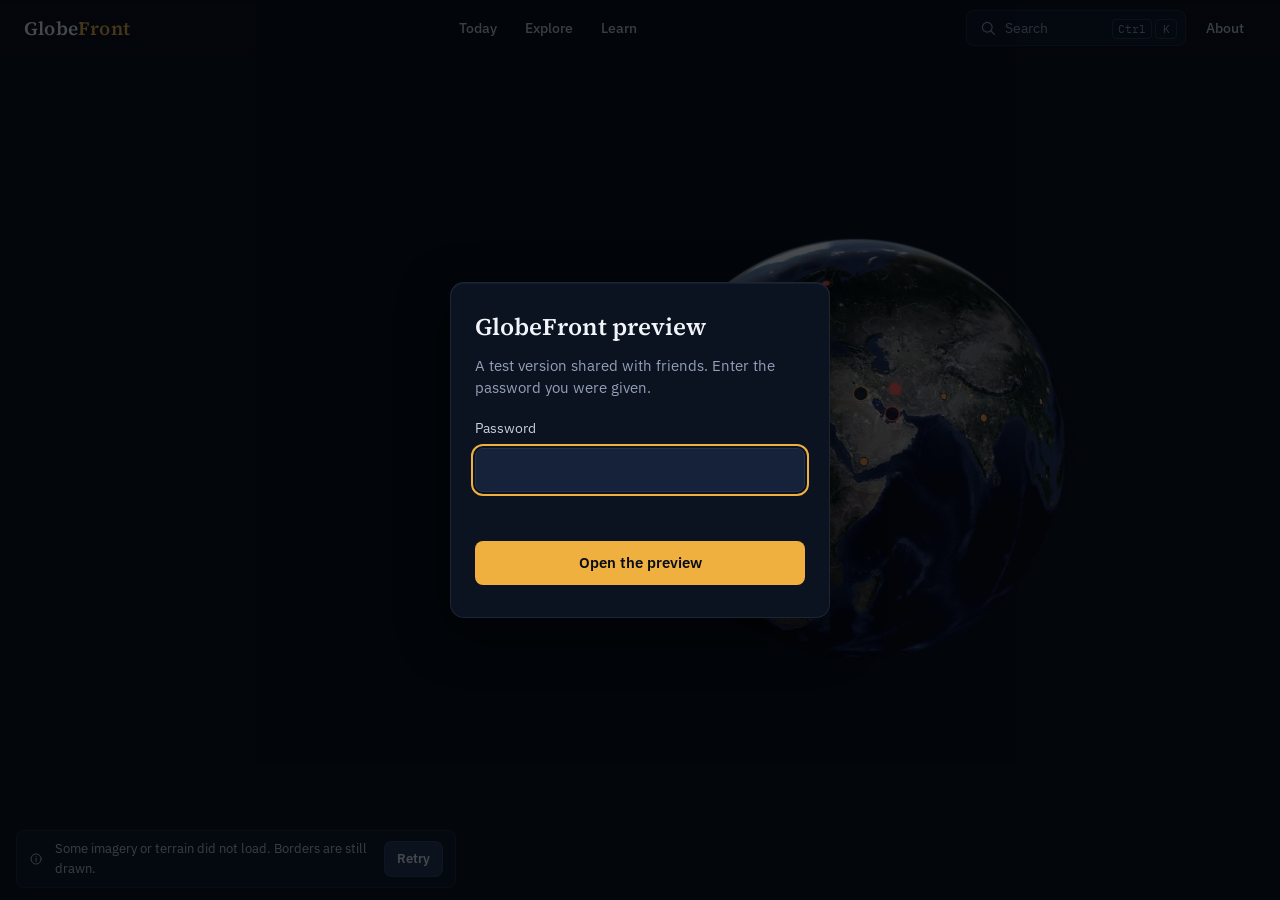
==== 404/index.html @ 2becabed "Preview: news last checked 2026-11-22T01:47:25Z Co-Authored-By: Claude Opus 5.5 <noreply@anthropic.c" ====
<!DOCTYPE html><html lang="en-GB" class="_3WBcSq_variable FQaqCq_variable nngANq_variable k3BbwW_variable"><head><meta charSet="utf-8"/><meta name="viewport" content="width=device-width, initial-scale=1, viewport-fit=cover"/><link rel="stylesheet" href="/_next/static/chunks/24v7jlpwjnarr.css" data-precedence="next"/><link rel="stylesheet" href="/_next/static/chunks/1fx_1ubcz0rv2.css" data-precedence="next"/><link rel="preload" as="script" fetchPriority="low" href="/_next/static/chunks/310vm2bl3xxpt.js"/><script src="/_next/static/chunks/1wnov70f88xjy.js" async=""></script><script src="/_next/static/chunks/39_j1bdzreq0m.js" async=""></script><script src="/_next/static/chunks/0c98xzjfks9hq.js" async=""></script><script src="/_next/static/chunks/turbopack-2u1d16houkiyo.js" async=""></script><script src="/_next/static/chunks/1z-rbwcpc-sqt.js" async=""></script><script src="/_next/static/chunks/3h3_yyv-plcud.js" async=""></script><script src="/_next/static/chunks/17l-xb2wygntu.js" async=""></script><meta name="robots" content="noindex"/><meta name="theme-color" content="#03060B"/><title>GlobeFront Atlas</title><meta name="description" content="The world, explained by its geography: an interactive globe and short sourced GeoBriefs."/><meta name="robots" content="noindex, nofollow"/><meta name="next-size-adjust" content=""/><title>404: This page could not be found.</title><script src="/_next/static/chunks/0cz1d0mv5g_q7.js" noModule=""></script></head><body><div hidden=""><!--$--><!--/$--></div><div class="aZfMhW_stage" data-status="poster" aria-label="Map" role="region"><div class="aZfMhW_poster" aria-hidden="true"></div><div class="aZfMhW_map" data-testid="map"></div></div><header class="f_wheG_topbar"><a class="f_wheG_wordmark" aria-label="GlobeFront, Atlas home" href="/">Globe<span>Front</span></a><nav aria-label="Modes" class="f_wheG_modes"><a class="f_wheG_mode" href="/">Today</a><a class="f_wheG_mode" href="/explore/">Explore</a><a class="f_wheG_mode" href="/learn/">Learn</a></nav><div class="f_wheG_right"><button type="button" class="f_wheG_searchTrigger" aria-keyshortcuts="Control+K" aria-label="Search countries and places"><svg width="18" height="18" viewBox="0 0 24 24" fill="none" stroke="currentColor" stroke-width="1.6" stroke-linecap="round" stroke-linejoin="round" aria-hidden="true"><circle cx="11" cy="11" r="6.5"></circle><path d="m16 16 4.5 4.5"></path></svg><span>Search</span><span><kbd class="SP2qqW_kbd">Ctrl</kbd> <kbd class="SP2qqW_kbd">K</kbd></span></button><a class="f_wheG_mode" href="/about/">About</a></div></header><div style="font-family:system-ui,&quot;Segoe UI&quot;,Roboto,Helvetica,Arial,sans-serif,&quot;Apple Color Emoji&quot;,&quot;Segoe UI Emoji&quot;;height:100vh;text-align:center;display:flex;flex-direction:column;align-items:center;justify-content:center"><div><style>body{color:#000;background:#fff;margin:0}.next-error-h1{border-right:1px solid rgba(0,0,0,.3)}@media (prefers-color-scheme:dark){body{color:#fff;background:#000}.next-error-h1{border-right:1px solid rgba(255,255,255,.3)}}</style><h1 class="next-error-h1" style="display:inline-block;margin:0 20px 0 0;padding:0 23px 0 0;font-size:24px;font-weight:500;vertical-align:top;line-height:49px">404</h1><div style="display:inline-block"><h2 style="font-size:14px;font-weight:400;line-height:49px;margin:0">This page could not be found.</h2></div></div></div><!--$--><!--/$--><div class="f_wheG_notices"></div><nav aria-label="Sections" class="f_wheG_tabbar"><a class="f_wheG_tab" href="/">Today</a><a class="f_wheG_tab" href="/explore/">Explore</a><a class="f_wheG_tab" href="/learn/">Learn</a></nav><dialog class="f_wheG_dialog" aria-label="Search the atlas"></dialog><div class="LiAcaa_gate" role="dialog" aria-modal="true" aria-labelledby="gf-gate-title"><form class="LiAcaa_card"><h1 id="gf-gate-title" class="LiAcaa_title">GlobeFront preview</h1><p class="LiAcaa_text">A test version shared with friends. Enter the password you were given.</p><label class="LiAcaa_label">Password<input class="LiAcaa_input" type="password" autoComplete="current-password" autofocus="" required="" name="password"/></label><p class="LiAcaa_error" aria-live="polite"></p><button type="submit" class="SP2qqW_button SP2qqW_primary">Open the preview</button></form></div><script id="_R_">(globalThis["TURBOPACK"] || (globalThis["TURBOPACK"] = [])).push({"otherChunks":["static/chunks/310vm2bl3xxpt.js","static/chunks/1wnov70f88xjy.js","static/chunks/39_j1bdzreq0m.js","static/chunks/0c98xzjfks9hq.js"],"runtimeModuleIds":[94553]});</script><script src="/_next/static/chunks/310vm2bl3xxpt.js" async=""></script><script>(self.__next_f=self.__next_f||[]).push([0])</script><script>self.__next_f.push([1,"1:\"$Sreact.fragment\"\n2:\"/_next/static/chunks/1z-rbwcpc-sqt.js\"\n3:\"/_next/static/chunks/3h3_yyv-plcud.js\"\n4:\"/_next/static/chunks/17l-xb2wygntu.js\"\n5:I[91823,[\"$2\",\"$3\",\"$4\"],\"MapStage\"]\n6:I[36172,[\"$2\",\"$3\",\"$4\"],\"TopBar\"]\n7:I[39756,[\"$2\",\"$3\",\"$4\"],\"default\"]\n8:I[37457,[\"$2\",\"$3\",\"$4\"],\"default\"]\n9:I[58935,[\"$2\",\"$3\",\"$4\"],\"StoryPanel\"]\na:I[61466,[\"$2\",\"$3\",\"$4\"],\"CountryCard\"]\nb:I[61466,[\"$2\",\"$3\",\"$4\"],\"PlaceCard\"]\nc:I[36172,[\"$2\",\"$3\",\"$4\"],\"MapControls\"]\nd:I[36172,[\"$2\",\"$3\",\"$4\"],\"StageNotices\"]\ne:I[36172,[\"$2\",\"$3\",\"$4\"],\"Attribution\"]\nf:I[36172,[\"$2\",\"$3\",\"$4\"],\"TabBar\"]\n10:I[36172,[\"$2\",\"$3\",\"$4\"],\"SearchDialog\"]\n11:I[67272,[\"$2\",\"$3\",\"$4\"],\"PreviewGate\"]\n15:I[97367,[\"$2\",\"$3\",\"$4\"],\"OutletBoundary\"]\n16:\"$Sreact.suspense\"\n18:\"ViewportBoundary\"\n19:I[97367,[\"$2\",\"$3\",\"$4\"],\"$18\"]\n1b:\"MetadataBoundary\"\n1c:I[97367,[\"$2\",\"$3\",\"$4\"],\"$1b\"]\n1e:I[68027,[\"$2\",\"$3\",\"$4\"],\"default\",1]\n:HL[\"/_next/static/chunks/24v7jlpwjnarr.css\",\"style\"]\n:HL[\"/_next/static/chunks/1fx_1ubcz0rv2.css\",\"style\"]\n13:X\n14:[[\"children\",{\"s\":\"__PAGE__\",\"h\":512,\"d\":{\"r\":[\"$\",\"$1\",\"c\",{\"children\":[[[\"$\",\"title\",null,{\"children\":\"404: This page could not be found.\"}],[\"$\",\"div\",null,{\"style\":\"$0:t:t:d:r:props:children:1:props:children:props:children:2:props:notFound:0:1:props:style\",\"children\":[\"$\",\"div\",null,{\"children\":[[\"$\",\"style\",null,{\"dangerouslySetInnerHTML\":{\"__html\":\"body{color:#000;background:#fff;margin:0}.next-error-h1{border-right:1px solid rgba(0,0,0,.3)}@media (prefers-color-scheme:dark){body{color:#fff;background:#000}.next-error-h1{border-right:1px solid rgba(255,255,255,.3)}}\"}}],[\"$\",\"h1\",null,{\"className\":\"next-error-h1\",\"style\":\"$0:t:t:d:r:props:children:1:props:children:props:children:2:props:notFound:0:1:props:children:props:children:1:props:style\",\"children\":404}],[\"$\",\"div\",null,{\"style\":\"$0:t:t:d:r:props:children:1:props:children:props:children:2:props:notFound:0:1:props:children:props:children:2:props:style\",\"children\":[\"$\",\"h2\",null,{\"style\":\"$0:t:t:d:r:props:children:1:props:children:props:children:2:props:notFound:0:1:props:children:props:children:2:props:children:props:style\",\"children\":\"This page could not be found.\"}]}]]}]}]],null,[\"$\",\"$L15\",null,{\"children\":[\"$\",\"$16\",null,{\"name\":\"Next.MetadataOutlet\",\"children\":\"$@17\"}]}]]}],\"p\":false,\"v\":null}}]]\n12:[[\"children\",{\"s\":\"/_not-found\",\"h\":512,\"d\":{\"r\":[\"$\",\"$1\",\"c\",{\"children\":[null,[\"$\",\"$L7\",null,{\"parallelRouterKey\":\"children\",\"error\":\"$undefined\",\"errorStyles\":\"$undefined\",\"errorScripts\":\"$undefined\",\"template\":[\"$\",\"$L8\",null,{}],\"templateStyles\":\"$undefined\",\"templateScripts\":\"$undefined\",\"notFound\":\"$undefined\",\"forbidden\":\"$undefined\",\"unauthorized\":\"$undefined\"}]]}],\"p\":false,\"v\":\"$13\"},\"c\":\"$Q14\"}]]\n0:{\"P\":null,\"c\":[\"\",\"_not-found\",\"\"],\"q\":\"\",\"i\":false,\"t\":{\"t\":{\"s\":\"\",\"h\":528,\"d\":{\"r\":[\"$\",\"$1\",\"c\",{\"children\":[[[\"$\",\"link\",\"0\",{\"rel\":\"stylesheet\",\"href\":\"/_next/static/chunks/24v7jlpwjnarr.css\",\"precedence\":\"next\",\"crossOrigin\":\"$undefined\",\"nonce\":\"$undefined\"}],[\"$\",\"link\",\"1\",{\"rel\":\"stylesheet\",\"href\":\"/_next/static/chunks/1fx_1ubcz0rv2.css\",\"precedence\":\"next\",\"crossOrigin\":\"$undefined\",\"nonce\":\"$undefined\"}],[\"$\",\"script\",\"script-0\",{\"src\":\"/_next/static/chunks/1z-rbwcpc-sqt.js\",\"async\":true,\"nonce\":\"$undefined\"}],[\"$\",\"script\",\"script-1\",{\"src\":\"/_next/static/chunks/3h3_yyv-plcud.js\",\"async\":true,\"nonce\":\"$undefined\"}],[\"$\",\"script\",\"script-2\",{\"src\":\"/_next/static/chunks/17l-xb2wygntu.js\",\"async\":true,\"nonce\":\"$undefined\"}]],[\"$\",\"html\",null,{\"lang\":\"en-GB\",\"className\":\"_3WBcSq_variable FQaqCq_variable nngANq_variable k3BbwW_variable\",\"children\":[\"$\",\"body\",null,{\"children\":[[\"$\",\"$L5\",null,{}],[\"$\",\"$L6\",null,{}],[\"$\",\"$L7\",null,{\"parallelRouterKey\":\"children\",\"error\":\"$undefined\",\"errorStyles\":\"$undefined\",\"errorScripts\":\"$undefined\",\"template\":[\"$\",\"$L8\",null,{}],\"templateStyles\":\"$undefined\",\"templateScripts\":\"$undefined\",\"notFound\":[[[\"$\",\"title\",null,{\"children\":\"404: This page could not be found.\"}],[\"$\",\"div\",null,{\"style\":{\"fontFamily\":\"system-ui,\\\"Segoe UI\\\",Roboto,Helvetica,Arial,sans-serif,\\\"Apple Color Emoji\\\",\\\"Segoe UI Emoji\\\"\",\"height\":\"100vh\",\"textAlign\":\"center\",\"display\":\"flex\",\"flexDirection\":\"column\",\"alignItems\":\"center\",\"justifyContent\":\"center\"},\"children\":[\"$\",\"div\",null,{\"children\":[[\"$\",\"style\",null,{\"dangerouslySetInnerHTML\":{\"__html\":\"body{color:#000;background:#fff;margin:0}.next-error-h1{border-right:1px solid rgba(0,0,0,.3)}@media (prefers-color-scheme:dark){body{color:#fff;background:#000}.next-error-h1{border-right:1px solid rgba(255,255,255,.3)}}\"}}],[\"$\",\"h1\",null,{\"className\":\"next-error-h1\",\"style\":{\"display\":\"inline-block\",\"margin\":\"0 20px 0 0\",\"padding\":\"0 23px 0 0\",\"fontSize\":24,\"fontWeight\":500,\"verticalAlign\":\"top\",\"lineHeight\":\"49px\"},\"children\":404}],[\"$\",\"div\",null,{\"style\":{\"display\":\"inline-block\"},\"children\":[\"$\",\"h2\",null,{\"style\":{\"fontSize\":14,\"fontWeight\":400,\"lineHeight\":\"49px\",\"margin\":0},\"children\":\"This page could not be found.\"}]}]]}]}]],[]],\"forbidden\":\"$undefined\",\"unauthorized\":\"$undefined\"}],[\"$\",\"$L9\",null,{}],[\"$\",\"$La\",null,{}],[\"$\",\"$Lb\",null,{}],[\"$\",\"$Lc\",null,{}],[\"$\",\"$Ld\",null,{}],[\"$\",\"$Le\",null,{}],[\"$\",\"$Lf\",null,{}],[\"$\",\"$L10\",null,{}],[\"$\",\"$L11\",null,{}]]}]}]]}],\"p\":false,\"v\":null},\"c\":\"$Q12\"},\"h\":{\"r\":[\"$\",\"$1\",\"h\",{\"children\":[[\"$\",\"meta\",null,{\"name\":\"robots\",\"content\":\"noindex\"}],[\"$\",\"$L19\",null,{\"children\":\"$L1a\"}],[\"$\",\"$L1c\",null,{\"children\":[[\"$\",\"div\",null,{\"hidden\":true,\"children\":[\"$\",\"$16\",null,{\"name\":\"Next.Metadata\",\"children\":\"$L1d\"}]}],null]}],[\"$\",\"meta\",null,{\"name\":\"next-size-adjust\",\"content\":\"\"}]]}],\"p\":false,\"v\":null}},\"m\":\"$undefined\",\"G\":[\"$1e\",[[\"$\",\"link\",\"0\",{\"rel\":\"stylesheet\",\"href\":\"/_next/static/chunks/24v7jlpwjnarr.css\",\"precedence\":\"next\",\"crossOrigin\":\"$undefined\",\"nonce\":\"$undefined\"}],[\"$\",\"link\",\"1\",{\"rel\":\"stylesheet\",\"href\":\"/_next/static/chunks/1fx_1ubcz0rv2.css\",\"precedence\":\"next\",\"crossOrigin\":\"$undefined\",\"nonce\":\"$undefined\"}]]],\"S\":true,\"r\":\"$undefined\",\"s\":\"$undefined\",\"a\":\"$undefined\",\"l\":\"$undefined\",\"p\":\"$undefined\",\"d\":\"$undefined\",\"b\":\"Ogt8IG1M9luVS8AxTxv_J\"}\n13:C\n1a:[[\"$\",\"meta\",\"0\",{\"charSet\":\"utf-8\"}],[\"$\",\"meta\",\"1\",{\"name\":\"viewport\",\"content\":\"width=device-width, initial-scale=1, viewport-fit=cover\"}],[\"$\",\"meta\",\"2\",{\"name\":\"theme-color\",\"content\":\"#03060B\"}]]\n17:null\n1d:[[\"$\",\"title\",\"0\",{\"children\":\"GlobeFront Atlas\"}],[\"$\",\"meta\",\"1\",{\"name\":\"description\",\"content\":\"The world, explained by its geography: an interactive globe and short sourced GeoBriefs.\"}],[\"$\",\"meta\",\"2\",{\"name\":\"robots\",\"content\":\"noindex, nofollow\"}]]\n"])</script></body></html>
---- _next/static/chunks/24v7jlpwjnarr.css ----
@font-face{font-family:sans;src:url(../media/ibm_plex_sans_latin_400_normal-s.p.1xf5nwxyfigak.woff2)format("woff2");font-display:swap;font-weight:400;font-style:normal}@font-face{font-family:sans;src:url(../media/ibm_plex_sans_latin_500_normal-s.p.2i4a1iuj6lbvw.woff2)format("woff2");font-display:swap;font-weight:500;font-style:normal}@font-face{font-family:sans;src:url(../media/ibm_plex_sans_latin_600_normal-s.p.2ovda_azncp9b.woff2)format("woff2");font-display:swap;font-weight:600;font-style:normal}@font-face{font-family:sans Fallback;src:local(Arial);ascent-override:101.35%;descent-override:27.19%;line-gap-override:0.0%;size-adjust:101.13%}._3WBcSq_className{font-family:sans,sans Fallback,system-ui,Segoe UI,Arial,sans-serif}._3WBcSq_variable{--font-sans:"sans", "sans Fallback", system-ui, Segoe UI, Arial, sans-serif}
@font-face{font-family:"serif";src:url(../media/source_serif_4_latin_600_normal-s.p.1hueffaspwr_u.woff2)format("woff2");font-display:swap;font-weight:600;font-style:normal}@font-face{font-family:serif Fallback;src:local(Arial);ascent-override:94.22%;descent-override:30.47%;line-gap-override:0.0%;size-adjust:109.96%}.FQaqCq_className{font-family:"serif",serif Fallback,Georgia,Times New Roman,serif}.FQaqCq_variable{--font-serif:"serif", "serif Fallback", Georgia, Times New Roman, serif}
@font-face{font-family:mono;src:url(../media/ibm_plex_mono_latin_400_normal-s.3xdfs0-p_zi4c.woff2)format("woff2");font-display:swap;font-weight:400;font-style:normal}@font-face{font-family:mono Fallback;src:local(Arial);ascent-override:77.95%;descent-override:20.91%;line-gap-override:0.0%;size-adjust:131.49%}.nngANq_className{font-family:mono,mono Fallback,ui-monospace,Consolas,monospace}.nngANq_variable{--font-mono:"mono", "mono Fallback", ui-monospace, Consolas, monospace}
@font-face{font-family:condensed;src:url(../media/ibm_plex_sans_condensed_latin_600_normal-s.0q6wu5s28wu94.woff2)format("woff2");font-display:swap;font-weight:600;font-style:normal}@font-face{font-family:condensed Fallback;src:local(Arial);ascent-override:107.71%;descent-override:28.9%;line-gap-override:0.0%;size-adjust:95.16%}.k3BbwW_className{font-family:condensed,condensed Fallback,Arial Narrow,sans-serif}.k3BbwW_variable{--font-condensed:"condensed", "condensed Fallback", Arial Narrow, sans-serif}
.aZfMhW_stage{background:var(--gf-space);--globe-d:calc(min(100vw - 432px, 100dvh) * .74);--globe-dx:216px;--globe-dy:0px;position:fixed;inset:0;overflow:hidden}@media (max-width:1023px){.aZfMhW_stage{--globe-d:calc(min(100vw, 100dvh) * .66);--globe-dx:0px;--globe-dy:-16dvh}}@media (max-width:599px){.aZfMhW_stage{--globe-d:calc(min(100vw, 100dvh - 120px) * .86);--globe-dx:0px;--globe-dy:-15dvh}}.aZfMhW_poster{background-image:url(/poster/globe.jpg);background-position:50%;background-repeat:no-repeat;background-size:calc(var(--globe-d) * 1.25);transform:translate(var(--globe-dx), var(--globe-dy));transition:opacity var(--gf-dur-4) var(--gf-ease-out);pointer-events:none;z-index:1;position:absolute;inset:0}.aZfMhW_stage .aZfMhW_map{opacity:0;transition:opacity var(--gf-dur-4) var(--gf-ease-out);position:absolute;inset:0}.aZfMhW_stage[data-status=ready] .aZfMhW_map,.aZfMhW_stage[data-status=error] .aZfMhW_map{opacity:1}.aZfMhW_stage[data-status=ready] .aZfMhW_poster{opacity:0}.aZfMhW_map[data-fade=out]{transition-duration:.1s;opacity:0!important}.aZfMhW_map[data-fade=in]{transition-duration:.1s}.aZfMhW_map .maplibregl-canvas:focus-visible{outline:2px solid var(--gf-amber-300);outline-offset:-4px}.aZfMhW_placeMarker{cursor:pointer;width:44px;height:44px;color:var(--gf-amber-300);background:0 0;border:0;padding:0}.aZfMhW_placeMarker[data-has-news=true]{pointer-events:none}.aZfMhW_placeMarker[data-has-news=true] .aZfMhW_ring{display:none}.aZfMhW_placeMarker[data-has-news=true] .aZfMhW_placeBox{pointer-events:auto;cursor:pointer}.aZfMhW_placeMarker:focus-visible{outline:2px solid var(--gf-amber-300);outline-offset:2px;border-radius:var(--gf-radius-pill)}.aZfMhW_ring{border:1.5px solid var(--gf-amber-300);width:12px;height:12px;transition:opacity var(--gf-dur-2) var(--gf-ease-out);border-radius:50%;margin:-6px 0 0 -6px;position:absolute;top:50%;left:50%;box-shadow:0 0 0 3px #070c158c}.aZfMhW_placeBox{color:var(--gf-amber-300);font:600 11px/16px var(--font-sans);letter-spacing:.14em;text-transform:uppercase;white-space:nowrap;opacity:0;transition:opacity var(--gf-dur-2) var(--gf-ease-out);background:#070c15c7;border:1px solid #f7d08a8c;padding:5px 9px 4px;position:absolute;bottom:calc(50% + 34px);left:50%;transform:translate(-50%)}.aZfMhW_leader{opacity:0;width:1px;height:34px;transition:opacity var(--gf-dur-2) var(--gf-ease-out);background:#f7d08a99;position:absolute;bottom:50%;left:50%}.aZfMhW_placeMarker[data-scale=near] .aZfMhW_placeBox,.aZfMhW_placeMarker[data-scale=near] .aZfMhW_leader{opacity:1}.aZfMhW_placeMarker[data-scale=near] .aZfMhW_ring{background:var(--gf-amber-300);width:6px;height:6px;margin:-3px 0 0 -3px}@media (prefers-reduced-motion:reduce){.aZfMhW_poster,.aZfMhW_map,.aZfMhW_ring,.aZfMhW_placeBox,.aZfMhW_leader{transition-duration:1ms}}
.SP2qqW_button{justify-content:center;align-items:center;gap:var(--gf-2);min-height:var(--gf-target);padding:0 var(--gf-4);border-radius:var(--gf-radius-m);font:600 15px/20px var(--font-sans);cursor:pointer;transition:background-color var(--gf-dur-1) var(--gf-ease-out), border-color var(--gf-dur-1) var(--gf-ease-out);border:1px solid #0000;text-decoration:none;display:inline-flex}.SP2qqW_button:disabled{cursor:not-allowed;opacity:.45}.SP2qqW_primary{background:var(--gf-amber-500);color:var(--gf-ink-950)}.SP2qqW_primary:hover{background:var(--gf-amber-300)}.SP2qqW_secondary{background:var(--gf-ink-700);color:var(--gf-text-hi);border-color:var(--gf-hairline)}.SP2qqW_secondary:hover{background:var(--gf-ink-800);border-color:var(--gf-text-lo)}.SP2qqW_ghost{color:var(--gf-text-hi);background:0 0}.SP2qqW_ghost:hover{background:var(--gf-ink-800)}.SP2qqW_small{min-height:36px;padding:0 var(--gf-3);font-size:13px}@media (pointer:coarse){.SP2qqW_small{min-height:var(--gf-target)}}.SP2qqW_iconButton{width:var(--gf-target);height:var(--gf-target);border-radius:var(--gf-radius-m);border:1px solid var(--gf-hairline);background:var(--gf-panel);color:var(--gf-text);cursor:pointer;-webkit-backdrop-filter:blur(var(--gf-blur));backdrop-filter:blur(var(--gf-blur));place-items:center;padding:0;display:inline-grid}.SP2qqW_iconButton:hover{color:var(--gf-text-hi);background:var(--gf-ink-800)}.SP2qqW_iconButton[aria-pressed=true]{color:var(--gf-amber-300);border-color:#f7d08a73}.SP2qqW_chip{height:24px;padding:0 var(--gf-2);border-radius:var(--gf-radius-pill);font:600 11px/16px var(--font-sans);letter-spacing:.08em;text-transform:uppercase;color:var(--gf-text-lo);white-space:nowrap;border:1px solid;align-items:center;gap:6px;display:inline-flex}.SP2qqW_chip svg{flex:none}.SP2qqW_chip[data-tone=reported]{color:var(--gf-st-reported)}.SP2qqW_chip[data-tone=corroborated]{color:var(--gf-st-corroborated)}.SP2qqW_chip[data-tone=reviewed]{color:var(--gf-st-reviewed)}.SP2qqW_chip[data-tone=developing]{color:var(--gf-st-developing)}.SP2qqW_chip[data-tone=disputed]{color:var(--gf-st-disputed)}.SP2qqW_chip[data-tone=featured]{color:var(--gf-amber-300)}.SP2qqW_chip[data-tone=water]{color:var(--gf-cyan-300)}.SP2qqW_panel{background:var(--gf-panel);border:var(--gf-border);border-radius:var(--gf-radius-l);box-shadow:var(--gf-elev-2);-webkit-backdrop-filter:blur(var(--gf-blur));backdrop-filter:blur(var(--gf-blur));color:var(--gf-text)}@supports not ((-webkit-backdrop-filter:blur(1px)) or (backdrop-filter:blur(1px))){.SP2qqW_panel,.SP2qqW_iconButton{background:var(--gf-ink-900)}}.SP2qqW_panelHeader{justify-content:space-between;align-items:flex-start;gap:var(--gf-3);padding:var(--gf-5) var(--gf-5) var(--gf-3);display:flex}.SP2qqW_panelBody{padding:0 var(--gf-5) var(--gf-5)}@media (max-width:599px){.SP2qqW_panelHeader{padding:var(--gf-4) var(--gf-4) var(--gf-2)}.SP2qqW_panelBody{padding:0 var(--gf-4) var(--gf-4)}}.SP2qqW_factList{border-top:var(--gf-border);margin:0;padding:0;list-style:none}.SP2qqW_factRow{gap:var(--gf-1) var(--gf-3);padding:var(--gf-3) 0;border-bottom:var(--gf-border);grid-template-columns:minmax(96px,34%) 1fr;display:grid}.SP2qqW_factLabel{color:var(--gf-text-lo);font:600 11px/20px var(--font-sans);letter-spacing:.08em;text-transform:uppercase}.SP2qqW_factValue{color:var(--gf-text-hi);font:400 15px/20px var(--font-sans);font-variant-numeric:tabular-nums}.SP2qqW_factSource{color:var(--gf-text-lo);font:400 13px/20px var(--font-sans);grid-column:2}.SP2qqW_sourceList{gap:var(--gf-2);font:400 13px/20px var(--font-sans);color:var(--gf-text-lo);margin:0;padding:0;list-style:none;display:grid}.SP2qqW_skeleton{border-radius:var(--gf-radius-s);background:linear-gradient(90deg, var(--gf-ink-800), var(--gf-ink-850), var(--gf-ink-800));background-size:200% 100%;animation:1.6s linear infinite SP2qqW_shimmer;display:block}@keyframes SP2qqW_shimmer{0%{background-position:200% 0}to{background-position:-200% 0}}.SP2qqW_state{gap:var(--gf-2);padding:var(--gf-4);border-radius:var(--gf-radius-m);border:var(--gf-border);background:var(--gf-ink-900);display:grid}.SP2qqW_stateTitle{color:var(--gf-text-hi);font:600 15px/24px var(--font-sans)}.SP2qqW_notice{align-items:center;gap:var(--gf-3);padding:var(--gf-2) var(--gf-3);border-radius:var(--gf-radius-m);background:var(--gf-panel);border:var(--gf-border);font:400 13px/20px var(--font-sans);color:var(--gf-text);display:flex}.SP2qqW_searchField{align-items:center;gap:var(--gf-2);padding:0 var(--gf-3);border-bottom:var(--gf-border);min-height:52px;color:var(--gf-text-lo);display:flex}.SP2qqW_searchInput{min-width:0;height:52px;color:var(--gf-text-hi);font:400 18px/28px var(--font-sans);background:0 0;border:0;flex:1}.SP2qqW_searchInput::placeholder{color:var(--gf-text-lo)}.SP2qqW_searchInput:focus-visible{outline:none}.SP2qqW_searchField:focus-within{box-shadow:inset 0 -2px 0 var(--gf-amber-300)}.SP2qqW_listbox{padding:var(--gf-2);max-height:min(56dvh,420px);margin:0;list-style:none;overflow-y:auto}.SP2qqW_group{padding:var(--gf-2) var(--gf-2) var(--gf-1);color:var(--gf-text-lo);font:600 11px/16px var(--font-sans);letter-spacing:.08em;text-transform:uppercase}.SP2qqW_option{justify-content:space-between;align-items:center;gap:var(--gf-3);min-height:var(--gf-target);padding:0 var(--gf-3);border-radius:var(--gf-radius-m);color:var(--gf-text);cursor:pointer;display:flex}.SP2qqW_option[aria-selected=true]{background:var(--gf-ink-800);color:var(--gf-text-hi);box-shadow:inset 2px 0 0 var(--gf-amber-500)}.SP2qqW_optionMeta{color:var(--gf-text-lo);font:400 13px/20px var(--font-mono), monospace}.SP2qqW_kbd{border-radius:var(--gf-radius-s);border:1px solid var(--gf-ink-700);min-width:22px;height:20px;color:var(--gf-text-lo);font:400 11px/16px var(--font-mono), monospace;place-items:center;padding:0 5px;display:inline-grid}@media (prefers-reduced-motion:reduce){.SP2qqW_skeleton{animation:none}}
.f_wheG_topbar{z-index:20;height:var(--gf-topbar);justify-content:space-between;align-items:center;gap:var(--gf-4);padding:0 var(--gf-5);pointer-events:none;background:linear-gradient(#03060b8c,#03060b00);display:flex;position:fixed;inset:0 0 auto}.f_wheG_topbar>*{pointer-events:auto}.f_wheG_wordmark{color:var(--gf-text-hi);font:600 19px/24px var(--font-serif), Georgia, serif;letter-spacing:.01em;min-height:var(--gf-target);align-items:center;text-decoration:none;display:inline-flex}.f_wheG_wordmark span{color:var(--gf-amber-500)}.f_wheG_modes{gap:var(--gf-1);display:flex}.f_wheG_mode{min-height:36px;padding:0 var(--gf-3);border-radius:var(--gf-radius-m);color:var(--gf-text);font:500 14px/20px var(--font-sans);align-items:center;text-decoration:none;display:inline-flex}.f_wheG_mode:hover{color:var(--gf-text-hi);background:#16223a99}.f_wheG_mode[aria-current=page]{color:var(--gf-amber-300)}.f_wheG_right{align-items:center;gap:var(--gf-2);display:flex}.f_wheG_searchTrigger{align-items:center;gap:var(--gf-2);min-width:220px;min-height:36px;padding:0 var(--gf-2) 0 var(--gf-3);border-radius:var(--gf-radius-m);border:1px solid var(--gf-hairline);background:var(--gf-panel);color:var(--gf-text-lo);font:400 14px/20px var(--font-sans);cursor:pointer;-webkit-backdrop-filter:blur(var(--gf-blur));backdrop-filter:blur(var(--gf-blur));display:inline-flex}.f_wheG_searchTrigger:hover{color:var(--gf-text);border-color:var(--gf-ink-700)}.f_wheG_searchTrigger>:nth-child(2){text-align:left;flex:1}.f_wheG_hero{left:var(--gf-7);z-index:10;gap:var(--gf-4);max-width:520px;transition:opacity var(--gf-dur-3) var(--gf-ease-out), transform var(--gf-dur-3) var(--gf-ease-out);display:grid;position:fixed;bottom:18vh}.f_wheG_hero[data-collapsed=true]{opacity:0;pointer-events:none;visibility:hidden;transition:opacity var(--gf-dur-2) var(--gf-ease-out), transform var(--gf-dur-2) var(--gf-ease-out), visibility 0s linear var(--gf-dur-2);transform:translateY(8px)}.f_wheG_heroTitle{text-wrap:balance;text-shadow:0 1px 12px #03060be6}.f_wheG_heroLine{color:var(--gf-text);text-shadow:0 1px 10px #03060bf2;text-wrap:pretty;max-width:440px;margin:0}.f_wheG_heroActions{gap:var(--gf-3);margin-top:var(--gf-2);flex-wrap:wrap;display:flex}.f_wheG_card{z-index:15;top:calc(var(--gf-topbar) + var(--gf-3));right:var(--gf-4);width:min(var(--gf-panel-w), 34vw);max-height:calc(100dvh - var(--gf-topbar) - 96px);animation:f_wheG_enter var(--gf-dur-3) var(--gf-ease-out);position:fixed;overflow-y:auto}@keyframes f_wheG_enter{0%{opacity:0;transform:translateY(8px)}}.f_wheG_cardTitleRow{gap:var(--gf-1);display:grid}.f_wheG_cardKicker{color:var(--gf-text-lo)}.f_wheG_cardNote{margin:var(--gf-4) 0 0;color:var(--gf-text-lo)}.f_wheG_legend{gap:var(--gf-2);margin:var(--gf-4) 0 0;padding:var(--gf-3);border-radius:var(--gf-radius-m);border:var(--gf-border);display:grid}.f_wheG_legendRow{gap:var(--gf-2);grid-template-columns:28px 1fr;align-items:start;display:grid}.f_wheG_legendLine{border-top:1.5px solid var(--gf-cyan-500);height:0;margin-top:9px}.f_wheG_legendZone{border-top:1px dashed var(--gf-cyan-300);height:0;margin-top:9px}@media (max-width:1023px){.f_wheG_card{width:360px}.f_wheG_hero{bottom:96px}}@media (max-width:599px){.f_wheG_card{top:auto;left:0;right:0;bottom:calc(var(--gf-tabbar) + env(safe-area-inset-bottom));border-radius:var(--gf-radius-l) var(--gf-radius-l) 0 0;width:auto;max-height:52dvh}.f_wheG_card[data-snap=peek]{max-height:88px;overflow:hidden}.f_wheG_card[data-snap=full]{max-height:calc(92dvh - var(--gf-tabbar))}}.f_wheG_sheetControls{display:none}@media (max-width:599px){.f_wheG_sheetControls{gap:var(--gf-1);display:flex}}.f_wheG_controls{z-index:12;right:var(--gf-4);gap:var(--gf-2);display:grid;position:fixed;bottom:72px}.f_wheG_controls[data-shifted=true]{right:calc(min(var(--gf-panel-w), 34vw) + var(--gf-6))}@media (max-width:1023px){.f_wheG_controls[data-shifted=true]{right:calc(360px + var(--gf-6))}}.f_wheG_controlGroup{gap:2px;display:grid}@media (max-width:599px){.f_wheG_controls,.f_wheG_controls[data-shifted=true]{right:var(--gf-3);bottom:auto;top:calc(var(--gf-topbar) + var(--gf-2))}}.f_wheG_attribution{z-index:12;right:var(--gf-4);bottom:var(--gf-3);justify-content:flex-end;max-width:min(560px,100vw - 32px);display:flex;position:fixed}.f_wheG_attributionButton{min-height:28px;padding:2px var(--gf-2);border:1px solid var(--gf-hairline);border-radius:var(--gf-radius-s);background:var(--gf-panel);color:var(--gf-text-lo);font:400 12px/18px var(--font-sans);text-align:right;cursor:pointer}.f_wheG_attributionButton:hover,.f_wheG_attributionButton[aria-expanded=true]{color:var(--gf-text)}.f_wheG_attributionList{width:min(440px,100vw - 32px);padding:var(--gf-3);gap:var(--gf-2);font:400 13px/20px var(--font-sans);margin:0;list-style:none;display:grid;position:absolute;bottom:calc(100% + 6px);right:0}@media (max-width:599px){.f_wheG_attribution{right:var(--gf-3);bottom:calc(var(--gf-tabbar) + env(safe-area-inset-bottom) + var(--gf-2))}.f_wheG_attributionButton{min-height:24px;font-size:11px}.f_wheG_hasSheet .f_wheG_attribution{display:none}}.f_wheG_notices{z-index:12;left:var(--gf-4);bottom:var(--gf-3);gap:var(--gf-2);max-width:min(440px,100vw - 32px);display:grid;position:fixed}@media (max-width:599px){.f_wheG_notices{left:var(--gf-3);bottom:calc(var(--gf-tabbar) + env(safe-area-inset-bottom) + 40px)}}.f_wheG_dialog{border:var(--gf-border);border-radius:var(--gf-radius-l);background:var(--gf-ink-900);width:min(560px,100vw - 32px);color:var(--gf-text);box-shadow:var(--gf-elev-2);margin:12vh auto auto;padding:0}.f_wheG_dialog::backdrop{background:var(--gf-scrim)}.f_wheG_dialogFoot{gap:var(--gf-4);padding:var(--gf-2) var(--gf-4);border-top:var(--gf-border);color:var(--gf-text-lo);font:400 12px/18px var(--font-sans);justify-content:space-between;display:flex}@media (max-width:599px){.f_wheG_dialog{border-radius:0;width:100vw;max-width:100vw;height:100dvh;max-height:100dvh;margin:0}.f_wheG_dialogFoot{display:none}}.f_wheG_tabbar{display:none}@media (max-width:599px){.f_wheG_topbar .f_wheG_modes,.f_wheG_searchTrigger>:nth-child(3){display:none}.f_wheG_searchTrigger{min-width:0;min-height:var(--gf-target);width:var(--gf-target);justify-content:center;padding:0}.f_wheG_searchTrigger>:nth-child(2){display:none}.f_wheG_topbar{padding:0 var(--gf-3)}.f_wheG_tabbar{z-index:20;height:calc(var(--gf-tabbar) + env(safe-area-inset-bottom));padding-bottom:env(safe-area-inset-bottom);background:var(--gf-ink-950);border-top:var(--gf-border);grid-template-columns:repeat(4,1fr);display:grid;position:fixed;bottom:0;left:0;right:0}.f_wheG_tab{color:var(--gf-text-lo);font:500 12px/16px var(--font-sans);place-items:center;text-decoration:none;display:grid}.f_wheG_tab[aria-current=page]{color:var(--gf-amber-300)}.f_wheG_hero{left:var(--gf-4);right:var(--gf-4);bottom:calc(var(--gf-tabbar) + env(safe-area-inset-bottom) + 44px)}.f_wheG_phoneHidden{display:none}}.f_wheG_fallback{z-index:11;left:50%;top:calc(var(--gf-topbar) + var(--gf-4));width:min(520px,100vw - 32px);position:fixed;transform:translate(-50%)}.f_wheG_creditsShort{display:none}@media (max-width:599px){.f_wheG_creditsLong{display:none}.f_wheG_creditsShort{display:inline}}.f_wheG_linkButton{color:var(--gf-amber-300);font:inherit;text-underline-offset:3px;cursor:pointer;background:0 0;border:0;min-height:24px;padding:0;text-decoration:underline}
._0q4rzG_wrap{gap:var(--gf-4);display:grid}._0q4rzG_modes,._0q4rzG_layers{gap:var(--gf-1);border:0;margin:0;padding:0;display:grid}._0q4rzG_legend{margin-bottom:var(--gf-2);color:var(--gf-text-lo);font:600 11px/16px var(--font-sans);letter-spacing:.08em;text-transform:uppercase;padding:0}._0q4rzG_mode,._0q4rzG_layer{gap:var(--gf-2);min-height:var(--gf-target);padding:var(--gf-2);border-radius:var(--gf-radius-m);cursor:pointer;grid-template-columns:20px 1fr;align-items:start;display:grid}._0q4rzG_mode:hover,._0q4rzG_layer:hover{background:var(--gf-ink-800)}._0q4rzG_mode[data-on=true]{box-shadow:inset 2px 0 0 var(--gf-amber-500);background:var(--gf-ink-850)}._0q4rzG_mode input,._0q4rzG_layer input{width:18px;height:18px;accent-color:var(--gf-amber-500);margin:2px 0 0}._0q4rzG_mode span,._0q4rzG_layer span{gap:2px;display:grid}._0q4rzG_mode strong,._0q4rzG_layer strong{color:var(--gf-text-hi);font:500 14px/20px var(--font-sans);align-items:center;gap:6px;display:inline-flex}._0q4rzG_mode small,._0q4rzG_layer small{color:var(--gf-text-lo);font:400 12px/18px var(--font-sans)}._0q4rzG_reset{min-height:36px;padding:0 var(--gf-3);border-radius:var(--gf-radius-m);border:1px solid var(--gf-hairline);color:var(--gf-text);font:500 13px/18px var(--font-sans);cursor:pointer;background:0 0;justify-self:start}._0q4rzG_reset:hover{background:var(--gf-ink-800)}._0q4rzG_popover{right:calc(100% + var(--gf-2));gap:var(--gf-3);width:300px;padding:var(--gf-4);border-radius:var(--gf-radius-l);border:var(--gf-border);background:var(--gf-ink-900);box-shadow:var(--gf-elev-2);animation:_0q4rzG_pop var(--gf-dur-2) var(--gf-ease-out);display:grid;position:absolute;bottom:0}@keyframes _0q4rzG_pop{0%{opacity:0;transform:translate(8px)}}@media (max-width:599px){._0q4rzG_popover{left:var(--gf-3);right:var(--gf-3);top:calc(var(--gf-topbar) + var(--gf-2));width:auto;max-height:70dvh;position:fixed;bottom:auto;overflow-y:auto}}@media (prefers-reduced-motion:reduce){._0q4rzG_popover{animation:none}}
.X-Iz7W_column{z-index:14;top:calc(var(--gf-topbar) + var(--gf-2));left:var(--gf-4);bottom:var(--gf-4);gap:var(--gf-4);pointer-events:none;flex-direction:column;width:400px;display:flex;position:fixed}.X-Iz7W_column>*{pointer-events:auto}.X-Iz7W_drawer{min-height:0;animation:X-Iz7W_enter var(--gf-dur-3) var(--gf-ease-out);flex-direction:column;flex:0 auto;display:flex;overflow:hidden}@keyframes X-Iz7W_enter{0%{opacity:0;transform:translateY(8px)}}.X-Iz7W_head{justify-content:space-between;align-items:flex-start;gap:var(--gf-3);padding:var(--gf-4) var(--gf-4) var(--gf-2) var(--gf-5);display:flex}.X-Iz7W_title{font:600 17px/24px var(--font-sans);color:var(--gf-text-hi);margin:0}.X-Iz7W_sub{color:var(--gf-text-lo);font:400 13px/20px var(--font-sans);margin:2px 0 0}.X-Iz7W_banner{margin:0 var(--gf-4) var(--gf-2)}.X-Iz7W_legend{gap:var(--gf-1) var(--gf-3);padding:0 var(--gf-5) var(--gf-2);color:var(--gf-text-lo);font:400 12px/18px var(--font-sans);flex-wrap:wrap;display:flex}.X-Iz7W_legend span{align-items:center;gap:6px;display:inline-flex}.X-Iz7W_how{padding:0 var(--gf-5) var(--gf-2);color:var(--gf-text-lo);font:400 13px/20px var(--font-sans)}.X-Iz7W_how summary{cursor:pointer;color:var(--gf-text);align-items:center;min-height:28px;display:flex}.X-Iz7W_how p{margin:var(--gf-1) 0 var(--gf-2)}.X-Iz7W_tools{gap:var(--gf-2);padding:0 var(--gf-4) var(--gf-2);flex-wrap:wrap;display:flex}.X-Iz7W_toggle{min-height:32px;padding:0 var(--gf-3);border-radius:var(--gf-radius-pill);border:1px solid var(--gf-hairline);color:var(--gf-text);font:500 13px/18px var(--font-sans);cursor:pointer;background:0 0;align-items:center;gap:6px;display:inline-flex}.X-Iz7W_toggle[aria-pressed=true]{color:var(--gf-amber-300);border-color:#f7d08a80}.X-Iz7W_toggle:hover{background:var(--gf-ink-800)}.X-Iz7W_list{padding:0 var(--gf-2) var(--gf-2);flex:auto;min-height:0;margin:0;list-style:none;overflow-y:auto}.X-Iz7W_group{padding:var(--gf-3) var(--gf-3) var(--gf-1);color:var(--gf-text-lo);font:600 11px/16px var(--font-sans);letter-spacing:.08em;text-transform:uppercase}.X-Iz7W_row{width:100%;padding:var(--gf-2) var(--gf-3);border-radius:var(--gf-radius-m);color:var(--gf-text);text-align:left;cursor:pointer;transition:background-color var(--gf-dur-1) var(--gf-ease-out);background:0 0;border:0;gap:3px;display:grid}.X-Iz7W_row:hover,.X-Iz7W_row[data-hover=true]{background:var(--gf-ink-800)}.X-Iz7W_row[aria-current=true]{background:var(--gf-ink-800);box-shadow:inset 2px 0 0 var(--gf-amber-500)}.X-Iz7W_rowTop{align-items:center;gap:var(--gf-2);font:400 12px/18px var(--font-sans);color:var(--gf-text-lo);min-width:0;display:flex}.X-Iz7W_place{font:600 11px/16px var(--font-sans);letter-spacing:.08em;text-transform:uppercase;color:var(--gf-text);white-space:nowrap;text-overflow:ellipsis;overflow:hidden}.X-Iz7W_rowTop .X-Iz7W_time{white-space:nowrap;font-variant-numeric:tabular-nums;margin-left:auto}.X-Iz7W_headline{color:var(--gf-text-hi);font:500 14px/20px var(--font-sans);-webkit-line-clamp:2;line-clamp:2;-webkit-box-orient:vertical;display:-webkit-box;overflow:hidden}.X-Iz7W_meta{color:var(--gf-text-lo);font:400 12px/18px var(--font-sans)}.X-Iz7W_meta .X-Iz7W_red{color:var(--gf-alert-red-300)}.X-Iz7W_meta .X-Iz7W_amber{color:var(--gf-alert-amber-300)}.X-Iz7W_foot{justify-content:space-between;gap:var(--gf-2);padding:var(--gf-2) var(--gf-5) var(--gf-3);border-top:var(--gf-border);color:var(--gf-text-lo);font:400 12px/18px var(--font-sans);flex-wrap:wrap;display:flex}.X-Iz7W_collapsed{align-self:flex-start;align-items:center;gap:var(--gf-2);min-height:var(--gf-target);padding:0 var(--gf-4);border-radius:var(--gf-radius-pill);border:var(--gf-border);background:var(--gf-panel);color:var(--gf-text-hi);font:600 14px/20px var(--font-sans);cursor:pointer;-webkit-backdrop-filter:blur(var(--gf-blur));backdrop-filter:blur(var(--gf-blur));display:inline-flex}.X-Iz7W_empty{padding:0 var(--gf-4) var(--gf-4)}.X-Iz7W_skeletonRow{padding:var(--gf-2) var(--gf-3);gap:6px;display:grid}.X-Iz7W_hero{gap:var(--gf-3);padding:var(--gf-2) var(--gf-1) 0;transition:opacity var(--gf-dur-2) var(--gf-ease-out), transform var(--gf-dur-2) var(--gf-ease-out);flex:none;display:grid}.X-Iz7W_hero[data-collapsed=true]{display:none}.X-Iz7W_heroTitle{text-wrap:balance;text-shadow:0 1px 12px #03060be6}@media (min-width:1024px) and (max-height:820px){.X-Iz7W_heroLine{display:none}}.X-Iz7W_heroLine{color:var(--gf-text);text-shadow:0 1px 10px #03060bf2;text-wrap:pretty;margin:0}.X-Iz7W_heroActions{gap:var(--gf-2);flex-wrap:wrap;display:flex}@media (max-width:1023px){.X-Iz7W_column{gap:0;width:auto;inset:auto 0 0}.X-Iz7W_hero{padding:0 var(--gf-4) var(--gf-4)}.X-Iz7W_drawer{border-radius:var(--gf-radius-l) var(--gf-radius-l) 0 0;max-height:60dvh;margin-bottom:0}.X-Iz7W_drawer[data-open=false] .X-Iz7W_list,.X-Iz7W_drawer[data-open=false] .X-Iz7W_legend,.X-Iz7W_drawer[data-open=false] .X-Iz7W_how,.X-Iz7W_drawer[data-open=false] .X-Iz7W_tools,.X-Iz7W_drawer[data-open=false] .X-Iz7W_foot,.X-Iz7W_drawer[data-open=false] .X-Iz7W_banner{display:none}.X-Iz7W_collapsed{margin:0 var(--gf-4) var(--gf-3)}.X-Iz7W_column[data-hidden=true]{display:none}}@media (max-width:599px){.X-Iz7W_column{bottom:calc(var(--gf-tabbar) + env(safe-area-inset-bottom))}.X-Iz7W_head{padding:var(--gf-3) var(--gf-3) var(--gf-1) var(--gf-4)}}.X-Iz7W_kicker{align-items:center;gap:var(--gf-2);color:var(--gf-text-lo);font:600 11px/16px var(--font-sans);letter-spacing:.08em;text-transform:uppercase;flex-wrap:wrap;display:flex}.X-Iz7W_kicker[data-marker=red]{color:var(--gf-alert-red-300)}.X-Iz7W_kicker[data-marker=amber]{color:var(--gf-alert-amber-300)}.X-Iz7W_storyTitle{margin-top:var(--gf-2);font:600 19px/26px var(--font-sans);color:var(--gf-text-hi)}.X-Iz7W_section{margin-top:var(--gf-5)}.X-Iz7W_sectionTitle{margin:0 0 var(--gf-2);color:var(--gf-text-lo);font:600 11px/16px var(--font-sans);letter-spacing:.08em;text-transform:uppercase}.X-Iz7W_reports{gap:var(--gf-3);margin:0;padding:0;list-style:none;display:grid}.X-Iz7W_report{padding-left:var(--gf-3);border-left:2px solid var(--gf-ink-700);gap:2px;display:grid}.X-Iz7W_reportMeta{gap:4px var(--gf-2);color:var(--gf-text-lo);font:400 12px/18px var(--font-sans);flex-wrap:wrap;display:flex}.X-Iz7W_reportMeta strong{color:var(--gf-text);font-weight:600}.X-Iz7W_report a{color:var(--gf-text-hi);font:500 14px/20px var(--font-sans);text-decoration-color:#f7d08a80}.X-Iz7W_note{color:var(--gf-text);font:400 14px/22px var(--font-sans);margin:0}.X-Iz7W_muted{margin:var(--gf-2) 0 0;color:var(--gf-text-lo);font:400 13px/20px var(--font-sans)}@media (prefers-reduced-motion:reduce){.X-Iz7W_drawer,.X-Iz7W_hero{transition:none;animation:none}}
.LiAcaa_gate{z-index:1000;padding:var(--gf-5) var(--gf-4);background:var(--gf-scrim);-webkit-backdrop-filter:blur(var(--gf-blur));place-items:center;display:grid;position:fixed;inset:0}.LiAcaa_card{gap:var(--gf-4);width:min(100%,380px);padding:var(--gf-6) var(--gf-5);background:var(--gf-ink-900);border:var(--gf-border);border-radius:var(--gf-radius-l);box-shadow:var(--gf-elev-2);color:var(--gf-text);display:grid}.LiAcaa_title{font-family:var(--font-serif);color:var(--gf-text-hi);margin:0;font-size:1.5rem;font-weight:600}.LiAcaa_text{color:var(--gf-text-lo);margin:0;font-size:.9375rem;line-height:1.5}.LiAcaa_label{gap:var(--gf-2);color:var(--gf-text);font-size:.875rem;display:grid}.LiAcaa_input{min-height:var(--gf-target);padding:0 var(--gf-3);font:inherit;color:var(--gf-text-hi);background:var(--gf-ink-800);border:1px solid var(--gf-ink-700);border-radius:var(--gf-radius-m);font-size:1rem}.LiAcaa_input:focus-visible{outline:2px solid var(--gf-amber-500);outline-offset:2px}.LiAcaa_error{min-height:1.25em;color:var(--gf-danger);margin:0;font-size:.875rem}
.t4caIW_panel{overflow-y:auto}.t4caIW_body{gap:var(--gf-5);padding:var(--gf-2) var(--gf-5) var(--gf-5);display:grid}.t4caIW_search{align-items:center;gap:var(--gf-2);min-height:var(--gf-target);padding:0 var(--gf-3);border-radius:var(--gf-radius-m);border:1px solid var(--gf-ink-700);background:var(--gf-ink-850);color:var(--gf-text-lo);font:400 14px/20px var(--font-sans);cursor:pointer;text-align:left;display:flex}.t4caIW_search:hover{border-color:var(--gf-text-lo);color:var(--gf-text)}.t4caIW_search>span:nth-child(2){flex:1}.t4caIW_keys{gap:4px;display:inline-flex}.t4caIW_h{margin:0 0 var(--gf-2);color:var(--gf-text-lo);font:600 11px/16px var(--font-sans);letter-spacing:.08em;text-transform:uppercase}.t4caIW_places{gap:var(--gf-1);margin:0;padding:0;list-style:none;display:grid}.t4caIW_place{gap:var(--gf-2);width:100%;min-height:var(--gf-target);padding:var(--gf-2);border-radius:var(--gf-radius-m);color:var(--gf-amber-300);text-align:left;cursor:pointer;background:0 0;border:0;grid-template-columns:20px 1fr;align-items:start;display:grid}.t4caIW_place:hover{background:var(--gf-ink-800)}.t4caIW_place span{gap:2px;display:grid}.t4caIW_place strong{color:var(--gf-text-hi);font:500 14px/20px var(--font-sans)}.t4caIW_place small{color:var(--gf-text-lo);font:400 12px/18px var(--font-sans)}.t4caIW_tip{color:var(--gf-text-lo);font:400 13px/20px var(--font-sans);margin:0}@media (max-width:599px){.t4caIW_body{padding:var(--gf-2) var(--gf-4) var(--gf-4)}.t4caIW_keys{display:none}}
---- _next/static/chunks/1fx_1ubcz0rv2.css ----
.maplibregl-map{-webkit-tap-highlight-color:#0000;-webkit-touch-callout:none;font:12px/20px Helvetica Neue,Arial,Helvetica,sans-serif;position:relative;overflow:hidden}.maplibregl-canvas{position:absolute;top:0;left:0}.maplibregl-map:fullscreen{width:100%;height:100%}.maplibregl-ctrl-group button.maplibregl-ctrl-compass{touch-action:none}.maplibregl-canvas-container.maplibregl-interactive,.maplibregl-ctrl-group button.maplibregl-ctrl-compass{cursor:grab;-webkit-user-select:none;user-select:none}.maplibregl-canvas-container.maplibregl-interactive.maplibregl-track-pointer{cursor:pointer}.maplibregl-canvas-container.maplibregl-interactive:active,.maplibregl-ctrl-group button.maplibregl-ctrl-compass:active{cursor:grabbing}.maplibregl-canvas-container.maplibregl-touch-zoom-rotate,.maplibregl-canvas-container.maplibregl-touch-zoom-rotate .maplibregl-canvas{touch-action:pan-x pan-y}.maplibregl-canvas-container.maplibregl-touch-drag-pan,.maplibregl-canvas-container.maplibregl-touch-drag-pan .maplibregl-canvas{touch-action:pinch-zoom}.maplibregl-canvas-container.maplibregl-touch-zoom-rotate.maplibregl-touch-drag-pan,.maplibregl-canvas-container.maplibregl-touch-zoom-rotate.maplibregl-touch-drag-pan .maplibregl-canvas{touch-action:none}.maplibregl-canvas-container.maplibregl-touch-drag-pan.maplibregl-cooperative-gestures,.maplibregl-canvas-container.maplibregl-touch-drag-pan.maplibregl-cooperative-gestures .maplibregl-canvas{touch-action:pan-x pan-y}.maplibregl-ctrl-bottom-left,.maplibregl-ctrl-bottom-right,.maplibregl-ctrl-top-left,.maplibregl-ctrl-top-right{pointer-events:none;z-index:2;position:absolute}.maplibregl-ctrl-top-left{top:0;left:0}.maplibregl-ctrl-top-right{top:0;right:0}.maplibregl-ctrl-bottom-left{bottom:0;left:0}.maplibregl-ctrl-bottom-right{bottom:0;right:0}.maplibregl-ctrl{clear:both;pointer-events:auto;transform:translate(0)}.maplibregl-ctrl-top-left .maplibregl-ctrl{float:left;margin:10px 0 0 10px}.maplibregl-ctrl-top-right .maplibregl-ctrl{float:right;margin:10px 10px 0 0}.maplibregl-ctrl-bottom-left .maplibregl-ctrl{float:left;margin:0 0 10px 10px}.maplibregl-ctrl-bottom-right .maplibregl-ctrl{float:right;margin:0 10px 10px 0}.maplibregl-ctrl-group{background:#fff;border-radius:4px}.maplibregl-ctrl-group:not(:empty){box-shadow:0 0 0 2px #0000001a}.maplibregl-ctrl-group button{box-sizing:border-box;cursor:pointer;background-color:#0000;border:0;outline:none;width:29px;height:29px;padding:0;display:block}.maplibregl-ctrl button{-webkit-user-select:none;user-select:none}.maplibregl-ctrl-group button+button{border-top:1px solid #ddd}.maplibregl-ctrl button .maplibregl-ctrl-icon{background-position:50%;background-repeat:no-repeat;width:100%;height:100%;display:block}@media (forced-colors:active){.maplibregl-ctrl-group:not(:empty){box-shadow:0 0 0 2px buttontext}.maplibregl-ctrl-icon{background-color:#0000}.maplibregl-ctrl-group button+button{border-top:1px solid buttontext}}.maplibregl-ctrl button::-moz-focus-inner{border:0;padding:0}.maplibregl-ctrl-attrib-button:focus,.maplibregl-ctrl-group button:focus{box-shadow:0 0 2px 2px #0096ff}.maplibregl-ctrl button:disabled{cursor:not-allowed}.maplibregl-ctrl button:disabled .maplibregl-ctrl-icon{opacity:.25}@media (hover:hover){.maplibregl-ctrl button:not(:disabled):hover{background-color:#0000000d}}.maplibregl-ctrl button:not(:disabled):active{background-color:#0000000d}.maplibregl-ctrl-group button:focus:focus-visible{box-shadow:0 0 2px 2px #0096ff}.maplibregl-ctrl-group button:focus:not(:focus-visible){box-shadow:none}.maplibregl-ctrl-group button:focus:first-child{border-radius:4px 4px 0 0}.maplibregl-ctrl-group button:focus:last-child{border-radius:0 0 4px 4px}.maplibregl-ctrl-group button:focus:only-child{border-radius:inherit}.maplibregl-ctrl button.maplibregl-ctrl-zoom-out .maplibregl-ctrl-icon{background-image:url("data:image/svg+xml;charset=utf-8,%3Csvg xmlns='http://www.w3.org/2000/svg' width='29' height='29' viewBox='0 0 29 29' fill='%23333'%3E %3Cpath d='M10 13c-.75 0-1.5.75-1.5 1.5S9.25 16 10 16h9c.75 0 1.5-.75 1.5-1.5S19.75 13 19 13z'/%3E %3C/svg%3E")}.maplibregl-ctrl button.maplibregl-ctrl-zoom-in .maplibregl-ctrl-icon{background-image:url("data:image/svg+xml;charset=utf-8,%3Csvg xmlns='http://www.w3.org/2000/svg' width='29' height='29' viewBox='0 0 29 29' fill='%23333'%3E %3Cpath d='M14.5 8.5c-.75 0-1.5.75-1.5 1.5v3h-3c-.75 0-1.5.75-1.5 1.5S9.25 16 10 16h3v3c0 .75.75 1.5 1.5 1.5S16 19.75 16 19v-3h3c.75 0 1.5-.75 1.5-1.5S19.75 13 19 13h-3v-3c0-.75-.75-1.5-1.5-1.5'/%3E %3C/svg%3E")}@media (forced-colors:active){.maplibregl-ctrl button.maplibregl-ctrl-zoom-out .maplibregl-ctrl-icon{background-image:url("data:image/svg+xml;charset=utf-8,%3Csvg xmlns='http://www.w3.org/2000/svg' width='29' height='29' viewBox='0 0 29 29' fill='%23fff'%3E %3Cpath d='M10 13c-.75 0-1.5.75-1.5 1.5S9.25 16 10 16h9c.75 0 1.5-.75 1.5-1.5S19.75 13 19 13z'/%3E %3C/svg%3E")}.maplibregl-ctrl button.maplibregl-ctrl-zoom-in .maplibregl-ctrl-icon{background-image:url("data:image/svg+xml;charset=utf-8,%3Csvg xmlns='http://www.w3.org/2000/svg' width='29' height='29' viewBox='0 0 29 29' fill='%23fff'%3E %3Cpath d='M14.5 8.5c-.75 0-1.5.75-1.5 1.5v3h-3c-.75 0-1.5.75-1.5 1.5S9.25 16 10 16h3v3c0 .75.75 1.5 1.5 1.5S16 19.75 16 19v-3h3c.75 0 1.5-.75 1.5-1.5S19.75 13 19 13h-3v-3c0-.75-.75-1.5-1.5-1.5'/%3E %3C/svg%3E")}}@media (forced-colors:active) and (prefers-color-scheme:light){.maplibregl-ctrl button.maplibregl-ctrl-zoom-out .maplibregl-ctrl-icon{background-image:url("data:image/svg+xml;charset=utf-8,%3Csvg xmlns='http://www.w3.org/2000/svg' width='29' height='29' viewBox='0 0 29 29' fill='%23000'%3E %3Cpath d='M10 13c-.75 0-1.5.75-1.5 1.5S9.25 16 10 16h9c.75 0 1.5-.75 1.5-1.5S19.75 13 19 13z'/%3E %3C/svg%3E")}.maplibregl-ctrl button.maplibregl-ctrl-zoom-in .maplibregl-ctrl-icon{background-image:url("data:image/svg+xml;charset=utf-8,%3Csvg xmlns='http://www.w3.org/2000/svg' width='29' height='29' viewBox='0 0 29 29' fill='%23000'%3E %3Cpath d='M14.5 8.5c-.75 0-1.5.75-1.5 1.5v3h-3c-.75 0-1.5.75-1.5 1.5S9.25 16 10 16h3v3c0 .75.75 1.5 1.5 1.5S16 19.75 16 19v-3h3c.75 0 1.5-.75 1.5-1.5S19.75 13 19 13h-3v-3c0-.75-.75-1.5-1.5-1.5'/%3E %3C/svg%3E")}}.maplibregl-ctrl button.maplibregl-ctrl-fullscreen .maplibregl-ctrl-icon{background-image:url("data:image/svg+xml;charset=utf-8,%3Csvg xmlns='http://www.w3.org/2000/svg' width='29' height='29' viewBox='0 0 29 29' fill='%23333'%3E %3Cpath d='M24 16v5.5c0 1.75-.75 2.5-2.5 2.5H16v-1l3-1.5-4-5.5 1-1 5.5 4 1.5-3zM6 16l1.5 3 5.5-4 1 1-4 5.5 3 1.5v1H7.5C5.75 24 5 23.25 5 21.5V16zm7-11v1l-3 1.5 4 5.5-1 1-5.5-4L6 13H5V7.5C5 5.75 5.75 5 7.5 5zm11 2.5c0-1.75-.75-2.5-2.5-2.5H16v1l3 1.5-4 5.5 1 1 5.5-4 1.5 3h1z'/%3E %3C/svg%3E")}.maplibregl-ctrl button.maplibregl-ctrl-shrink .maplibregl-ctrl-icon{background-image:url("data:image/svg+xml;charset=utf-8,%3Csvg xmlns='http://www.w3.org/2000/svg' width='29' height='29' viewBox='0 0 29 29'%3E %3Cpath d='M18.5 16c-1.75 0-2.5.75-2.5 2.5V24h1l1.5-3 5.5 4 1-1-4-5.5 3-1.5v-1zM13 18.5c0-1.75-.75-2.5-2.5-2.5H5v1l3 1.5L4 24l1 1 5.5-4 1.5 3h1zm3-8c0 1.75.75 2.5 2.5 2.5H24v-1l-3-1.5L25 5l-1-1-5.5 4L17 5h-1zM10.5 13c1.75 0 2.5-.75 2.5-2.5V5h-1l-1.5 3L5 4 4 5l4 5.5L5 12v1z'/%3E %3C/svg%3E")}@media (forced-colors:active){.maplibregl-ctrl button.maplibregl-ctrl-fullscreen .maplibregl-ctrl-icon{background-image:url("data:image/svg+xml;charset=utf-8,%3Csvg xmlns='http://www.w3.org/2000/svg' width='29' height='29' viewBox='0 0 29 29' fill='%23fff'%3E %3Cpath d='M24 16v5.5c0 1.75-.75 2.5-2.5 2.5H16v-1l3-1.5-4-5.5 1-1 5.5 4 1.5-3zM6 16l1.5 3 5.5-4 1 1-4 5.5 3 1.5v1H7.5C5.75 24 5 23.25 5 21.5V16zm7-11v1l-3 1.5 4 5.5-1 1-5.5-4L6 13H5V7.5C5 5.75 5.75 5 7.5 5zm11 2.5c0-1.75-.75-2.5-2.5-2.5H16v1l3 1.5-4 5.5 1 1 5.5-4 1.5 3h1z'/%3E %3C/svg%3E")}.maplibregl-ctrl button.maplibregl-ctrl-shrink .maplibregl-ctrl-icon{background-image:url("data:image/svg+xml;charset=utf-8,%3Csvg xmlns='http://www.w3.org/2000/svg' width='29' height='29' viewBox='0 0 29 29' fill='%23fff'%3E %3Cpath d='M18.5 16c-1.75 0-2.5.75-2.5 2.5V24h1l1.5-3 5.5 4 1-1-4-5.5 3-1.5v-1zM13 18.5c0-1.75-.75-2.5-2.5-2.5H5v1l3 1.5L4 24l1 1 5.5-4 1.5 3h1zm3-8c0 1.75.75 2.5 2.5 2.5H24v-1l-3-1.5L25 5l-1-1-5.5 4L17 5h-1zM10.5 13c1.75 0 2.5-.75 2.5-2.5V5h-1l-1.5 3L5 4 4 5l4 5.5L5 12v1z'/%3E %3C/svg%3E")}}@media (forced-colors:active) and (prefers-color-scheme:light){.maplibregl-ctrl button.maplibregl-ctrl-fullscreen .maplibregl-ctrl-icon{background-image:url("data:image/svg+xml;charset=utf-8,%3Csvg xmlns='http://www.w3.org/2000/svg' width='29' height='29' viewBox='0 0 29 29' fill='%23000'%3E %3Cpath d='M24 16v5.5c0 1.75-.75 2.5-2.5 2.5H16v-1l3-1.5-4-5.5 1-1 5.5 4 1.5-3zM6 16l1.5 3 5.5-4 1 1-4 5.5 3 1.5v1H7.5C5.75 24 5 23.25 5 21.5V16zm7-11v1l-3 1.5 4 5.5-1 1-5.5-4L6 13H5V7.5C5 5.75 5.75 5 7.5 5zm11 2.5c0-1.75-.75-2.5-2.5-2.5H16v1l3 1.5-4 5.5 1 1 5.5-4 1.5 3h1z'/%3E %3C/svg%3E")}.maplibregl-ctrl button.maplibregl-ctrl-shrink .maplibregl-ctrl-icon{background-image:url("data:image/svg+xml;charset=utf-8,%3Csvg xmlns='http://www.w3.org/2000/svg' width='29' height='29' viewBox='0 0 29 29' fill='%23000'%3E %3Cpath d='M18.5 16c-1.75 0-2.5.75-2.5 2.5V24h1l1.5-3 5.5 4 1-1-4-5.5 3-1.5v-1zM13 18.5c0-1.75-.75-2.5-2.5-2.5H5v1l3 1.5L4 24l1 1 5.5-4 1.5 3h1zm3-8c0 1.75.75 2.5 2.5 2.5H24v-1l-3-1.5L25 5l-1-1-5.5 4L17 5h-1zM10.5 13c1.75 0 2.5-.75 2.5-2.5V5h-1l-1.5 3L5 4 4 5l4 5.5L5 12v1z'/%3E %3C/svg%3E")}}.maplibregl-ctrl button.maplibregl-ctrl-compass .maplibregl-ctrl-icon{background-image:url("data:image/svg+xml;charset=utf-8,%3Csvg xmlns='http://www.w3.org/2000/svg' width='29' height='29' viewBox='0 0 29 29' fill='%23333'%3E %3Cpath d='m10.5 14 4-8 4 8z'/%3E %3Cpath fill='%23ccc' d='m10.5 16 4 8 4-8z'/%3E %3C/svg%3E")}@media (forced-colors:active){.maplibregl-ctrl button.maplibregl-ctrl-compass .maplibregl-ctrl-icon{background-image:url("data:image/svg+xml;charset=utf-8,%3Csvg xmlns='http://www.w3.org/2000/svg' width='29' height='29' viewBox='0 0 29 29' fill='%23fff'%3E %3Cpath d='m10.5 14 4-8 4 8z'/%3E %3Cpath fill='%23ccc' d='m10.5 16 4 8 4-8z'/%3E %3C/svg%3E")}}@media (forced-colors:active) and (prefers-color-scheme:light){.maplibregl-ctrl button.maplibregl-ctrl-compass .maplibregl-ctrl-icon{background-image:url("data:image/svg+xml;charset=utf-8,%3Csvg xmlns='http://www.w3.org/2000/svg' width='29' height='29' viewBox='0 0 29 29' fill='%23000'%3E %3Cpath d='m10.5 14 4-8 4 8z'/%3E %3Cpath fill='%23ccc' d='m10.5 16 4 8 4-8z'/%3E %3C/svg%3E")}}.maplibregl-ctrl button.maplibregl-ctrl-globe .maplibregl-ctrl-icon{background-image:url("data:image/svg+xml;charset=utf-8,%3Csvg xmlns='http://www.w3.org/2000/svg' width='22' height='22' fill='none' viewBox='0 0 22 22' stroke='%23333'%3E %3Ccircle cx='11' cy='11' r='8.5'/%3E %3Cpath d='M17.5 11c0 4.819-3.02 8.5-6.5 8.5S4.5 15.819 4.5 11 7.52 2.5 11 2.5s6.5 3.681 6.5 8.5Z'/%3E %3Cpath d='M13.5 11c0 2.447-.331 4.64-.853 6.206-.262.785-.562 1.384-.872 1.777-.314.399-.58.517-.775.517-.195 0-.461-.118-.775-.517-.31-.393-.61-.992-.872-1.777C8.831 15.64 8.5 13.446 8.5 11c0-2.447.331-4.64.853-6.206.262-.785.562-1.384.872-1.777.314-.399.58-.517.775-.517.195 0 .461.118.775.517.31.393.61.992.872 1.777.522 1.565.853 3.76.853 6.206Z'/%3E %3Cpath d='M11 7.5c-1.909 0-3.622-.166-4.845-.428-.616-.132-1.08-.283-1.379-.434a1.333 1.333 0 0 1-.224-.138c.047-.038.12-.085.224-.138.299-.151.763-.302 1.379-.434C7.378 5.666 9.091 5.5 11 5.5c1.909 0 3.622.166 4.845.428.616.132 1.08.283 1.379.434.105.053.177.1.224.138-.047.038-.12.085-.224.138-.299.151-.763.302-1.379.434-1.223.262-2.936.428-4.845.428ZM4.486 6.436ZM11 16.5c-1.909 0-3.622-.166-4.845-.428-.616-.132-1.08-.283-1.379-.434a1.33 1.33 0 0 1-.224-.138 1.33 1.33 0 0 1 .224-.138c.299-.151.763-.302 1.379-.434C7.378 14.666 9.091 14.5 11 14.5c1.909 0 3.622.166 4.845.428.616.132 1.08.283 1.379.434.105.053.177.1.224.138a1.33 1.33 0 0 1-.224.138c-.299.151-.763.302-1.379.434-1.223.262-2.936.428-4.845.428Zm-6.514-1.064ZM11 12.5c-2.46 0-4.672-.222-6.255-.574-.796-.177-1.406-.38-1.805-.59a1.465 1.465 0 0 1-.39-.272.293.293 0 0 1-.047-.064.293.293 0 0 1 .048-.064c.066-.073.189-.167.389-.272.399-.21 1.009-.413 1.805-.59C6.328 9.722 8.54 9.5 11 9.5s4.672.222 6.256.574c.795.177 1.405.38 1.804.59.2.105.323.2.39.272a.33.33 0 0 1 .047.064.293.293 0 0 1-.048.064 1.435 1.435 0 0 1-.389.272c-.399.21-1.009.413-1.804.59-1.584.352-3.796.574-6.256.574Zm-8.501-1.51v.002-.002Zm0 .018v.002-.002Zm17.002.002v-.002.002Zm0-.018v-.002.002Z'/%3E %3C/svg%3E")}.maplibregl-ctrl button.maplibregl-ctrl-globe-enabled .maplibregl-ctrl-icon{background-image:url("data:image/svg+xml;charset=utf-8,%3Csvg xmlns='http://www.w3.org/2000/svg' width='22' height='22' fill='none' viewBox='0 0 22 22' stroke='%2333b5e5'%3E %3Ccircle cx='11' cy='11' r='8.5'/%3E %3Cpath d='M17.5 11c0 4.819-3.02 8.5-6.5 8.5S4.5 15.819 4.5 11 7.52 2.5 11 2.5s6.5 3.681 6.5 8.5Z'/%3E %3Cpath d='M13.5 11c0 2.447-.331 4.64-.853 6.206-.262.785-.562 1.384-.872 1.777-.314.399-.58.517-.775.517-.195 0-.461-.118-.775-.517-.31-.393-.61-.992-.872-1.777C8.831 15.64 8.5 13.446 8.5 11c0-2.447.331-4.64.853-6.206.262-.785.562-1.384.872-1.777.314-.399.58-.517.775-.517.195 0 .461.118.775.517.31.393.61.992.872 1.777.522 1.565.853 3.76.853 6.206Z'/%3E %3Cpath d='M11 7.5c-1.909 0-3.622-.166-4.845-.428-.616-.132-1.08-.283-1.379-.434a1.333 1.333 0 0 1-.224-.138c.047-.038.12-.085.224-.138.299-.151.763-.302 1.379-.434C7.378 5.666 9.091 5.5 11 5.5c1.909 0 3.622.166 4.845.428.616.132 1.08.283 1.379.434.105.053.177.1.224.138-.047.038-.12.085-.224.138-.299.151-.763.302-1.379.434-1.223.262-2.936.428-4.845.428ZM4.486 6.436ZM11 16.5c-1.909 0-3.622-.166-4.845-.428-.616-.132-1.08-.283-1.379-.434a1.33 1.33 0 0 1-.224-.138 1.33 1.33 0 0 1 .224-.138c.299-.151.763-.302 1.379-.434C7.378 14.666 9.091 14.5 11 14.5c1.909 0 3.622.166 4.845.428.616.132 1.08.283 1.379.434.105.053.177.1.224.138a1.33 1.33 0 0 1-.224.138c-.299.151-.763.302-1.379.434-1.223.262-2.936.428-4.845.428Zm-6.514-1.064ZM11 12.5c-2.46 0-4.672-.222-6.255-.574-.796-.177-1.406-.38-1.805-.59a1.465 1.465 0 0 1-.39-.272.293.293 0 0 1-.047-.064.293.293 0 0 1 .048-.064c.066-.073.189-.167.389-.272.399-.21 1.009-.413 1.805-.59C6.328 9.722 8.54 9.5 11 9.5s4.672.222 6.256.574c.795.177 1.405.38 1.804.59.2.105.323.2.39.272a.33.33 0 0 1 .047.064.293.293 0 0 1-.048.064 1.435 1.435 0 0 1-.389.272c-.399.21-1.009.413-1.804.59-1.584.352-3.796.574-6.256.574Zm-8.501-1.51v.002-.002Zm0 .018v.002-.002Zm17.002.002v-.002.002Zm0-.018v-.002.002Z'/%3E %3C/svg%3E")}.maplibregl-ctrl button.maplibregl-ctrl-terrain .maplibregl-ctrl-icon{background-image:url("data:image/svg+xml;charset=utf-8,%3Csvg xmlns='http://www.w3.org/2000/svg' width='22' height='22' viewBox='0 0 22 22' fill='%23333'%3E %3Cpath d='m1.754 13.406 4.453-4.851 3.09 3.09 3.281 3.277.969-.969-3.309-3.312 3.844-4.121 6.148 6.886h1.082v-.855l-7.207-8.07-4.84 5.187L6.169 6.57l-5.48 5.965v.871ZM.688 16.844h20.625v1.375H.688Zm0 0'/%3E %3C/svg%3E")}.maplibregl-ctrl button.maplibregl-ctrl-terrain-enabled .maplibregl-ctrl-icon{background-image:url("data:image/svg+xml;charset=utf-8,%3Csvg xmlns='http://www.w3.org/2000/svg' width='22' height='22' viewBox='0 0 22 22' fill='%2333b5e5'%3E %3Cpath d='m1.754 13.406 4.453-4.851 3.09 3.09 3.281 3.277.969-.969-3.309-3.312 3.844-4.121 6.148 6.886h1.082v-.855l-7.207-8.07-4.84 5.187L6.169 6.57l-5.48 5.965v.871ZM.688 16.844h20.625v1.375H.688Zm0 0'/%3E %3C/svg%3E")}.maplibregl-ctrl button.maplibregl-ctrl-geolocate .maplibregl-ctrl-icon{background-image:url("data:image/svg+xml;charset=utf-8,%3Csvg xmlns='http://www.w3.org/2000/svg' width='29' height='29' viewBox='0 0 20 20' fill='%23333'%3E %3Cpath d='M10 4C9 4 9 5 9 5v.1A5 5 0 0 0 5.1 9H5s-1 0-1 1 1 1 1 1h.1A5 5 0 0 0 9 14.9v.1s0 1 1 1 1-1 1-1v-.1a5 5 0 0 0 3.9-3.9h.1s1 0 1-1-1-1-1-1h-.1A5 5 0 0 0 11 5.1V5s0-1-1-1m0 2.5a3.5 3.5 0 1 1 0 7 3.5 3.5 0 1 1 0-7'/%3E %3Ccircle id='dot' cx='10' cy='10' r='2'/%3E %3Cpath id='stroke' d='m14 5 1 1-9 9-1-1z' display='none'/%3E %3C/svg%3E")}.maplibregl-ctrl button.maplibregl-ctrl-geolocate:disabled .maplibregl-ctrl-icon{background-image:url("data:image/svg+xml;charset=utf-8,%3Csvg xmlns='http://www.w3.org/2000/svg' width='29' height='29' viewBox='0 0 20 20' fill='%23aaa'%3E %3Cpath d='M10 4C9 4 9 5 9 5v.1A5 5 0 0 0 5.1 9H5s-1 0-1 1 1 1 1 1h.1A5 5 0 0 0 9 14.9v.1s0 1 1 1 1-1 1-1v-.1a5 5 0 0 0 3.9-3.9h.1s1 0 1-1-1-1-1-1h-.1A5 5 0 0 0 11 5.1V5s0-1-1-1m0 2.5a3.5 3.5 0 1 1 0 7 3.5 3.5 0 1 1 0-7'/%3E %3Ccircle id='dot' cx='10' cy='10' r='2'/%3E %3Cpath id='stroke' d='m14 5 1 1-9 9-1-1z' fill='%23f00'/%3E %3C/svg%3E")}.maplibregl-ctrl button.maplibregl-ctrl-geolocate.maplibregl-ctrl-geolocate-active .maplibregl-ctrl-icon{background-image:url("data:image/svg+xml;charset=utf-8,%3Csvg xmlns='http://www.w3.org/2000/svg' width='29' height='29' viewBox='0 0 20 20' fill='%2333b5e5'%3E %3Cpath d='M10 4C9 4 9 5 9 5v.1A5 5 0 0 0 5.1 9H5s-1 0-1 1 1 1 1 1h.1A5 5 0 0 0 9 14.9v.1s0 1 1 1 1-1 1-1v-.1a5 5 0 0 0 3.9-3.9h.1s1 0 1-1-1-1-1-1h-.1A5 5 0 0 0 11 5.1V5s0-1-1-1m0 2.5a3.5 3.5 0 1 1 0 7 3.5 3.5 0 1 1 0-7'/%3E %3Ccircle id='dot' cx='10' cy='10' r='2'/%3E %3Cpath id='stroke' d='m14 5 1 1-9 9-1-1z' display='none'/%3E %3C/svg%3E")}.maplibregl-ctrl button.maplibregl-ctrl-geolocate.maplibregl-ctrl-geolocate-active-error .maplibregl-ctrl-icon{background-image:url("data:image/svg+xml;charset=utf-8,%3Csvg xmlns='http://www.w3.org/2000/svg' width='29' height='29' viewBox='0 0 20 20' fill='%23e58978'%3E %3Cpath d='M10 4C9 4 9 5 9 5v.1A5 5 0 0 0 5.1 9H5s-1 0-1 1 1 1 1 1h.1A5 5 0 0 0 9 14.9v.1s0 1 1 1 1-1 1-1v-.1a5 5 0 0 0 3.9-3.9h.1s1 0 1-1-1-1-1-1h-.1A5 5 0 0 0 11 5.1V5s0-1-1-1m0 2.5a3.5 3.5 0 1 1 0 7 3.5 3.5 0 1 1 0-7'/%3E %3Ccircle id='dot' cx='10' cy='10' r='2'/%3E %3Cpath id='stroke' d='m14 5 1 1-9 9-1-1z' display='none'/%3E %3C/svg%3E")}.maplibregl-ctrl button.maplibregl-ctrl-geolocate.maplibregl-ctrl-geolocate-background .maplibregl-ctrl-icon{background-image:url("data:image/svg+xml;charset=utf-8,%3Csvg xmlns='http://www.w3.org/2000/svg' width='29' height='29' viewBox='0 0 20 20' fill='%2333b5e5'%3E %3Cpath d='M10 4C9 4 9 5 9 5v.1A5 5 0 0 0 5.1 9H5s-1 0-1 1 1 1 1 1h.1A5 5 0 0 0 9 14.9v.1s0 1 1 1 1-1 1-1v-.1a5 5 0 0 0 3.9-3.9h.1s1 0 1-1-1-1-1-1h-.1A5 5 0 0 0 11 5.1V5s0-1-1-1m0 2.5a3.5 3.5 0 1 1 0 7 3.5 3.5 0 1 1 0-7'/%3E %3Ccircle id='dot' cx='10' cy='10' r='2' display='none'/%3E %3Cpath id='stroke' d='m14 5 1 1-9 9-1-1z' display='none'/%3E %3C/svg%3E")}.maplibregl-ctrl button.maplibregl-ctrl-geolocate.maplibregl-ctrl-geolocate-background-error .maplibregl-ctrl-icon{background-image:url("data:image/svg+xml;charset=utf-8,%3Csvg xmlns='http://www.w3.org/2000/svg' width='29' height='29' viewBox='0 0 20 20' fill='%23e54e33'%3E %3Cpath d='M10 4C9 4 9 5 9 5v.1A5 5 0 0 0 5.1 9H5s-1 0-1 1 1 1 1 1h.1A5 5 0 0 0 9 14.9v.1s0 1 1 1 1-1 1-1v-.1a5 5 0 0 0 3.9-3.9h.1s1 0 1-1-1-1-1-1h-.1A5 5 0 0 0 11 5.1V5s0-1-1-1m0 2.5a3.5 3.5 0 1 1 0 7 3.5 3.5 0 1 1 0-7'/%3E %3Ccircle id='dot' cx='10' cy='10' r='2' display='none'/%3E %3Cpath id='stroke' d='m14 5 1 1-9 9-1-1z' display='none'/%3E %3C/svg%3E")}.maplibregl-ctrl button.maplibregl-ctrl-geolocate.maplibregl-ctrl-geolocate-waiting .maplibregl-ctrl-icon{animation:2s linear infinite maplibregl-spin}@media (forced-colors:active){.maplibregl-ctrl button.maplibregl-ctrl-geolocate .maplibregl-ctrl-icon{background-image:url("data:image/svg+xml;charset=utf-8,%3Csvg xmlns='http://www.w3.org/2000/svg' width='29' height='29' viewBox='0 0 20 20' fill='%23fff'%3E %3Cpath d='M10 4C9 4 9 5 9 5v.1A5 5 0 0 0 5.1 9H5s-1 0-1 1 1 1 1 1h.1A5 5 0 0 0 9 14.9v.1s0 1 1 1 1-1 1-1v-.1a5 5 0 0 0 3.9-3.9h.1s1 0 1-1-1-1-1-1h-.1A5 5 0 0 0 11 5.1V5s0-1-1-1m0 2.5a3.5 3.5 0 1 1 0 7 3.5 3.5 0 1 1 0-7'/%3E %3Ccircle id='dot' cx='10' cy='10' r='2'/%3E %3Cpath id='stroke' d='m14 5 1 1-9 9-1-1z' display='none'/%3E %3C/svg%3E")}.maplibregl-ctrl button.maplibregl-ctrl-geolocate:disabled .maplibregl-ctrl-icon{background-image:url("data:image/svg+xml;charset=utf-8,%3Csvg xmlns='http://www.w3.org/2000/svg' width='29' height='29' viewBox='0 0 20 20' fill='%23999'%3E %3Cpath d='M10 4C9 4 9 5 9 5v.1A5 5 0 0 0 5.1 9H5s-1 0-1 1 1 1 1 1h.1A5 5 0 0 0 9 14.9v.1s0 1 1 1 1-1 1-1v-.1a5 5 0 0 0 3.9-3.9h.1s1 0 1-1-1-1-1-1h-.1A5 5 0 0 0 11 5.1V5s0-1-1-1m0 2.5a3.5 3.5 0 1 1 0 7 3.5 3.5 0 1 1 0-7'/%3E %3Ccircle id='dot' cx='10' cy='10' r='2'/%3E %3Cpath id='stroke' d='m14 5 1 1-9 9-1-1z' fill='%23f00'/%3E %3C/svg%3E")}.maplibregl-ctrl button.maplibregl-ctrl-geolocate.maplibregl-ctrl-geolocate-active .maplibregl-ctrl-icon{background-image:url("data:image/svg+xml;charset=utf-8,%3Csvg xmlns='http://www.w3.org/2000/svg' width='29' height='29' viewBox='0 0 20 20' fill='%2333b5e5'%3E %3Cpath d='M10 4C9 4 9 5 9 5v.1A5 5 0 0 0 5.1 9H5s-1 0-1 1 1 1 1 1h.1A5 5 0 0 0 9 14.9v.1s0 1 1 1 1-1 1-1v-.1a5 5 0 0 0 3.9-3.9h.1s1 0 1-1-1-1-1-1h-.1A5 5 0 0 0 11 5.1V5s0-1-1-1m0 2.5a3.5 3.5 0 1 1 0 7 3.5 3.5 0 1 1 0-7'/%3E %3Ccircle id='dot' cx='10' cy='10' r='2'/%3E %3Cpath id='stroke' d='m14 5 1 1-9 9-1-1z' display='none'/%3E %3C/svg%3E")}.maplibregl-ctrl button.maplibregl-ctrl-geolocate.maplibregl-ctrl-geolocate-active-error .maplibregl-ctrl-icon{background-image:url("data:image/svg+xml;charset=utf-8,%3Csvg xmlns='http://www.w3.org/2000/svg' width='29' height='29' viewBox='0 0 20 20' fill='%23e58978'%3E %3Cpath d='M10 4C9 4 9 5 9 5v.1A5 5 0 0 0 5.1 9H5s-1 0-1 1 1 1 1 1h.1A5 5 0 0 0 9 14.9v.1s0 1 1 1 1-1 1-1v-.1a5 5 0 0 0 3.9-3.9h.1s1 0 1-1-1-1-1-1h-.1A5 5 0 0 0 11 5.1V5s0-1-1-1m0 2.5a3.5 3.5 0 1 1 0 7 3.5 3.5 0 1 1 0-7'/%3E %3Ccircle id='dot' cx='10' cy='10' r='2'/%3E %3Cpath id='stroke' d='m14 5 1 1-9 9-1-1z' display='none'/%3E %3C/svg%3E")}.maplibregl-ctrl button.maplibregl-ctrl-geolocate.maplibregl-ctrl-geolocate-background .maplibregl-ctrl-icon{background-image:url("data:image/svg+xml;charset=utf-8,%3Csvg xmlns='http://www.w3.org/2000/svg' width='29' height='29' viewBox='0 0 20 20' fill='%2333b5e5'%3E %3Cpath d='M10 4C9 4 9 5 9 5v.1A5 5 0 0 0 5.1 9H5s-1 0-1 1 1 1 1 1h.1A5 5 0 0 0 9 14.9v.1s0 1 1 1 1-1 1-1v-.1a5 5 0 0 0 3.9-3.9h.1s1 0 1-1-1-1-1-1h-.1A5 5 0 0 0 11 5.1V5s0-1-1-1m0 2.5a3.5 3.5 0 1 1 0 7 3.5 3.5 0 1 1 0-7'/%3E %3Ccircle id='dot' cx='10' cy='10' r='2' display='none'/%3E %3Cpath id='stroke' d='m14 5 1 1-9 9-1-1z' display='none'/%3E %3C/svg%3E")}.maplibregl-ctrl button.maplibregl-ctrl-geolocate.maplibregl-ctrl-geolocate-background-error .maplibregl-ctrl-icon{background-image:url("data:image/svg+xml;charset=utf-8,%3Csvg xmlns='http://www.w3.org/2000/svg' width='29' height='29' viewBox='0 0 20 20' fill='%23e54e33'%3E %3Cpath d='M10 4C9 4 9 5 9 5v.1A5 5 0 0 0 5.1 9H5s-1 0-1 1 1 1 1 1h.1A5 5 0 0 0 9 14.9v.1s0 1 1 1 1-1 1-1v-.1a5 5 0 0 0 3.9-3.9h.1s1 0 1-1-1-1-1-1h-.1A5 5 0 0 0 11 5.1V5s0-1-1-1m0 2.5a3.5 3.5 0 1 1 0 7 3.5 3.5 0 1 1 0-7'/%3E %3Ccircle id='dot' cx='10' cy='10' r='2' display='none'/%3E %3Cpath id='stroke' d='m14 5 1 1-9 9-1-1z' display='none'/%3E %3C/svg%3E")}}@media (forced-colors:active) and (prefers-color-scheme:light){.maplibregl-ctrl button.maplibregl-ctrl-geolocate .maplibregl-ctrl-icon{background-image:url("data:image/svg+xml;charset=utf-8,%3Csvg xmlns='http://www.w3.org/2000/svg' width='29' height='29' viewBox='0 0 20 20' fill='%23000'%3E %3Cpath d='M10 4C9 4 9 5 9 5v.1A5 5 0 0 0 5.1 9H5s-1 0-1 1 1 1 1 1h.1A5 5 0 0 0 9 14.9v.1s0 1 1 1 1-1 1-1v-.1a5 5 0 0 0 3.9-3.9h.1s1 0 1-1-1-1-1-1h-.1A5 5 0 0 0 11 5.1V5s0-1-1-1m0 2.5a3.5 3.5 0 1 1 0 7 3.5 3.5 0 1 1 0-7'/%3E %3Ccircle id='dot' cx='10' cy='10' r='2'/%3E %3Cpath id='stroke' d='m14 5 1 1-9 9-1-1z' display='none'/%3E %3C/svg%3E")}.maplibregl-ctrl button.maplibregl-ctrl-geolocate:disabled .maplibregl-ctrl-icon{background-image:url("data:image/svg+xml;charset=utf-8,%3Csvg xmlns='http://www.w3.org/2000/svg' width='29' height='29' viewBox='0 0 20 20' fill='%23666'%3E %3Cpath d='M10 4C9 4 9 5 9 5v.1A5 5 0 0 0 5.1 9H5s-1 0-1 1 1 1 1 1h.1A5 5 0 0 0 9 14.9v.1s0 1 1 1 1-1 1-1v-.1a5 5 0 0 0 3.9-3.9h.1s1 0 1-1-1-1-1-1h-.1A5 5 0 0 0 11 5.1V5s0-1-1-1m0 2.5a3.5 3.5 0 1 1 0 7 3.5 3.5 0 1 1 0-7'/%3E %3Ccircle id='dot' cx='10' cy='10' r='2'/%3E %3Cpath id='stroke' d='m14 5 1 1-9 9-1-1z' fill='%23f00'/%3E %3C/svg%3E")}}@keyframes maplibregl-spin{0%{transform:rotate(0)}to{transform:rotate(1turn)}}a.maplibregl-ctrl-logo{cursor:pointer;background-image:url("data:image/svg+xml;charset=utf-8,%3Csvg xmlns='http://www.w3.org/2000/svg' width='88' height='23' fill='none'%3E %3Cpath fill='%23000' fill-opacity='.4' fill-rule='evenodd' d='M17.408 16.796h-1.827l2.501-12.095h.198l3.324 6.533.988 2.19.988-2.19 3.258-6.533h.181l2.6 12.095h-1.81l-1.218-5.644-.362-1.71-.658 1.71-2.929 5.644h-.098l-2.914-5.644-.757-1.71-.345 1.71zm1.958-3.42-.726 3.663a1.255 1.255 0 0 1-1.232 1.011h-1.827a1.255 1.255 0 0 1-1.229-1.509l2.501-12.095a1.255 1.255 0 0 1 1.23-1.001h.197a1.25 1.25 0 0 1 1.12.685l3.19 6.273 3.125-6.263a1.25 1.25 0 0 1 1.123-.695h.181a1.255 1.255 0 0 1 1.227.991l1.443 6.71a5 5 0 0 1 .314-.787l.009-.016a4.6 4.6 0 0 1 1.777-1.887c.782-.46 1.668-.667 2.611-.667a4.6 4.6 0 0 1 1.7.32l.306.134c.21-.16.474-.256.759-.256h1.694a1.255 1.255 0 0 1 1.212.925 1.255 1.255 0 0 1 1.212-.925h1.711c.284 0 .545.094.755.252.613-.3 1.312-.45 2.075-.45 1.356 0 2.557.445 3.482 1.4q.47.48.763 1.064V4.701a1.255 1.255 0 0 1 1.255-1.255h1.86A1.255 1.255 0 0 1 54.44 4.7v9.194h2.217c.19 0 .37.043.532.118v-4.77c0-.356.147-.678.385-.906a2.42 2.42 0 0 1-.682-1.71c0-.665.267-1.253.735-1.7a2.45 2.45 0 0 1 1.722-.674 2.43 2.43 0 0 1 1.705.675q.318.302.504.683V4.7a1.255 1.255 0 0 1 1.255-1.255h1.744A1.255 1.255 0 0 1 65.812 4.7v3.335a4.8 4.8 0 0 1 1.526-.246c.938 0 1.817.214 2.59.69a4.47 4.47 0 0 1 1.67 1.743v-.98a1.255 1.255 0 0 1 1.256-1.256h1.777c.233 0 .451.064.639.174a3.4 3.4 0 0 1 1.567-.372c.346 0 .861.02 1.285.232a1.25 1.25 0 0 1 .689 1.004 4.7 4.7 0 0 1 .853-.588c.795-.44 1.675-.647 2.61-.647 1.385 0 2.65.39 3.525 1.396.836.938 1.168 2.173 1.168 3.528q-.001.515-.056 1.051a1.255 1.255 0 0 1-.947 1.09l.408.952a1.255 1.255 0 0 1-.477 1.552c-.418.268-.92.463-1.458.612-.613.171-1.304.244-2.049.244-1.06 0-2.043-.207-2.886-.698l-.015-.008c-.798-.48-1.419-1.135-1.818-1.963l-.004-.008a5.8 5.8 0 0 1-.548-2.512q0-.429.053-.843a1.3 1.3 0 0 1-.333-.086l-.166-.004c-.223 0-.426.062-.643.228-.03.024-.142.139-.142.59v3.883a1.255 1.255 0 0 1-1.256 1.256h-1.777a1.255 1.255 0 0 1-1.256-1.256V15.69l-.032.057a4.8 4.8 0 0 1-1.86 1.833 5.04 5.04 0 0 1-2.484.634 4.5 4.5 0 0 1-1.935-.424 1.25 1.25 0 0 1-.764.258h-1.71a1.255 1.255 0 0 1-1.256-1.255V7.687a2.4 2.4 0 0 1-.428.625c.253.23.412.561.412.93v7.553a1.255 1.255 0 0 1-1.256 1.255h-1.843a1.25 1.25 0 0 1-.894-.373c-.228.23-.544.373-.894.373H51.32a1.255 1.255 0 0 1-1.256-1.255v-1.251l-.061.117a4.7 4.7 0 0 1-1.782 1.884 4.77 4.77 0 0 1-2.485.67 5.6 5.6 0 0 1-1.485-.188l.009 2.764a1.255 1.255 0 0 1-1.255 1.259h-1.729a1.255 1.255 0 0 1-1.255-1.255v-3.537a1.255 1.255 0 0 1-1.167.793h-1.679a1.25 1.25 0 0 1-.77-.263 4.5 4.5 0 0 1-1.945.429c-.885 0-1.724-.21-2.495-.632l-.017-.01a5 5 0 0 1-1.081-.836 1.255 1.255 0 0 1-1.254 1.312h-1.81a1.255 1.255 0 0 1-1.228-.99l-.782-3.625-2.044 3.939a1.25 1.25 0 0 1-1.115.676h-.098a1.25 1.25 0 0 1-1.116-.68l-2.061-3.994zM35.92 16.63l.207-.114.223-.15q.493-.356.735-.785l.061-.118.033 1.332h1.678V9.242h-1.694l-.033 1.267q-.133-.329-.526-.658l-.032-.028a3.2 3.2 0 0 0-.668-.428l-.27-.12a3.3 3.3 0 0 0-1.235-.23q-1.136-.001-1.974.493a3.36 3.36 0 0 0-1.3 1.382q-.445.89-.444 2.074 0 1.2.51 2.107a3.8 3.8 0 0 0 1.382 1.381 3.9 3.9 0 0 0 1.893.477q.795 0 1.455-.33zm-2.789-5.38q-.576.675-.575 1.762 0 1.102.559 1.794.576.675 1.645.675a2.25 2.25 0 0 0 .934-.19 2.2 2.2 0 0 0 .468-.29l.178-.161a2.2 2.2 0 0 0 .397-.561q.244-.5.244-1.15v-.115q0-.708-.296-1.267l-.043-.077a2.2 2.2 0 0 0-.633-.709l-.13-.086-.047-.028a2.1 2.1 0 0 0-1.073-.285q-1.052 0-1.629.692zm2.316 2.706c.163-.17.28-.407.28-.83v-.114c0-.292-.06-.508-.15-.68a.96.96 0 0 0-.353-.389.85.85 0 0 0-.464-.127c-.4 0-.56.114-.664.239l-.01.012c-.148.174-.275.45-.275.945 0 .506.122.801.27.99.097.11.266.224.68.224.303 0 .504-.09.687-.269zm7.545 1.705a2.6 2.6 0 0 0 .331.423q.319.33.755.548l.173.074q.65.255 1.49.255 1.02 0 1.844-.493a3.45 3.45 0 0 0 1.316-1.4q.493-.904.493-2.089 0-1.909-.988-2.913-.988-1.02-2.584-1.02-.898 0-1.575.347a3 3 0 0 0-.415.262l-.199.166a3.4 3.4 0 0 0-.64.82V9.242h-1.712v11.553h1.729l-.017-5.134zm.53-1.138q.206.29.48.5l.155.11.053.034q.51.296 1.119.297 1.07 0 1.645-.675.577-.69.576-1.762 0-1.119-.576-1.777-.558-.675-1.645-.675-.435 0-.835.16a2 2 0 0 0-.284.136 2 2 0 0 0-.363.254 2.2 2.2 0 0 0-.46.569l-.082.162a2.6 2.6 0 0 0-.213 1.072v.115q0 .707.296 1.267l.135.211zm.964-.818a1.1 1.1 0 0 0 .367.385.94.94 0 0 0 .476.118c.423 0 .59-.117.687-.23.159-.194.28-.478.28-.95 0-.53-.133-.8-.266-.952l-.021-.025c-.078-.094-.231-.221-.68-.221a1 1 0 0 0-.503.135l-.012.007a.86.86 0 0 0-.335.343c-.073.133-.132.324-.132.614v.115a1.4 1.4 0 0 0 .14.66zm15.7-6.222q.347-.346.346-.856a1.05 1.05 0 0 0-.345-.79 1.18 1.18 0 0 0-.84-.329q-.51 0-.855.33a1.05 1.05 0 0 0-.346.79q0 .51.346.855.345.346.856.346.51 0 .839-.346zm4.337 9.314.033-1.332q.191.403.59.747l.098.081a4 4 0 0 0 .316.224l.223.122a3.2 3.2 0 0 0 1.44.322 3.8 3.8 0 0 0 1.875-.477 3.5 3.5 0 0 0 1.382-1.366q.527-.89.526-2.09 0-1.184-.444-2.073a3.24 3.24 0 0 0-1.283-1.399q-.823-.51-1.942-.51a3.5 3.5 0 0 0-1.527.344l-.086.043-.165.09a3 3 0 0 0-.33.214q-.432.315-.656.707a2 2 0 0 0-.099.198l.082-1.283V4.701h-1.744v12.095zm.473-2.509a2.5 2.5 0 0 0 .566.7q.117.098.245.18l.144.08a2.1 2.1 0 0 0 .975.232q1.07 0 1.645-.675.576-.69.576-1.778 0-1.102-.576-1.777-.56-.691-1.645-.692a2.2 2.2 0 0 0-1.015.235q-.22.113-.415.282l-.15.142a2.1 2.1 0 0 0-.42.594q-.223.479-.223 1.1v.115q0 .705.293 1.26zm2.616-.293c.157-.191.28-.479.28-.967 0-.51-.13-.79-.276-.961l-.021-.026c-.082-.1-.232-.225-.67-.225a.87.87 0 0 0-.681.279l-.012.011c-.154.155-.274.38-.274.807v.115c0 .285.057.499.144.669a1.1 1.1 0 0 0 .367.405c.137.082.28.123.455.123.423 0 .59-.118.686-.23zm8.266-3.013q.345-.13.724-.14l.069-.002q.493 0 .642.099l.247-1.794q-.196-.099-.717-.099a2.3 2.3 0 0 0-.545.063 2 2 0 0 0-.411.148 2.2 2.2 0 0 0-.4.249 2.5 2.5 0 0 0-.485.499 2.7 2.7 0 0 0-.32.581l-.05.137v-1.48h-1.778v7.553h1.777v-3.884q0-.546.159-.943a1.5 1.5 0 0 1 .466-.636 2.5 2.5 0 0 1 .399-.253 2 2 0 0 1 .224-.099zm9.784 2.656.05-.922q0-1.743-.856-2.698-.838-.97-2.584-.97-1.119-.001-2.007.493a3.46 3.46 0 0 0-1.4 1.382q-.493.906-.493 2.106 0 1.07.428 1.975.428.89 1.332 1.432.906.526 2.255.526.973 0 1.668-.185l.044-.012.135-.04q.613-.184.984-.421l-.542-1.267q-.3.162-.642.274l-.297.087q-.51.131-1.3.131-.954 0-1.497-.444a1.6 1.6 0 0 1-.192-.193q-.366-.44-.512-1.234l-.004-.021zm-5.427-1.256-.003.022h3.752v-.138q-.011-.727-.288-1.118a1 1 0 0 0-.156-.176q-.46-.428-1.316-.428-.986 0-1.494.604-.379.45-.494 1.234zm-27.053 2.77V4.7h-1.86v12.095h5.333V15.15zm7.103-5.908v7.553h-1.843V9.242h1.843z'/%3E %3Cpath fill='%23fff' d='m19.63 11.151-.757-1.71-.345 1.71-1.12 5.644h-1.827L18.083 4.7h.197l3.325 6.533.988 2.19.988-2.19L26.839 4.7h.181l2.6 12.095h-1.81l-1.218-5.644-.362-1.71-.658 1.71-2.93 5.644h-.098l-2.913-5.644zm14.836 5.81q-1.02 0-1.893-.478a3.8 3.8 0 0 1-1.381-1.382q-.51-.906-.51-2.106 0-1.185.444-2.074a3.36 3.36 0 0 1 1.3-1.382q.839-.494 1.974-.494a3.3 3.3 0 0 1 1.234.231 3.3 3.3 0 0 1 .97.575q.396.33.527.659l.033-1.267h1.694v7.553H37.18l-.033-1.332q-.279.593-1.02 1.053a3.17 3.17 0 0 1-1.662.444zm.296-1.482q.938 0 1.58-.642.642-.66.642-1.711v-.115q0-.708-.296-1.267a2.2 2.2 0 0 0-.807-.872 2.1 2.1 0 0 0-1.119-.313q-1.053 0-1.629.692-.575.675-.575 1.76 0 1.103.559 1.795.577.675 1.645.675zm6.521-6.237h1.711v1.4q.906-1.597 2.83-1.597 1.596 0 2.584 1.02.988 1.005.988 2.914 0 1.185-.493 2.09a3.46 3.46 0 0 1-1.316 1.399 3.5 3.5 0 0 1-1.844.493q-.954 0-1.662-.329a2.67 2.67 0 0 1-1.086-.97l.017 5.134h-1.728zm4.048 6.22q1.07 0 1.645-.674.577-.69.576-1.762 0-1.119-.576-1.777-.558-.675-1.645-.675-.592 0-1.12.296-.51.28-.822.823-.296.527-.296 1.234v.115q0 .708.296 1.267.313.543.823.855.51.296 1.119.297z'/%3E %3Cpath fill='%23e1e3e9' d='M51.325 4.7h1.86v10.45h3.473v1.646h-5.333zm7.12 4.542h1.843v7.553h-1.843zm.905-1.415a1.16 1.16 0 0 1-.856-.346 1.17 1.17 0 0 1-.346-.856 1.05 1.05 0 0 1 .346-.79q.346-.329.856-.329.494 0 .839.33a1.05 1.05 0 0 1 .345.79 1.16 1.16 0 0 1-.345.855q-.33.346-.84.346zm7.875 9.133a3.17 3.17 0 0 1-1.662-.444q-.723-.46-1.004-1.053l-.033 1.332h-1.71V4.701h1.743v4.657l-.082 1.283q.279-.658 1.086-1.119a3.5 3.5 0 0 1 1.778-.477q1.119 0 1.942.51a3.24 3.24 0 0 1 1.283 1.4q.445.888.444 2.072 0 1.201-.526 2.09a3.5 3.5 0 0 1-1.382 1.366 3.8 3.8 0 0 1-1.876.477zm-.296-1.481q1.069 0 1.645-.675.577-.69.577-1.778 0-1.102-.577-1.776-.56-.691-1.645-.692a2.12 2.12 0 0 0-1.58.659q-.642.641-.642 1.694v.115q0 .71.296 1.267a2.4 2.4 0 0 0 .807.872 2.1 2.1 0 0 0 1.119.313zm5.927-6.237h1.777v1.481q.263-.757.856-1.217a2.14 2.14 0 0 1 1.349-.46q.527 0 .724.098l-.247 1.794q-.149-.099-.642-.099-.774 0-1.416.494-.626.493-.626 1.58v3.883h-1.777V9.242zm9.534 7.718q-1.35 0-2.255-.526-.904-.543-1.332-1.432a4.6 4.6 0 0 1-.428-1.975q0-1.2.493-2.106a3.46 3.46 0 0 1 1.4-1.382q.889-.495 2.007-.494 1.744 0 2.584.97.855.956.856 2.7 0 .444-.05.92h-5.43q.18 1.005.708 1.45.542.443 1.497.443.79 0 1.3-.131a4 4 0 0 0 .938-.362l.542 1.267q-.411.263-1.119.46-.708.198-1.711.197zm1.596-4.558q.016-1.02-.444-1.432-.46-.428-1.316-.428-1.728 0-1.991 1.86z'/%3E %3Cpath d='M5.074 15.948a.484.657 0 0 0-.486.659v1.84a.484.657 0 0 0 .486.659h4.101a.484.657 0 0 0 .486-.659v-1.84a.484.657 0 0 0-.486-.659zm3.56 1.16H5.617v.838h3.017z' style='fill:%23fff;fill-rule:evenodd;stroke-width:1.03600001'/%3E %3Cg style='stroke-width:1.12603545'%3E %3Cpath d='M-9.408-1.416c-3.833-.025-7.056 2.912-7.08 6.615-.02 3.08 1.653 4.832 3.107 6.268.903.892 1.721 1.74 2.32 2.902l-.525-.004c-.543-.003-.992.304-1.24.639a1.87 1.87 0 0 0-.362 1.121l-.011 1.877c-.003.402.104.787.347 1.125.244.338.688.653 1.23.656l4.142.028c.542.003.99-.306 1.238-.641a1.87 1.87 0 0 0 .363-1.121l.012-1.875a1.87 1.87 0 0 0-.348-1.127c-.243-.338-.688-.653-1.23-.656l-.518-.004c.597-1.145 1.425-1.983 2.348-2.87 1.473-1.414 3.18-3.149 3.2-6.226-.016-3.59-2.923-6.684-6.993-6.707m-.006 1.1v.002c3.274.02 5.92 2.532 5.9 5.6-.017 2.706-1.39 4.026-2.863 5.44-1.034.994-2.118 2.033-2.814 3.633-.018.041-.052.055-.075.065q-.013.004-.02.01a.34.34 0 0 1-.226.084.34.34 0 0 1-.224-.086l-.092-.077c-.699-1.615-1.768-2.669-2.781-3.67-1.454-1.435-2.797-2.762-2.78-5.478.02-3.067 2.7-5.545 5.975-5.523m-.02 2.826c-1.62-.01-2.944 1.315-2.955 2.96-.01 1.646 1.295 2.988 2.916 2.999h.002c1.621.01 2.943-1.316 2.953-2.961.011-1.646-1.294-2.988-2.916-2.998m-.005 1.1c1.017.006 1.829.83 1.822 1.89s-.83 1.874-1.848 1.867c-1.018-.006-1.829-.83-1.822-1.89s.83-1.874 1.848-1.868m-2.155 11.857 4.14.025c.271.002.49.305.487.676l-.013 1.875c-.003.37-.224.67-.495.668l-4.14-.025c-.27-.002-.487-.306-.485-.676l.012-1.875c.003-.37.224-.67.494-.668' style='color:%23000;font-style:normal;font-variant:normal;font-weight:400;font-stretch:normal;font-size:medium;line-height:normal;font-family:sans-serif;font-variant-ligatures:normal;font-variant-position:normal;font-variant-caps:normal;font-variant-numeric:normal;font-variant-alternates:normal;font-feature-settings:normal;text-indent:0;text-align:start;text-decoration:none;text-decoration-line:none;text-decoration-style:solid;text-decoration-color:%23000;letter-spacing:normal;word-spacing:normal;text-transform:none;writing-mode:lr-tb;direction:ltr;text-orientation:mixed;dominant-baseline:auto;baseline-shift:baseline;text-anchor:start;white-space:normal;shape-padding:0;clip-rule:evenodd;display:inline;overflow:visible;visibility:visible;opacity:1;isolation:auto;mix-blend-mode:normal;color-interpolation:sRGB;color-interpolation-filters:linearRGB;solid-color:%23000;solid-opacity:1;vector-effect:none;fill:%23000;fill-opacity:.4;fill-rule:evenodd;stroke:none;stroke-width:2.47727823;stroke-linecap:butt;stroke-linejoin:miter;stroke-miterlimit:4;stroke-dasharray:none;stroke-dashoffset:0;stroke-opacity:1;color-rendering:auto;image-rendering:auto;shape-rendering:auto;text-rendering:auto' transform='translate(15.553 2.85)scale(.88807)'/%3E %3Cpath d='M-9.415-.316C-12.69-.338-15.37 2.14-15.39 5.207c-.017 2.716 1.326 4.041 2.78 5.477 1.013 1 2.081 2.055 2.78 3.67l.092.076a.34.34 0 0 0 .225.086.34.34 0 0 0 .227-.083l.019-.01c.022-.009.057-.024.074-.064.697-1.6 1.78-2.64 2.814-3.634 1.473-1.414 2.847-2.733 2.864-5.44.02-3.067-2.627-5.58-5.901-5.601m-.057 8.784c1.621.011 2.944-1.315 2.955-2.96.01-1.646-1.295-2.988-2.916-2.999-1.622-.01-2.945 1.315-2.955 2.96s1.295 2.989 2.916 3' style='clip-rule:evenodd;fill:%23e1e3e9;fill-opacity:1;fill-rule:evenodd;stroke:none;stroke-width:2.47727823;stroke-miterlimit:4;stroke-dasharray:none;stroke-opacity:.4' transform='translate(15.553 2.85)scale(.88807)'/%3E %3Cpath d='M-11.594 15.465c-.27-.002-.492.297-.494.668l-.012 1.876c-.003.371.214.673.485.675l4.14.027c.271.002.492-.298.495-.668l.012-1.877c.003-.37-.215-.672-.485-.674z' style='clip-rule:evenodd;fill:%23fff;fill-opacity:1;fill-rule:evenodd;stroke:none;stroke-width:2.47727823;stroke-miterlimit:4;stroke-dasharray:none;stroke-opacity:.4' transform='translate(15.553 2.85)scale(.88807)'/%3E %3C/g%3E %3C/svg%3E");background-repeat:no-repeat;width:88px;height:23px;margin:0 0 -4px -4px;display:block;overflow:hidden}a.maplibregl-ctrl-logo.maplibregl-compact{width:14px}@media (forced-colors:active){a.maplibregl-ctrl-logo{background-color:#0000;background-image:url("data:image/svg+xml;charset=utf-8,%3Csvg xmlns='http://www.w3.org/2000/svg' width='88' height='23' fill='none'%3E %3Cpath fill='%23000' fill-opacity='.4' fill-rule='evenodd' d='M17.408 16.796h-1.827l2.501-12.095h.198l3.324 6.533.988 2.19.988-2.19 3.258-6.533h.181l2.6 12.095h-1.81l-1.218-5.644-.362-1.71-.658 1.71-2.929 5.644h-.098l-2.914-5.644-.757-1.71-.345 1.71zm1.958-3.42-.726 3.663a1.255 1.255 0 0 1-1.232 1.011h-1.827a1.255 1.255 0 0 1-1.229-1.509l2.501-12.095a1.255 1.255 0 0 1 1.23-1.001h.197a1.25 1.25 0 0 1 1.12.685l3.19 6.273 3.125-6.263a1.25 1.25 0 0 1 1.123-.695h.181a1.255 1.255 0 0 1 1.227.991l1.443 6.71a5 5 0 0 1 .314-.787l.009-.016a4.6 4.6 0 0 1 1.777-1.887c.782-.46 1.668-.667 2.611-.667a4.6 4.6 0 0 1 1.7.32l.306.134c.21-.16.474-.256.759-.256h1.694a1.255 1.255 0 0 1 1.212.925 1.255 1.255 0 0 1 1.212-.925h1.711c.284 0 .545.094.755.252.613-.3 1.312-.45 2.075-.45 1.356 0 2.557.445 3.482 1.4q.47.48.763 1.064V4.701a1.255 1.255 0 0 1 1.255-1.255h1.86A1.255 1.255 0 0 1 54.44 4.7v9.194h2.217c.19 0 .37.043.532.118v-4.77c0-.356.147-.678.385-.906a2.42 2.42 0 0 1-.682-1.71c0-.665.267-1.253.735-1.7a2.45 2.45 0 0 1 1.722-.674 2.43 2.43 0 0 1 1.705.675q.318.302.504.683V4.7a1.255 1.255 0 0 1 1.255-1.255h1.744A1.255 1.255 0 0 1 65.812 4.7v3.335a4.8 4.8 0 0 1 1.526-.246c.938 0 1.817.214 2.59.69a4.47 4.47 0 0 1 1.67 1.743v-.98a1.255 1.255 0 0 1 1.256-1.256h1.777c.233 0 .451.064.639.174a3.4 3.4 0 0 1 1.567-.372c.346 0 .861.02 1.285.232a1.25 1.25 0 0 1 .689 1.004 4.7 4.7 0 0 1 .853-.588c.795-.44 1.675-.647 2.61-.647 1.385 0 2.65.39 3.525 1.396.836.938 1.168 2.173 1.168 3.528q-.001.515-.056 1.051a1.255 1.255 0 0 1-.947 1.09l.408.952a1.255 1.255 0 0 1-.477 1.552c-.418.268-.92.463-1.458.612-.613.171-1.304.244-2.049.244-1.06 0-2.043-.207-2.886-.698l-.015-.008c-.798-.48-1.419-1.135-1.818-1.963l-.004-.008a5.8 5.8 0 0 1-.548-2.512q0-.429.053-.843a1.3 1.3 0 0 1-.333-.086l-.166-.004c-.223 0-.426.062-.643.228-.03.024-.142.139-.142.59v3.883a1.255 1.255 0 0 1-1.256 1.256h-1.777a1.255 1.255 0 0 1-1.256-1.256V15.69l-.032.057a4.8 4.8 0 0 1-1.86 1.833 5.04 5.04 0 0 1-2.484.634 4.5 4.5 0 0 1-1.935-.424 1.25 1.25 0 0 1-.764.258h-1.71a1.255 1.255 0 0 1-1.256-1.255V7.687a2.4 2.4 0 0 1-.428.625c.253.23.412.561.412.93v7.553a1.255 1.255 0 0 1-1.256 1.255h-1.843a1.25 1.25 0 0 1-.894-.373c-.228.23-.544.373-.894.373H51.32a1.255 1.255 0 0 1-1.256-1.255v-1.251l-.061.117a4.7 4.7 0 0 1-1.782 1.884 4.77 4.77 0 0 1-2.485.67 5.6 5.6 0 0 1-1.485-.188l.009 2.764a1.255 1.255 0 0 1-1.255 1.259h-1.729a1.255 1.255 0 0 1-1.255-1.255v-3.537a1.255 1.255 0 0 1-1.167.793h-1.679a1.25 1.25 0 0 1-.77-.263 4.5 4.5 0 0 1-1.945.429c-.885 0-1.724-.21-2.495-.632l-.017-.01a5 5 0 0 1-1.081-.836 1.255 1.255 0 0 1-1.254 1.312h-1.81a1.255 1.255 0 0 1-1.228-.99l-.782-3.625-2.044 3.939a1.25 1.25 0 0 1-1.115.676h-.098a1.25 1.25 0 0 1-1.116-.68l-2.061-3.994zM35.92 16.63l.207-.114.223-.15q.493-.356.735-.785l.061-.118.033 1.332h1.678V9.242h-1.694l-.033 1.267q-.133-.329-.526-.658l-.032-.028a3.2 3.2 0 0 0-.668-.428l-.27-.12a3.3 3.3 0 0 0-1.235-.23q-1.136-.001-1.974.493a3.36 3.36 0 0 0-1.3 1.382q-.445.89-.444 2.074 0 1.2.51 2.107a3.8 3.8 0 0 0 1.382 1.381 3.9 3.9 0 0 0 1.893.477q.795 0 1.455-.33zm-2.789-5.38q-.576.675-.575 1.762 0 1.102.559 1.794.576.675 1.645.675a2.25 2.25 0 0 0 .934-.19 2.2 2.2 0 0 0 .468-.29l.178-.161a2.2 2.2 0 0 0 .397-.561q.244-.5.244-1.15v-.115q0-.708-.296-1.267l-.043-.077a2.2 2.2 0 0 0-.633-.709l-.13-.086-.047-.028a2.1 2.1 0 0 0-1.073-.285q-1.052 0-1.629.692zm2.316 2.706c.163-.17.28-.407.28-.83v-.114c0-.292-.06-.508-.15-.68a.96.96 0 0 0-.353-.389.85.85 0 0 0-.464-.127c-.4 0-.56.114-.664.239l-.01.012c-.148.174-.275.45-.275.945 0 .506.122.801.27.99.097.11.266.224.68.224.303 0 .504-.09.687-.269zm7.545 1.705a2.6 2.6 0 0 0 .331.423q.319.33.755.548l.173.074q.65.255 1.49.255 1.02 0 1.844-.493a3.45 3.45 0 0 0 1.316-1.4q.493-.904.493-2.089 0-1.909-.988-2.913-.988-1.02-2.584-1.02-.898 0-1.575.347a3 3 0 0 0-.415.262l-.199.166a3.4 3.4 0 0 0-.64.82V9.242h-1.712v11.553h1.729l-.017-5.134zm.53-1.138q.206.29.48.5l.155.11.053.034q.51.296 1.119.297 1.07 0 1.645-.675.577-.69.576-1.762 0-1.119-.576-1.777-.558-.675-1.645-.675-.435 0-.835.16a2 2 0 0 0-.284.136 2 2 0 0 0-.363.254 2.2 2.2 0 0 0-.46.569l-.082.162a2.6 2.6 0 0 0-.213 1.072v.115q0 .707.296 1.267l.135.211zm.964-.818a1.1 1.1 0 0 0 .367.385.94.94 0 0 0 .476.118c.423 0 .59-.117.687-.23.159-.194.28-.478.28-.95 0-.53-.133-.8-.266-.952l-.021-.025c-.078-.094-.231-.221-.68-.221a1 1 0 0 0-.503.135l-.012.007a.86.86 0 0 0-.335.343c-.073.133-.132.324-.132.614v.115a1.4 1.4 0 0 0 .14.66zm15.7-6.222q.347-.346.346-.856a1.05 1.05 0 0 0-.345-.79 1.18 1.18 0 0 0-.84-.329q-.51 0-.855.33a1.05 1.05 0 0 0-.346.79q0 .51.346.855.345.346.856.346.51 0 .839-.346zm4.337 9.314.033-1.332q.191.403.59.747l.098.081a4 4 0 0 0 .316.224l.223.122a3.2 3.2 0 0 0 1.44.322 3.8 3.8 0 0 0 1.875-.477 3.5 3.5 0 0 0 1.382-1.366q.527-.89.526-2.09 0-1.184-.444-2.073a3.24 3.24 0 0 0-1.283-1.399q-.823-.51-1.942-.51a3.5 3.5 0 0 0-1.527.344l-.086.043-.165.09a3 3 0 0 0-.33.214q-.432.315-.656.707a2 2 0 0 0-.099.198l.082-1.283V4.701h-1.744v12.095zm.473-2.509a2.5 2.5 0 0 0 .566.7q.117.098.245.18l.144.08a2.1 2.1 0 0 0 .975.232q1.07 0 1.645-.675.576-.69.576-1.778 0-1.102-.576-1.777-.56-.691-1.645-.692a2.2 2.2 0 0 0-1.015.235q-.22.113-.415.282l-.15.142a2.1 2.1 0 0 0-.42.594q-.223.479-.223 1.1v.115q0 .705.293 1.26zm2.616-.293c.157-.191.28-.479.28-.967 0-.51-.13-.79-.276-.961l-.021-.026c-.082-.1-.232-.225-.67-.225a.87.87 0 0 0-.681.279l-.012.011c-.154.155-.274.38-.274.807v.115c0 .285.057.499.144.669a1.1 1.1 0 0 0 .367.405c.137.082.28.123.455.123.423 0 .59-.118.686-.23zm8.266-3.013q.345-.13.724-.14l.069-.002q.493 0 .642.099l.247-1.794q-.196-.099-.717-.099a2.3 2.3 0 0 0-.545.063 2 2 0 0 0-.411.148 2.2 2.2 0 0 0-.4.249 2.5 2.5 0 0 0-.485.499 2.7 2.7 0 0 0-.32.581l-.05.137v-1.48h-1.778v7.553h1.777v-3.884q0-.546.159-.943a1.5 1.5 0 0 1 .466-.636 2.5 2.5 0 0 1 .399-.253 2 2 0 0 1 .224-.099zm9.784 2.656.05-.922q0-1.743-.856-2.698-.838-.97-2.584-.97-1.119-.001-2.007.493a3.46 3.46 0 0 0-1.4 1.382q-.493.906-.493 2.106 0 1.07.428 1.975.428.89 1.332 1.432.906.526 2.255.526.973 0 1.668-.185l.044-.012.135-.04q.613-.184.984-.421l-.542-1.267q-.3.162-.642.274l-.297.087q-.51.131-1.3.131-.954 0-1.497-.444a1.6 1.6 0 0 1-.192-.193q-.366-.44-.512-1.234l-.004-.021zm-5.427-1.256-.003.022h3.752v-.138q-.011-.727-.288-1.118a1 1 0 0 0-.156-.176q-.46-.428-1.316-.428-.986 0-1.494.604-.379.45-.494 1.234zm-27.053 2.77V4.7h-1.86v12.095h5.333V15.15zm7.103-5.908v7.553h-1.843V9.242h1.843z'/%3E %3Cpath fill='%23fff' d='m19.63 11.151-.757-1.71-.345 1.71-1.12 5.644h-1.827L18.083 4.7h.197l3.325 6.533.988 2.19.988-2.19L26.839 4.7h.181l2.6 12.095h-1.81l-1.218-5.644-.362-1.71-.658 1.71-2.93 5.644h-.098l-2.913-5.644zm14.836 5.81q-1.02 0-1.893-.478a3.8 3.8 0 0 1-1.381-1.382q-.51-.906-.51-2.106 0-1.185.444-2.074a3.36 3.36 0 0 1 1.3-1.382q.839-.494 1.974-.494a3.3 3.3 0 0 1 1.234.231 3.3 3.3 0 0 1 .97.575q.396.33.527.659l.033-1.267h1.694v7.553H37.18l-.033-1.332q-.279.593-1.02 1.053a3.17 3.17 0 0 1-1.662.444zm.296-1.482q.938 0 1.58-.642.642-.66.642-1.711v-.115q0-.708-.296-1.267a2.2 2.2 0 0 0-.807-.872 2.1 2.1 0 0 0-1.119-.313q-1.053 0-1.629.692-.575.675-.575 1.76 0 1.103.559 1.795.577.675 1.645.675zm6.521-6.237h1.711v1.4q.906-1.597 2.83-1.597 1.596 0 2.584 1.02.988 1.005.988 2.914 0 1.185-.493 2.09a3.46 3.46 0 0 1-1.316 1.399 3.5 3.5 0 0 1-1.844.493q-.954 0-1.662-.329a2.67 2.67 0 0 1-1.086-.97l.017 5.134h-1.728zm4.048 6.22q1.07 0 1.645-.674.577-.69.576-1.762 0-1.119-.576-1.777-.558-.675-1.645-.675-.592 0-1.12.296-.51.28-.822.823-.296.527-.296 1.234v.115q0 .708.296 1.267.313.543.823.855.51.296 1.119.297z'/%3E %3Cpath fill='%23e1e3e9' d='M51.325 4.7h1.86v10.45h3.473v1.646h-5.333zm7.12 4.542h1.843v7.553h-1.843zm.905-1.415a1.16 1.16 0 0 1-.856-.346 1.17 1.17 0 0 1-.346-.856 1.05 1.05 0 0 1 .346-.79q.346-.329.856-.329.494 0 .839.33a1.05 1.05 0 0 1 .345.79 1.16 1.16 0 0 1-.345.855q-.33.346-.84.346zm7.875 9.133a3.17 3.17 0 0 1-1.662-.444q-.723-.46-1.004-1.053l-.033 1.332h-1.71V4.701h1.743v4.657l-.082 1.283q.279-.658 1.086-1.119a3.5 3.5 0 0 1 1.778-.477q1.119 0 1.942.51a3.24 3.24 0 0 1 1.283 1.4q.445.888.444 2.072 0 1.201-.526 2.09a3.5 3.5 0 0 1-1.382 1.366 3.8 3.8 0 0 1-1.876.477zm-.296-1.481q1.069 0 1.645-.675.577-.69.577-1.778 0-1.102-.577-1.776-.56-.691-1.645-.692a2.12 2.12 0 0 0-1.58.659q-.642.641-.642 1.694v.115q0 .71.296 1.267a2.4 2.4 0 0 0 .807.872 2.1 2.1 0 0 0 1.119.313zm5.927-6.237h1.777v1.481q.263-.757.856-1.217a2.14 2.14 0 0 1 1.349-.46q.527 0 .724.098l-.247 1.794q-.149-.099-.642-.099-.774 0-1.416.494-.626.493-.626 1.58v3.883h-1.777V9.242zm9.534 7.718q-1.35 0-2.255-.526-.904-.543-1.332-1.432a4.6 4.6 0 0 1-.428-1.975q0-1.2.493-2.106a3.46 3.46 0 0 1 1.4-1.382q.889-.495 2.007-.494 1.744 0 2.584.97.855.956.856 2.7 0 .444-.05.92h-5.43q.18 1.005.708 1.45.542.443 1.497.443.79 0 1.3-.131a4 4 0 0 0 .938-.362l.542 1.267q-.411.263-1.119.46-.708.198-1.711.197zm1.596-4.558q.016-1.02-.444-1.432-.46-.428-1.316-.428-1.728 0-1.991 1.86z'/%3E %3Cpath d='M5.074 15.948a.484.657 0 0 0-.486.659v1.84a.484.657 0 0 0 .486.659h4.101a.484.657 0 0 0 .486-.659v-1.84a.484.657 0 0 0-.486-.659zm3.56 1.16H5.617v.838h3.017z' style='fill:%23fff;fill-rule:evenodd;stroke-width:1.03600001'/%3E %3Cg style='stroke-width:1.12603545'%3E %3Cpath d='M-9.408-1.416c-3.833-.025-7.056 2.912-7.08 6.615-.02 3.08 1.653 4.832 3.107 6.268.903.892 1.721 1.74 2.32 2.902l-.525-.004c-.543-.003-.992.304-1.24.639a1.87 1.87 0 0 0-.362 1.121l-.011 1.877c-.003.402.104.787.347 1.125.244.338.688.653 1.23.656l4.142.028c.542.003.99-.306 1.238-.641a1.87 1.87 0 0 0 .363-1.121l.012-1.875a1.87 1.87 0 0 0-.348-1.127c-.243-.338-.688-.653-1.23-.656l-.518-.004c.597-1.145 1.425-1.983 2.348-2.87 1.473-1.414 3.18-3.149 3.2-6.226-.016-3.59-2.923-6.684-6.993-6.707m-.006 1.1v.002c3.274.02 5.92 2.532 5.9 5.6-.017 2.706-1.39 4.026-2.863 5.44-1.034.994-2.118 2.033-2.814 3.633-.018.041-.052.055-.075.065q-.013.004-.02.01a.34.34 0 0 1-.226.084.34.34 0 0 1-.224-.086l-.092-.077c-.699-1.615-1.768-2.669-2.781-3.67-1.454-1.435-2.797-2.762-2.78-5.478.02-3.067 2.7-5.545 5.975-5.523m-.02 2.826c-1.62-.01-2.944 1.315-2.955 2.96-.01 1.646 1.295 2.988 2.916 2.999h.002c1.621.01 2.943-1.316 2.953-2.961.011-1.646-1.294-2.988-2.916-2.998m-.005 1.1c1.017.006 1.829.83 1.822 1.89s-.83 1.874-1.848 1.867c-1.018-.006-1.829-.83-1.822-1.89s.83-1.874 1.848-1.868m-2.155 11.857 4.14.025c.271.002.49.305.487.676l-.013 1.875c-.003.37-.224.67-.495.668l-4.14-.025c-.27-.002-.487-.306-.485-.676l.012-1.875c.003-.37.224-.67.494-.668' style='color:%23000;font-style:normal;font-variant:normal;font-weight:400;font-stretch:normal;font-size:medium;line-height:normal;font-family:sans-serif;font-variant-ligatures:normal;font-variant-position:normal;font-variant-caps:normal;font-variant-numeric:normal;font-variant-alternates:normal;font-feature-settings:normal;text-indent:0;text-align:start;text-decoration:none;text-decoration-line:none;text-decoration-style:solid;text-decoration-color:%23000;letter-spacing:normal;word-spacing:normal;text-transform:none;writing-mode:lr-tb;direction:ltr;text-orientation:mixed;dominant-baseline:auto;baseline-shift:baseline;text-anchor:start;white-space:normal;shape-padding:0;clip-rule:evenodd;display:inline;overflow:visible;visibility:visible;opacity:1;isolation:auto;mix-blend-mode:normal;color-interpolation:sRGB;color-interpolation-filters:linearRGB;solid-color:%23000;solid-opacity:1;vector-effect:none;fill:%23000;fill-opacity:.4;fill-rule:evenodd;stroke:none;stroke-width:2.47727823;stroke-linecap:butt;stroke-linejoin:miter;stroke-miterlimit:4;stroke-dasharray:none;stroke-dashoffset:0;stroke-opacity:1;color-rendering:auto;image-rendering:auto;shape-rendering:auto;text-rendering:auto' transform='translate(15.553 2.85)scale(.88807)'/%3E %3Cpath d='M-9.415-.316C-12.69-.338-15.37 2.14-15.39 5.207c-.017 2.716 1.326 4.041 2.78 5.477 1.013 1 2.081 2.055 2.78 3.67l.092.076a.34.34 0 0 0 .225.086.34.34 0 0 0 .227-.083l.019-.01c.022-.009.057-.024.074-.064.697-1.6 1.78-2.64 2.814-3.634 1.473-1.414 2.847-2.733 2.864-5.44.02-3.067-2.627-5.58-5.901-5.601m-.057 8.784c1.621.011 2.944-1.315 2.955-2.96.01-1.646-1.295-2.988-2.916-2.999-1.622-.01-2.945 1.315-2.955 2.96s1.295 2.989 2.916 3' style='clip-rule:evenodd;fill:%23e1e3e9;fill-opacity:1;fill-rule:evenodd;stroke:none;stroke-width:2.47727823;stroke-miterlimit:4;stroke-dasharray:none;stroke-opacity:.4' transform='translate(15.553 2.85)scale(.88807)'/%3E %3Cpath d='M-11.594 15.465c-.27-.002-.492.297-.494.668l-.012 1.876c-.003.371.214.673.485.675l4.14.027c.271.002.492-.298.495-.668l.012-1.877c.003-.37-.215-.672-.485-.674z' style='clip-rule:evenodd;fill:%23fff;fill-opacity:1;fill-rule:evenodd;stroke:none;stroke-width:2.47727823;stroke-miterlimit:4;stroke-dasharray:none;stroke-opacity:.4' transform='translate(15.553 2.85)scale(.88807)'/%3E %3C/g%3E %3C/svg%3E")}}@media (forced-colors:active) and (prefers-color-scheme:light){a.maplibregl-ctrl-logo{background-image:url("data:image/svg+xml;charset=utf-8,%3Csvg xmlns='http://www.w3.org/2000/svg' width='88' height='23' fill='none'%3E %3Cpath fill='%23000' fill-opacity='.4' fill-rule='evenodd' d='M17.408 16.796h-1.827l2.501-12.095h.198l3.324 6.533.988 2.19.988-2.19 3.258-6.533h.181l2.6 12.095h-1.81l-1.218-5.644-.362-1.71-.658 1.71-2.929 5.644h-.098l-2.914-5.644-.757-1.71-.345 1.71zm1.958-3.42-.726 3.663a1.255 1.255 0 0 1-1.232 1.011h-1.827a1.255 1.255 0 0 1-1.229-1.509l2.501-12.095a1.255 1.255 0 0 1 1.23-1.001h.197a1.25 1.25 0 0 1 1.12.685l3.19 6.273 3.125-6.263a1.25 1.25 0 0 1 1.123-.695h.181a1.255 1.255 0 0 1 1.227.991l1.443 6.71a5 5 0 0 1 .314-.787l.009-.016a4.6 4.6 0 0 1 1.777-1.887c.782-.46 1.668-.667 2.611-.667a4.6 4.6 0 0 1 1.7.32l.306.134c.21-.16.474-.256.759-.256h1.694a1.255 1.255 0 0 1 1.212.925 1.255 1.255 0 0 1 1.212-.925h1.711c.284 0 .545.094.755.252.613-.3 1.312-.45 2.075-.45 1.356 0 2.557.445 3.482 1.4q.47.48.763 1.064V4.701a1.255 1.255 0 0 1 1.255-1.255h1.86A1.255 1.255 0 0 1 54.44 4.7v9.194h2.217c.19 0 .37.043.532.118v-4.77c0-.356.147-.678.385-.906a2.42 2.42 0 0 1-.682-1.71c0-.665.267-1.253.735-1.7a2.45 2.45 0 0 1 1.722-.674 2.43 2.43 0 0 1 1.705.675q.318.302.504.683V4.7a1.255 1.255 0 0 1 1.255-1.255h1.744A1.255 1.255 0 0 1 65.812 4.7v3.335a4.8 4.8 0 0 1 1.526-.246c.938 0 1.817.214 2.59.69a4.47 4.47 0 0 1 1.67 1.743v-.98a1.255 1.255 0 0 1 1.256-1.256h1.777c.233 0 .451.064.639.174a3.4 3.4 0 0 1 1.567-.372c.346 0 .861.02 1.285.232a1.25 1.25 0 0 1 .689 1.004 4.7 4.7 0 0 1 .853-.588c.795-.44 1.675-.647 2.61-.647 1.385 0 2.65.39 3.525 1.396.836.938 1.168 2.173 1.168 3.528q-.001.515-.056 1.051a1.255 1.255 0 0 1-.947 1.09l.408.952a1.255 1.255 0 0 1-.477 1.552c-.418.268-.92.463-1.458.612-.613.171-1.304.244-2.049.244-1.06 0-2.043-.207-2.886-.698l-.015-.008c-.798-.48-1.419-1.135-1.818-1.963l-.004-.008a5.8 5.8 0 0 1-.548-2.512q0-.429.053-.843a1.3 1.3 0 0 1-.333-.086l-.166-.004c-.223 0-.426.062-.643.228-.03.024-.142.139-.142.59v3.883a1.255 1.255 0 0 1-1.256 1.256h-1.777a1.255 1.255 0 0 1-1.256-1.256V15.69l-.032.057a4.8 4.8 0 0 1-1.86 1.833 5.04 5.04 0 0 1-2.484.634 4.5 4.5 0 0 1-1.935-.424 1.25 1.25 0 0 1-.764.258h-1.71a1.255 1.255 0 0 1-1.256-1.255V7.687a2.4 2.4 0 0 1-.428.625c.253.23.412.561.412.93v7.553a1.255 1.255 0 0 1-1.256 1.255h-1.843a1.25 1.25 0 0 1-.894-.373c-.228.23-.544.373-.894.373H51.32a1.255 1.255 0 0 1-1.256-1.255v-1.251l-.061.117a4.7 4.7 0 0 1-1.782 1.884 4.77 4.77 0 0 1-2.485.67 5.6 5.6 0 0 1-1.485-.188l.009 2.764a1.255 1.255 0 0 1-1.255 1.259h-1.729a1.255 1.255 0 0 1-1.255-1.255v-3.537a1.255 1.255 0 0 1-1.167.793h-1.679a1.25 1.25 0 0 1-.77-.263 4.5 4.5 0 0 1-1.945.429c-.885 0-1.724-.21-2.495-.632l-.017-.01a5 5 0 0 1-1.081-.836 1.255 1.255 0 0 1-1.254 1.312h-1.81a1.255 1.255 0 0 1-1.228-.99l-.782-3.625-2.044 3.939a1.25 1.25 0 0 1-1.115.676h-.098a1.25 1.25 0 0 1-1.116-.68l-2.061-3.994zM35.92 16.63l.207-.114.223-.15q.493-.356.735-.785l.061-.118.033 1.332h1.678V9.242h-1.694l-.033 1.267q-.133-.329-.526-.658l-.032-.028a3.2 3.2 0 0 0-.668-.428l-.27-.12a3.3 3.3 0 0 0-1.235-.23q-1.136-.001-1.974.493a3.36 3.36 0 0 0-1.3 1.382q-.445.89-.444 2.074 0 1.2.51 2.107a3.8 3.8 0 0 0 1.382 1.381 3.9 3.9 0 0 0 1.893.477q.795 0 1.455-.33zm-2.789-5.38q-.576.675-.575 1.762 0 1.102.559 1.794.576.675 1.645.675a2.25 2.25 0 0 0 .934-.19 2.2 2.2 0 0 0 .468-.29l.178-.161a2.2 2.2 0 0 0 .397-.561q.244-.5.244-1.15v-.115q0-.708-.296-1.267l-.043-.077a2.2 2.2 0 0 0-.633-.709l-.13-.086-.047-.028a2.1 2.1 0 0 0-1.073-.285q-1.052 0-1.629.692zm2.316 2.706c.163-.17.28-.407.28-.83v-.114c0-.292-.06-.508-.15-.68a.96.96 0 0 0-.353-.389.85.85 0 0 0-.464-.127c-.4 0-.56.114-.664.239l-.01.012c-.148.174-.275.45-.275.945 0 .506.122.801.27.99.097.11.266.224.68.224.303 0 .504-.09.687-.269zm7.545 1.705a2.6 2.6 0 0 0 .331.423q.319.33.755.548l.173.074q.65.255 1.49.255 1.02 0 1.844-.493a3.45 3.45 0 0 0 1.316-1.4q.493-.904.493-2.089 0-1.909-.988-2.913-.988-1.02-2.584-1.02-.898 0-1.575.347a3 3 0 0 0-.415.262l-.199.166a3.4 3.4 0 0 0-.64.82V9.242h-1.712v11.553h1.729l-.017-5.134zm.53-1.138q.206.29.48.5l.155.11.053.034q.51.296 1.119.297 1.07 0 1.645-.675.577-.69.576-1.762 0-1.119-.576-1.777-.558-.675-1.645-.675-.435 0-.835.16a2 2 0 0 0-.284.136 2 2 0 0 0-.363.254 2.2 2.2 0 0 0-.46.569l-.082.162a2.6 2.6 0 0 0-.213 1.072v.115q0 .707.296 1.267l.135.211zm.964-.818a1.1 1.1 0 0 0 .367.385.94.94 0 0 0 .476.118c.423 0 .59-.117.687-.23.159-.194.28-.478.28-.95 0-.53-.133-.8-.266-.952l-.021-.025c-.078-.094-.231-.221-.68-.221a1 1 0 0 0-.503.135l-.012.007a.86.86 0 0 0-.335.343c-.073.133-.132.324-.132.614v.115a1.4 1.4 0 0 0 .14.66zm15.7-6.222q.347-.346.346-.856a1.05 1.05 0 0 0-.345-.79 1.18 1.18 0 0 0-.84-.329q-.51 0-.855.33a1.05 1.05 0 0 0-.346.79q0 .51.346.855.345.346.856.346.51 0 .839-.346zm4.337 9.314.033-1.332q.191.403.59.747l.098.081a4 4 0 0 0 .316.224l.223.122a3.2 3.2 0 0 0 1.44.322 3.8 3.8 0 0 0 1.875-.477 3.5 3.5 0 0 0 1.382-1.366q.527-.89.526-2.09 0-1.184-.444-2.073a3.24 3.24 0 0 0-1.283-1.399q-.823-.51-1.942-.51a3.5 3.5 0 0 0-1.527.344l-.086.043-.165.09a3 3 0 0 0-.33.214q-.432.315-.656.707a2 2 0 0 0-.099.198l.082-1.283V4.701h-1.744v12.095zm.473-2.509a2.5 2.5 0 0 0 .566.7q.117.098.245.18l.144.08a2.1 2.1 0 0 0 .975.232q1.07 0 1.645-.675.576-.69.576-1.778 0-1.102-.576-1.777-.56-.691-1.645-.692a2.2 2.2 0 0 0-1.015.235q-.22.113-.415.282l-.15.142a2.1 2.1 0 0 0-.42.594q-.223.479-.223 1.1v.115q0 .705.293 1.26zm2.616-.293c.157-.191.28-.479.28-.967 0-.51-.13-.79-.276-.961l-.021-.026c-.082-.1-.232-.225-.67-.225a.87.87 0 0 0-.681.279l-.012.011c-.154.155-.274.38-.274.807v.115c0 .285.057.499.144.669a1.1 1.1 0 0 0 .367.405c.137.082.28.123.455.123.423 0 .59-.118.686-.23zm8.266-3.013q.345-.13.724-.14l.069-.002q.493 0 .642.099l.247-1.794q-.196-.099-.717-.099a2.3 2.3 0 0 0-.545.063 2 2 0 0 0-.411.148 2.2 2.2 0 0 0-.4.249 2.5 2.5 0 0 0-.485.499 2.7 2.7 0 0 0-.32.581l-.05.137v-1.48h-1.778v7.553h1.777v-3.884q0-.546.159-.943a1.5 1.5 0 0 1 .466-.636 2.5 2.5 0 0 1 .399-.253 2 2 0 0 1 .224-.099zm9.784 2.656.05-.922q0-1.743-.856-2.698-.838-.97-2.584-.97-1.119-.001-2.007.493a3.46 3.46 0 0 0-1.4 1.382q-.493.906-.493 2.106 0 1.07.428 1.975.428.89 1.332 1.432.906.526 2.255.526.973 0 1.668-.185l.044-.012.135-.04q.613-.184.984-.421l-.542-1.267q-.3.162-.642.274l-.297.087q-.51.131-1.3.131-.954 0-1.497-.444a1.6 1.6 0 0 1-.192-.193q-.366-.44-.512-1.234l-.004-.021zm-5.427-1.256-.003.022h3.752v-.138q-.011-.727-.288-1.118a1 1 0 0 0-.156-.176q-.46-.428-1.316-.428-.986 0-1.494.604-.379.45-.494 1.234zm-27.053 2.77V4.7h-1.86v12.095h5.333V15.15zm7.103-5.908v7.553h-1.843V9.242h1.843z'/%3E %3Cpath fill='%23fff' d='m19.63 11.151-.757-1.71-.345 1.71-1.12 5.644h-1.827L18.083 4.7h.197l3.325 6.533.988 2.19.988-2.19L26.839 4.7h.181l2.6 12.095h-1.81l-1.218-5.644-.362-1.71-.658 1.71-2.93 5.644h-.098l-2.913-5.644zm14.836 5.81q-1.02 0-1.893-.478a3.8 3.8 0 0 1-1.381-1.382q-.51-.906-.51-2.106 0-1.185.444-2.074a3.36 3.36 0 0 1 1.3-1.382q.839-.494 1.974-.494a3.3 3.3 0 0 1 1.234.231 3.3 3.3 0 0 1 .97.575q.396.33.527.659l.033-1.267h1.694v7.553H37.18l-.033-1.332q-.279.593-1.02 1.053a3.17 3.17 0 0 1-1.662.444zm.296-1.482q.938 0 1.58-.642.642-.66.642-1.711v-.115q0-.708-.296-1.267a2.2 2.2 0 0 0-.807-.872 2.1 2.1 0 0 0-1.119-.313q-1.053 0-1.629.692-.575.675-.575 1.76 0 1.103.559 1.795.577.675 1.645.675zm6.521-6.237h1.711v1.4q.906-1.597 2.83-1.597 1.596 0 2.584 1.02.988 1.005.988 2.914 0 1.185-.493 2.09a3.46 3.46 0 0 1-1.316 1.399 3.5 3.5 0 0 1-1.844.493q-.954 0-1.662-.329a2.67 2.67 0 0 1-1.086-.97l.017 5.134h-1.728zm4.048 6.22q1.07 0 1.645-.674.577-.69.576-1.762 0-1.119-.576-1.777-.558-.675-1.645-.675-.592 0-1.12.296-.51.28-.822.823-.296.527-.296 1.234v.115q0 .708.296 1.267.313.543.823.855.51.296 1.119.297z'/%3E %3Cpath fill='%23e1e3e9' d='M51.325 4.7h1.86v10.45h3.473v1.646h-5.333zm7.12 4.542h1.843v7.553h-1.843zm.905-1.415a1.16 1.16 0 0 1-.856-.346 1.17 1.17 0 0 1-.346-.856 1.05 1.05 0 0 1 .346-.79q.346-.329.856-.329.494 0 .839.33a1.05 1.05 0 0 1 .345.79 1.16 1.16 0 0 1-.345.855q-.33.346-.84.346zm7.875 9.133a3.17 3.17 0 0 1-1.662-.444q-.723-.46-1.004-1.053l-.033 1.332h-1.71V4.701h1.743v4.657l-.082 1.283q.279-.658 1.086-1.119a3.5 3.5 0 0 1 1.778-.477q1.119 0 1.942.51a3.24 3.24 0 0 1 1.283 1.4q.445.888.444 2.072 0 1.201-.526 2.09a3.5 3.5 0 0 1-1.382 1.366 3.8 3.8 0 0 1-1.876.477zm-.296-1.481q1.069 0 1.645-.675.577-.69.577-1.778 0-1.102-.577-1.776-.56-.691-1.645-.692a2.12 2.12 0 0 0-1.58.659q-.642.641-.642 1.694v.115q0 .71.296 1.267a2.4 2.4 0 0 0 .807.872 2.1 2.1 0 0 0 1.119.313zm5.927-6.237h1.777v1.481q.263-.757.856-1.217a2.14 2.14 0 0 1 1.349-.46q.527 0 .724.098l-.247 1.794q-.149-.099-.642-.099-.774 0-1.416.494-.626.493-.626 1.58v3.883h-1.777V9.242zm9.534 7.718q-1.35 0-2.255-.526-.904-.543-1.332-1.432a4.6 4.6 0 0 1-.428-1.975q0-1.2.493-2.106a3.46 3.46 0 0 1 1.4-1.382q.889-.495 2.007-.494 1.744 0 2.584.97.855.956.856 2.7 0 .444-.05.92h-5.43q.18 1.005.708 1.45.542.443 1.497.443.79 0 1.3-.131a4 4 0 0 0 .938-.362l.542 1.267q-.411.263-1.119.46-.708.198-1.711.197zm1.596-4.558q.016-1.02-.444-1.432-.46-.428-1.316-.428-1.728 0-1.991 1.86z'/%3E %3Cpath d='M5.074 15.948a.484.657 0 0 0-.486.659v1.84a.484.657 0 0 0 .486.659h4.101a.484.657 0 0 0 .486-.659v-1.84a.484.657 0 0 0-.486-.659zm3.56 1.16H5.617v.838h3.017z' style='fill:%23fff;fill-rule:evenodd;stroke-width:1.03600001'/%3E %3Cg style='stroke-width:1.12603545'%3E %3Cpath d='M-9.408-1.416c-3.833-.025-7.056 2.912-7.08 6.615-.02 3.08 1.653 4.832 3.107 6.268.903.892 1.721 1.74 2.32 2.902l-.525-.004c-.543-.003-.992.304-1.24.639a1.87 1.87 0 0 0-.362 1.121l-.011 1.877c-.003.402.104.787.347 1.125.244.338.688.653 1.23.656l4.142.028c.542.003.99-.306 1.238-.641a1.87 1.87 0 0 0 .363-1.121l.012-1.875a1.87 1.87 0 0 0-.348-1.127c-.243-.338-.688-.653-1.23-.656l-.518-.004c.597-1.145 1.425-1.983 2.348-2.87 1.473-1.414 3.18-3.149 3.2-6.226-.016-3.59-2.923-6.684-6.993-6.707m-.006 1.1v.002c3.274.02 5.92 2.532 5.9 5.6-.017 2.706-1.39 4.026-2.863 5.44-1.034.994-2.118 2.033-2.814 3.633-.018.041-.052.055-.075.065q-.013.004-.02.01a.34.34 0 0 1-.226.084.34.34 0 0 1-.224-.086l-.092-.077c-.699-1.615-1.768-2.669-2.781-3.67-1.454-1.435-2.797-2.762-2.78-5.478.02-3.067 2.7-5.545 5.975-5.523m-.02 2.826c-1.62-.01-2.944 1.315-2.955 2.96-.01 1.646 1.295 2.988 2.916 2.999h.002c1.621.01 2.943-1.316 2.953-2.961.011-1.646-1.294-2.988-2.916-2.998m-.005 1.1c1.017.006 1.829.83 1.822 1.89s-.83 1.874-1.848 1.867c-1.018-.006-1.829-.83-1.822-1.89s.83-1.874 1.848-1.868m-2.155 11.857 4.14.025c.271.002.49.305.487.676l-.013 1.875c-.003.37-.224.67-.495.668l-4.14-.025c-.27-.002-.487-.306-.485-.676l.012-1.875c.003-.37.224-.67.494-.668' style='color:%23000;font-style:normal;font-variant:normal;font-weight:400;font-stretch:normal;font-size:medium;line-height:normal;font-family:sans-serif;font-variant-ligatures:normal;font-variant-position:normal;font-variant-caps:normal;font-variant-numeric:normal;font-variant-alternates:normal;font-feature-settings:normal;text-indent:0;text-align:start;text-decoration:none;text-decoration-line:none;text-decoration-style:solid;text-decoration-color:%23000;letter-spacing:normal;word-spacing:normal;text-transform:none;writing-mode:lr-tb;direction:ltr;text-orientation:mixed;dominant-baseline:auto;baseline-shift:baseline;text-anchor:start;white-space:normal;shape-padding:0;clip-rule:evenodd;display:inline;overflow:visible;visibility:visible;opacity:1;isolation:auto;mix-blend-mode:normal;color-interpolation:sRGB;color-interpolation-filters:linearRGB;solid-color:%23000;solid-opacity:1;vector-effect:none;fill:%23000;fill-opacity:.4;fill-rule:evenodd;stroke:none;stroke-width:2.47727823;stroke-linecap:butt;stroke-linejoin:miter;stroke-miterlimit:4;stroke-dasharray:none;stroke-dashoffset:0;stroke-opacity:1;color-rendering:auto;image-rendering:auto;shape-rendering:auto;text-rendering:auto' transform='translate(15.553 2.85)scale(.88807)'/%3E %3Cpath d='M-9.415-.316C-12.69-.338-15.37 2.14-15.39 5.207c-.017 2.716 1.326 4.041 2.78 5.477 1.013 1 2.081 2.055 2.78 3.67l.092.076a.34.34 0 0 0 .225.086.34.34 0 0 0 .227-.083l.019-.01c.022-.009.057-.024.074-.064.697-1.6 1.78-2.64 2.814-3.634 1.473-1.414 2.847-2.733 2.864-5.44.02-3.067-2.627-5.58-5.901-5.601m-.057 8.784c1.621.011 2.944-1.315 2.955-2.96.01-1.646-1.295-2.988-2.916-2.999-1.622-.01-2.945 1.315-2.955 2.96s1.295 2.989 2.916 3' style='clip-rule:evenodd;fill:%23e1e3e9;fill-opacity:1;fill-rule:evenodd;stroke:none;stroke-width:2.47727823;stroke-miterlimit:4;stroke-dasharray:none;stroke-opacity:.4' transform='translate(15.553 2.85)scale(.88807)'/%3E %3Cpath d='M-11.594 15.465c-.27-.002-.492.297-.494.668l-.012 1.876c-.003.371.214.673.485.675l4.14.027c.271.002.492-.298.495-.668l.012-1.877c.003-.37-.215-.672-.485-.674z' style='clip-rule:evenodd;fill:%23fff;fill-opacity:1;fill-rule:evenodd;stroke:none;stroke-width:2.47727823;stroke-miterlimit:4;stroke-dasharray:none;stroke-opacity:.4' transform='translate(15.553 2.85)scale(.88807)'/%3E %3C/g%3E %3C/svg%3E")}}.maplibregl-ctrl.maplibregl-ctrl-attrib{background-color:#ffffff80;margin:0;padding:0 5px}@media screen{.maplibregl-ctrl-attrib.maplibregl-compact{color:#000;box-sizing:content-box;background-color:#fff;border-radius:12px;min-height:20px;margin:10px;padding:2px 24px 2px 0;position:relative}.maplibregl-ctrl-attrib.maplibregl-compact-show{visibility:visible;padding:2px 28px 2px 8px}.maplibregl-ctrl-bottom-left>.maplibregl-ctrl-attrib.maplibregl-compact-show,.maplibregl-ctrl-top-left>.maplibregl-ctrl-attrib.maplibregl-compact-show{border-radius:12px;padding:2px 8px 2px 28px}.maplibregl-ctrl-attrib.maplibregl-compact .maplibregl-ctrl-attrib-inner{display:none}.maplibregl-ctrl-attrib-button{cursor:pointer;box-sizing:border-box;background-color:#ffffff80;background-image:url("data:image/svg+xml;charset=utf-8,%3Csvg xmlns='http://www.w3.org/2000/svg' width='24' height='24' fill-rule='evenodd' viewBox='0 0 20 20'%3E %3Cpath d='M4 10a6 6 0 1 0 12 0 6 6 0 1 0-12 0m5-3a1 1 0 1 0 2 0 1 1 0 1 0-2 0m0 3a1 1 0 1 1 2 0v3a1 1 0 1 1-2 0'/%3E %3C/svg%3E");border:0;border-radius:12px;outline:none;width:24px;height:24px;display:none;position:absolute;top:0;right:0}.maplibregl-ctrl-attrib summary.maplibregl-ctrl-attrib-button{appearance:none;list-style:none}.maplibregl-ctrl-attrib summary.maplibregl-ctrl-attrib-button::-webkit-details-marker{display:none}.maplibregl-ctrl-bottom-left .maplibregl-ctrl-attrib-button,.maplibregl-ctrl-top-left .maplibregl-ctrl-attrib-button{left:0}.maplibregl-ctrl-attrib.maplibregl-compact .maplibregl-ctrl-attrib-button,.maplibregl-ctrl-attrib.maplibregl-compact-show .maplibregl-ctrl-attrib-inner{display:block}.maplibregl-ctrl-attrib.maplibregl-compact-show .maplibregl-ctrl-attrib-button{background-color:#0000000d}.maplibregl-ctrl-bottom-right>.maplibregl-ctrl-attrib.maplibregl-compact:after{bottom:0;right:0}.maplibregl-ctrl-top-right>.maplibregl-ctrl-attrib.maplibregl-compact:after{top:0;right:0}.maplibregl-ctrl-top-left>.maplibregl-ctrl-attrib.maplibregl-compact:after{top:0;left:0}.maplibregl-ctrl-bottom-left>.maplibregl-ctrl-attrib.maplibregl-compact:after{bottom:0;left:0}}@media screen and (forced-colors:active){.maplibregl-ctrl-attrib.maplibregl-compact:after{background-image:url("data:image/svg+xml;charset=utf-8,%3Csvg xmlns='http://www.w3.org/2000/svg' width='24' height='24' fill-rule='evenodd' viewBox='0 0 20 20' fill='%23fff'%3E %3Cpath d='M4 10a6 6 0 1 0 12 0 6 6 0 1 0-12 0m5-3a1 1 0 1 0 2 0 1 1 0 1 0-2 0m0 3a1 1 0 1 1 2 0v3a1 1 0 1 1-2 0'/%3E %3C/svg%3E")}}@media screen and (forced-colors:active) and (prefers-color-scheme:light){.maplibregl-ctrl-attrib.maplibregl-compact:after{background-image:url("data:image/svg+xml;charset=utf-8,%3Csvg xmlns='http://www.w3.org/2000/svg' width='24' height='24' fill-rule='evenodd' viewBox='0 0 20 20'%3E %3Cpath d='M4 10a6 6 0 1 0 12 0 6 6 0 1 0-12 0m5-3a1 1 0 1 0 2 0 1 1 0 1 0-2 0m0 3a1 1 0 1 1 2 0v3a1 1 0 1 1-2 0'/%3E %3C/svg%3E")}}.maplibregl-ctrl-attrib a{color:#000000bf;text-decoration:none}.maplibregl-ctrl-attrib a:hover{color:inherit;text-decoration:underline}.maplibregl-attrib-empty{display:none}.maplibregl-ctrl-scale{white-space:nowrap;color:#333;box-sizing:border-box;background-color:#ffffffbf;border:2px solid #333;border-top:#333;padding:0 5px;font-size:10px}.maplibregl-popup{will-change:transform;pointer-events:none;display:flex;position:absolute;top:0;left:0}.maplibregl-popup-anchor-top,.maplibregl-popup-anchor-top-left,.maplibregl-popup-anchor-top-right{flex-direction:column}.maplibregl-popup-anchor-bottom,.maplibregl-popup-anchor-bottom-left,.maplibregl-popup-anchor-bottom-right{flex-direction:column-reverse}.maplibregl-popup-anchor-left{flex-direction:row}.maplibregl-popup-anchor-right,[dir=rtl] .maplibregl-popup-anchor-left{flex-direction:row-reverse}.maplibregl-popup-tip{z-index:1;border:10px solid #0000;width:0;height:0}.maplibregl-popup-anchor-top .maplibregl-popup-tip{border-top:none;border-bottom-color:#fff;align-self:center}.maplibregl-popup-anchor-top-left .maplibregl-popup-tip{border-top:none;border-bottom-color:#fff;border-left:none;align-self:flex-start}.maplibregl-popup-anchor-top-right .maplibregl-popup-tip{border-top:none;border-bottom-color:#fff;border-right:none;align-self:flex-end}.maplibregl-popup-anchor-bottom .maplibregl-popup-tip{border-top-color:#fff;border-bottom:none;align-self:center}.maplibregl-popup-anchor-bottom-left .maplibregl-popup-tip{border-top-color:#fff;border-bottom:none;border-left:none;align-self:flex-start}.maplibregl-popup-anchor-bottom-right .maplibregl-popup-tip{border-top-color:#fff;border-bottom:none;border-right:none;align-self:flex-end}.maplibregl-popup-anchor-left .maplibregl-popup-tip{border-left:none;border-right-color:#fff;align-self:center}.maplibregl-popup-anchor-right .maplibregl-popup-tip{border-left-color:#fff;border-right:none;align-self:center}[dir=rtl] .maplibregl-popup-anchor-right{flex-direction:row}[dir=rtl] .maplibregl-popup-anchor-top-left .maplibregl-popup-tip{align-self:flex-end}[dir=rtl] .maplibregl-popup-anchor-top-right .maplibregl-popup-tip{align-self:flex-start}[dir=rtl] .maplibregl-popup-anchor-bottom-left .maplibregl-popup-tip{align-self:flex-end}[dir=rtl] .maplibregl-popup-anchor-bottom-right .maplibregl-popup-tip{align-self:flex-start}.maplibregl-popup-close-button{cursor:pointer;background-color:#0000;border:0;border-radius:0 3px 0 0;position:absolute;top:0;right:0}.maplibregl-popup-close-button:hover{background-color:#0000000d}.maplibregl-popup-content{pointer-events:auto;background:#fff;border-radius:3px;padding:15px 10px;position:relative;box-shadow:0 1px 2px #0000001a}.maplibregl-popup-anchor-top-left .maplibregl-popup-content{border-top-left-radius:0}.maplibregl-popup-anchor-top-right .maplibregl-popup-content{border-top-right-radius:0}.maplibregl-popup-anchor-bottom-left .maplibregl-popup-content{border-bottom-left-radius:0}.maplibregl-popup-anchor-bottom-right .maplibregl-popup-content{border-bottom-right-radius:0}.maplibregl-popup-track-pointer{display:none}.maplibregl-popup-track-pointer *{pointer-events:none;-webkit-user-select:none;user-select:none}.maplibregl-map:hover .maplibregl-popup-track-pointer{display:flex}.maplibregl-map:active .maplibregl-popup-track-pointer{display:none}.maplibregl-marker{will-change:transform;transition:opacity .2s;position:absolute;top:0;left:0}.maplibregl-marker-draggable{cursor:grab}.maplibregl-user-location-dot,.maplibregl-user-location-dot:before{background-color:#1da1f2;border-radius:50%;width:15px;height:15px}.maplibregl-user-location-dot:before{content:"";animation:2s infinite maplibregl-user-location-dot-pulse;position:absolute}.maplibregl-user-location-dot:after{content:"";box-sizing:border-box;border:2px solid #fff;border-radius:50%;width:19px;height:19px;position:absolute;top:-2px;left:-2px;box-shadow:0 0 3px #00000059}@media (prefers-reduced-motion:reduce){.maplibregl-user-location-dot:before{animation:none}}@keyframes maplibregl-user-location-dot-pulse{0%{opacity:1;transform:scale(1)}70%{opacity:0;transform:scale(3)}to{opacity:0;transform:scale(1)}}.maplibregl-user-location-dot-stale{background-color:#aaa}.maplibregl-user-location-dot-stale:after{display:none}.maplibregl-user-location-accuracy-circle{background-color:#1da1f233;border-radius:100%;width:1px;height:1px}.maplibregl-crosshair,.maplibregl-crosshair .maplibregl-interactive,.maplibregl-crosshair .maplibregl-interactive:active{cursor:crosshair}.maplibregl-boxzoom{opacity:.5;background:#fff;border:2px dotted #202020;width:0;height:0;position:absolute;top:0;left:0}.maplibregl-cooperative-gesture-screen{color:#fff;opacity:0;pointer-events:none;z-index:99999;background:#0006;justify-content:center;align-items:center;padding:1rem;font-size:1.4em;line-height:1.2;transition:opacity 1s 1s;display:flex;position:absolute;inset:0}.maplibregl-cooperative-gesture-screen.maplibregl-show{opacity:1;transition:opacity 50ms}.maplibregl-cooperative-gesture-screen .maplibregl-mobile-message{display:none}@media (hover:none),(pointer:coarse){.maplibregl-cooperative-gesture-screen .maplibregl-desktop-message{display:none}.maplibregl-cooperative-gesture-screen .maplibregl-mobile-message{display:block}}.maplibregl-pseudo-fullscreen{z-index:99999;width:100%!important;height:100%!important;position:fixed!important;top:0!important;left:0!important}
:root{--gf-space:#03060b;--gf-ink-950:#070c15;--gf-ink-900:#0b1220;--gf-ink-850:#101a2c;--gf-ink-800:#16223a;--gf-ink-700:#22314f;--gf-hairline:#ffffff14;--gf-scrim:#03060bb8;--gf-panel:#0b1220db;--gf-text-hi:#f1f4f9;--gf-text:#c7d0df;--gf-text-lo:#93a0b8;--gf-amber-300:#f7d08a;--gf-amber-500:#f0b040;--gf-amber-700:#b97a14;--gf-cyan-300:#9be1ec;--gf-cyan-500:#56c8dc;--gf-cyan-800:#17667a;--gf-st-reported:#93a0b8;--gf-st-corroborated:#56c8dc;--gf-st-reviewed:#f0b040;--gf-st-developing:#f7d08a;--gf-st-disputed:#e58a4b;--gf-danger:#e5484d;--gf-alert-red:#ff5d52;--gf-alert-red-300:#ff9a92;--gf-alert-amber:#f39a45;--gf-alert-amber-300:#f8bd83;--gf-success:#3fb68b;--gf-radius-s:4px;--gf-radius-m:8px;--gf-radius-l:14px;--gf-radius-pill:999px;--gf-border:1px solid var(--gf-hairline);--gf-elev-1:inset 0 1px 0 #ffffff0a, 0 8px 24px #00000059;--gf-elev-2:inset 0 1px 0 #ffffff0d, 0 16px 48px #00000080;--gf-blur:14px;--gf-1:4px;--gf-2:8px;--gf-3:12px;--gf-4:16px;--gf-5:24px;--gf-6:32px;--gf-7:48px;--gf-8:64px;--gf-dur-1:.12s;--gf-dur-2:.2s;--gf-dur-3:.32s;--gf-dur-4:.48s;--gf-ease-out:cubic-bezier(.2, .8, .2, 1);--gf-ease-inout:cubic-bezier(.65, 0, .35, 1);--gf-topbar:56px;--gf-panel-w:400px;--gf-drawer-w:384px;--gf-tabbar:56px;--gf-target:44px}
*,:before,:after{box-sizing:border-box}html{--lightningcss-light: ;--lightningcss-dark:initial;color-scheme:dark;-webkit-text-size-adjust:100%}html,body{height:100%;margin:0}body{background:var(--gf-space);color:var(--gf-text);font:400 15px/24px var(--font-sans), system-ui, sans-serif;-webkit-font-smoothing:antialiased;overflow:hidden}.gf-page{z-index:5;background:var(--gf-ink-950);height:100dvh;position:relative;overflow-y:auto}a{color:var(--gf-amber-300);text-underline-offset:3px}h1,h2,h3{color:var(--gf-text-hi);margin:0}:focus-visible{outline:2px solid var(--gf-amber-300);outline-offset:2px}.gf-visually-hidden{clip:rect(0, 0, 0, 0);white-space:nowrap;border:0;width:1px;height:1px;margin:-1px;padding:0;overflow:hidden;position:absolute!important}.gf-display-1{font:600 56px/60px var(--font-serif), Georgia, serif;letter-spacing:-.01em}.gf-display-2{font:600 36px/42px var(--font-serif), Georgia, serif}.gf-title{font:600 22px/28px var(--font-sans)}.gf-caption{font:400 18px/28px var(--font-sans)}.gf-small{font:400 13px/20px var(--font-sans)}.gf-micro{font:600 11px/16px var(--font-sans);letter-spacing:.08em;text-transform:uppercase}.gf-data{font:400 13px/20px var(--font-mono), ui-monospace, monospace;font-variant-numeric:tabular-nums}@media (max-width:599px){.gf-display-1{font-size:36px;line-height:40px}.gf-display-2{font-size:28px;line-height:34px}}.gf-fps{z-index:50;background:var(--gf-panel);border:var(--gf-border);border-radius:var(--gf-radius-s);color:var(--gf-text-hi);font:400 12px/18px var(--font-mono), monospace;pointer-events:none;flex-direction:column;gap:2px;max-width:280px;padding:6px 10px;display:flex;position:fixed;top:64px;left:12px}@media (prefers-reduced-motion:reduce){*,:before,:after{scroll-behavior:auto!important;transition-duration:1ms!important;animation-duration:1ms!important;animation-iteration-count:1!important}}.gf-popup .maplibregl-popup-content{border-radius:var(--gf-radius-m);background:var(--gf-ink-900);border:var(--gf-border);box-shadow:var(--gf-elev-1);color:var(--gf-text);font:400 13px/18px var(--font-sans);padding:10px 12px}.gf-popup .maplibregl-popup-tip{display:none}.gf-popup-kind{color:var(--gf-text-lo);font:600 11px/16px var(--font-sans);letter-spacing:.06em;text-transform:uppercase}.gf-popup-kind[data-marker=red]{color:var(--gf-alert-red-300)}.gf-popup-kind[data-marker=amber]{color:var(--gf-alert-amber-300)}.gf-popup-title{color:var(--gf-text-hi);font:500 14px/20px var(--font-sans);margin-top:4px}.gf-popup-meta{color:var(--gf-text-lo);margin-top:4px}
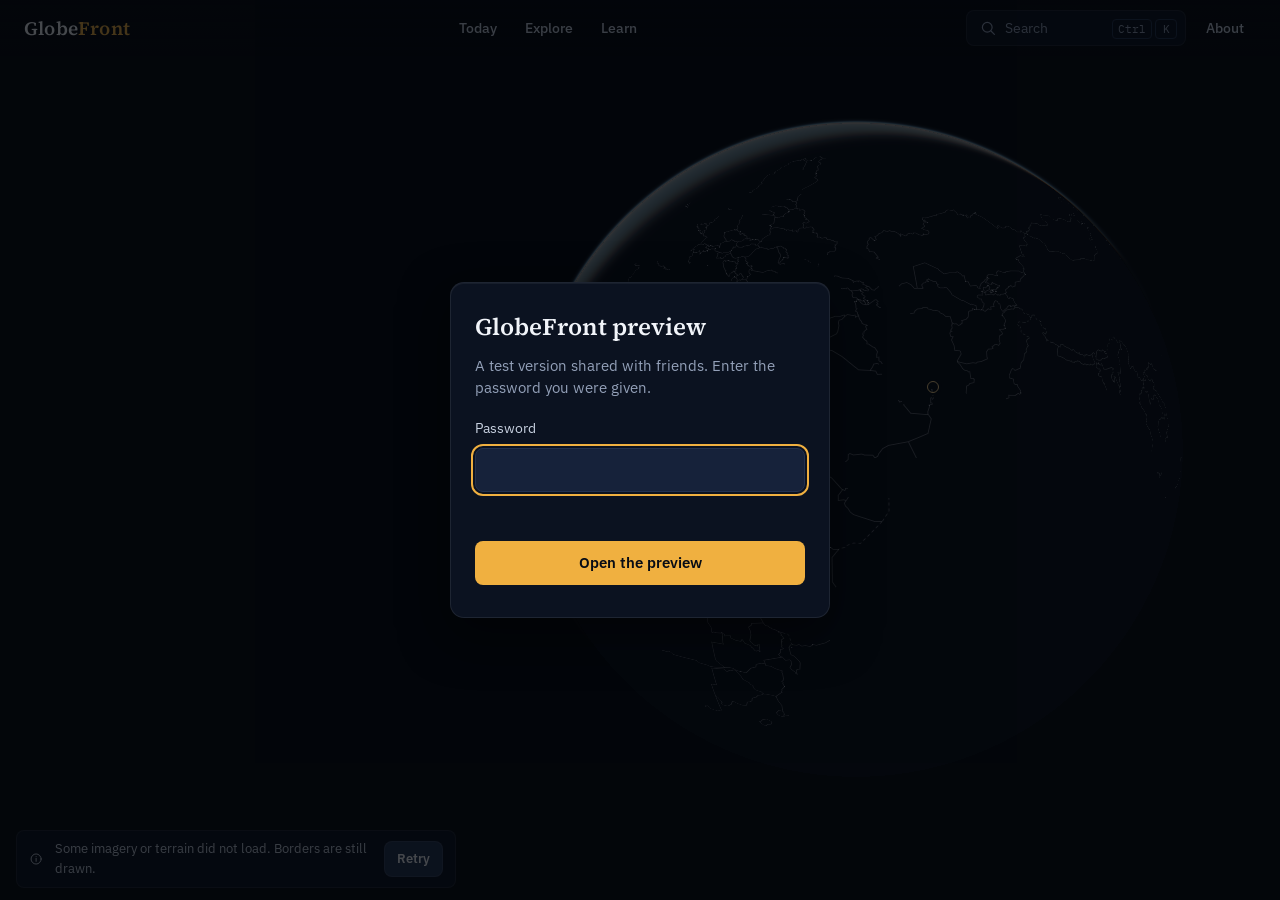
==== commit 5c96eec9: "Preview: news last checked 2026-11-26T21:31:01Z Co-Authored-By: Claude Opus 5.5 <noreply@anthropic.c" ====
--- a/404/index.html
+++ b/404/index.html
@@ -1 +1 @@
-<!DOCTYPE html><html lang="en-GB" class="_3WBcSq_variable FQaqCq_variable nngANq_variable k3BbwW_variable"><head><meta charSet="utf-8"/><meta name="viewport" content="width=device-width, initial-scale=1, viewport-fit=cover"/><link rel="stylesheet" href="/_next/static/chunks/24v7jlpwjnarr.css" data-precedence="next"/><link rel="stylesheet" href="/_next/static/chunks/1fx_1ubcz0rv2.css" data-precedence="next"/><link rel="preload" as="script" fetchPriority="low" href="/_next/static/chunks/310vm2bl3xxpt.js"/><script src="/_next/static/chunks/1wnov70f88xjy.js" async=""></script><script src="/_next/static/chunks/39_j1bdzreq0m.js" async=""></script><script src="/_next/static/chunks/0c98xzjfks9hq.js" async=""></script><script src="/_next/static/chunks/turbopack-2u1d16houkiyo.js" async=""></script><script src="/_next/static/chunks/1z-rbwcpc-sqt.js" async=""></script><script src="/_next/static/chunks/3h3_yyv-plcud.js" async=""></script><script src="/_next/static/chunks/17l-xb2wygntu.js" async=""></script><meta name="robots" content="noindex"/><meta name="theme-color" content="#03060B"/><title>GlobeFront Atlas</title><meta name="description" content="The world, explained by its geography: an interactive globe and short sourced GeoBriefs."/><meta name="robots" content="noindex, nofollow"/><meta name="next-size-adjust" content=""/><title>404: This page could not be found.</title><script src="/_next/static/chunks/0cz1d0mv5g_q7.js" noModule=""></script></head><body><div hidden=""><!--$--><!--/$--></div><div class="aZfMhW_stage" data-status="poster" aria-label="Map" role="region"><div class="aZfMhW_poster" aria-hidden="true"></div><div class="aZfMhW_map" data-testid="map"></div></div><header class="f_wheG_topbar"><a class="f_wheG_wordmark" aria-label="GlobeFront, Atlas home" href="/">Globe<span>Front</span></a><nav aria-label="Modes" class="f_wheG_modes"><a class="f_wheG_mode" href="/">Today</a><a class="f_wheG_mode" href="/explore/">Explore</a><a class="f_wheG_mode" href="/learn/">Learn</a></nav><div class="f_wheG_right"><button type="button" class="f_wheG_searchTrigger" aria-keyshortcuts="Control+K" aria-label="Search countries and places"><svg width="18" height="18" viewBox="0 0 24 24" fill="none" stroke="currentColor" stroke-width="1.6" stroke-linecap="round" stroke-linejoin="round" aria-hidden="true"><circle cx="11" cy="11" r="6.5"></circle><path d="m16 16 4.5 4.5"></path></svg><span>Search</span><span><kbd class="SP2qqW_kbd">Ctrl</kbd> <kbd class="SP2qqW_kbd">K</kbd></span></button><a class="f_wheG_mode" href="/about/">About</a></div></header><div style="font-family:system-ui,&quot;Segoe UI&quot;,Roboto,Helvetica,Arial,sans-serif,&quot;Apple Color Emoji&quot;,&quot;Segoe UI Emoji&quot;;height:100vh;text-align:center;display:flex;flex-direction:column;align-items:center;justify-content:center"><div><style>body{color:#000;background:#fff;margin:0}.next-error-h1{border-right:1px solid rgba(0,0,0,.3)}@media (prefers-color-scheme:dark){body{color:#fff;background:#000}.next-error-h1{border-right:1px solid rgba(255,255,255,.3)}}</style><h1 class="next-error-h1" style="display:inline-block;margin:0 20px 0 0;padding:0 23px 0 0;font-size:24px;font-weight:500;vertical-align:top;line-height:49px">404</h1><div style="display:inline-block"><h2 style="font-size:14px;font-weight:400;line-height:49px;margin:0">This page could not be found.</h2></div></div></div><!--$--><!--/$--><div class="f_wheG_notices"></div><nav aria-label="Sections" class="f_wheG_tabbar"><a class="f_wheG_tab" href="/">Today</a><a class="f_wheG_tab" href="/explore/">Explore</a><a class="f_wheG_tab" href="/learn/">Learn</a></nav><dialog class="f_wheG_dialog" aria-label="Search the atlas"></dialog><div class="LiAcaa_gate" role="dialog" aria-modal="true" aria-labelledby="gf-gate-title"><form class="LiAcaa_card"><h1 id="gf-gate-title" class="LiAcaa_title">GlobeFront preview</h1><p class="LiAcaa_text">A test version shared with friends. Enter the password you were given.</p><label class="LiAcaa_label">Password<input class="LiAcaa_input" type="password" autoComplete="current-password" autofocus="" required="" name="password"/></label><p class="LiAcaa_error" aria-live="polite"></p><button type="submit" class="SP2qqW_button SP2qqW_primary">Open the preview</button></form></div><script id="_R_">(globalThis["TURBOPACK"] || (globalThis["TURBOPACK"] = [])).push({"otherChunks":["static/chunks/310vm2bl3xxpt.js","static/chunks/1wnov70f88xjy.js","static/chunks/39_j1bdzreq0m.js","static/chunks/0c98xzjfks9hq.js"],"runtimeModuleIds":[94553]});</script><script src="/_next/static/chunks/310vm2bl3xxpt.js" async=""></script><script>(self.__next_f=self.__next_f||[]).push([0])</script><script>self.__next_f.push([1,"1:\"$Sreact.fragment\"\n2:\"/_next/static/chunks/1z-rbwcpc-sqt.js\"\n3:\"/_next/static/chunks/3h3_yyv-plcud.js\"\n4:\"/_next/static/chunks/17l-xb2wygntu.js\"\n5:I[91823,[\"$2\",\"$3\",\"$4\"],\"MapStage\"]\n6:I[36172,[\"$2\",\"$3\",\"$4\"],\"TopBar\"]\n7:I[39756,[\"$2\",\"$3\",\"$4\"],\"default\"]\n8:I[37457,[\"$2\",\"$3\",\"$4\"],\"default\"]\n9:I[58935,[\"$2\",\"$3\",\"$4\"],\"StoryPanel\"]\na:I[61466,[\"$2\",\"$3\",\"$4\"],\"CountryCard\"]\nb:I[61466,[\"$2\",\"$3\",\"$4\"],\"PlaceCard\"]\nc:I[36172,[\"$2\",\"$3\",\"$4\"],\"MapControls\"]\nd:I[36172,[\"$2\",\"$3\",\"$4\"],\"StageNotices\"]\ne:I[36172,[\"$2\",\"$3\",\"$4\"],\"Attribution\"]\nf:I[36172,[\"$2\",\"$3\",\"$4\"],\"TabBar\"]\n10:I[36172,[\"$2\",\"$3\",\"$4\"],\"SearchDialog\"]\n11:I[67272,[\"$2\",\"$3\",\"$4\"],\"PreviewGate\"]\n15:I[97367,[\"$2\",\"$3\",\"$4\"],\"OutletBoundary\"]\n16:\"$Sreact.suspense\"\n18:\"ViewportBoundary\"\n19:I[97367,[\"$2\",\"$3\",\"$4\"],\"$18\"]\n1b:\"MetadataBoundary\"\n1c:I[97367,[\"$2\",\"$3\",\"$4\"],\"$1b\"]\n1e:I[68027,[\"$2\",\"$3\",\"$4\"],\"default\",1]\n:HL[\"/_next/static/chunks/24v7jlpwjnarr.css\",\"style\"]\n:HL[\"/_next/static/chunks/1fx_1ubcz0rv2.css\",\"style\"]\n13:X\n14:[[\"children\",{\"s\":\"__PAGE__\",\"h\":512,\"d\":{\"r\":[\"$\",\"$1\",\"c\",{\"children\":[[[\"$\",\"title\",null,{\"children\":\"404: This page could not be found.\"}],[\"$\",\"div\",null,{\"style\":\"$0:t:t:d:r:props:children:1:props:children:props:children:2:props:notFound:0:1:props:style\",\"children\":[\"$\",\"div\",null,{\"children\":[[\"$\",\"style\",null,{\"dangerouslySetInnerHTML\":{\"__html\":\"body{color:#000;background:#fff;margin:0}.next-error-h1{border-right:1px solid rgba(0,0,0,.3)}@media (prefers-color-scheme:dark){body{color:#fff;background:#000}.next-error-h1{border-right:1px solid rgba(255,255,255,.3)}}\"}}],[\"$\",\"h1\",null,{\"className\":\"next-error-h1\",\"style\":\"$0:t:t:d:r:props:children:1:props:children:props:children:2:props:notFound:0:1:props:children:props:children:1:props:style\",\"children\":404}],[\"$\",\"div\",null,{\"style\":\"$0:t:t:d:r:props:children:1:props:children:props:children:2:props:notFound:0:1:props:children:props:children:2:props:style\",\"children\":[\"$\",\"h2\",null,{\"style\":\"$0:t:t:d:r:props:children:1:props:children:props:children:2:props:notFound:0:1:props:children:props:children:2:props:children:props:style\",\"children\":\"This page could not be found.\"}]}]]}]}]],null,[\"$\",\"$L15\",null,{\"children\":[\"$\",\"$16\",null,{\"name\":\"Next.MetadataOutlet\",\"children\":\"$@17\"}]}]]}],\"p\":false,\"v\":null}}]]\n12:[[\"children\",{\"s\":\"/_not-found\",\"h\":512,\"d\":{\"r\":[\"$\",\"$1\",\"c\",{\"children\":[null,[\"$\",\"$L7\",null,{\"parallelRouterKey\":\"children\",\"error\":\"$undefined\",\"errorStyles\":\"$undefined\",\"errorScripts\":\"$undefined\",\"template\":[\"$\",\"$L8\",null,{}],\"templateStyles\":\"$undefined\",\"templateScripts\":\"$undefined\",\"notFound\":\"$undefined\",\"forbidden\":\"$undefined\",\"unauthorized\":\"$undefined\"}]]}],\"p\":false,\"v\":\"$13\"},\"c\":\"$Q14\"}]]\n0:{\"P\":null,\"c\":[\"\",\"_not-found\",\"\"],\"q\":\"\",\"i\":false,\"t\":{\"t\":{\"s\":\"\",\"h\":528,\"d\":{\"r\":[\"$\",\"$1\",\"c\",{\"children\":[[[\"$\",\"link\",\"0\",{\"rel\":\"stylesheet\",\"href\":\"/_next/static/chunks/24v7jlpwjnarr.css\",\"precedence\":\"next\",\"crossOrigin\":\"$undefined\",\"nonce\":\"$undefined\"}],[\"$\",\"link\",\"1\",{\"rel\":\"stylesheet\",\"href\":\"/_next/static/chunks/1fx_1ubcz0rv2.css\",\"precedence\":\"next\",\"crossOrigin\":\"$undefined\",\"nonce\":\"$undefined\"}],[\"$\",\"script\",\"script-0\",{\"src\":\"/_next/static/chunks/1z-rbwcpc-sqt.js\",\"async\":true,\"nonce\":\"$undefined\"}],[\"$\",\"script\",\"script-1\",{\"src\":\"/_next/static/chunks/3h3_yyv-plcud.js\",\"async\":true,\"nonce\":\"$undefined\"}],[\"$\",\"script\",\"script-2\",{\"src\":\"/_next/static/chunks/17l-xb2wygntu.js\",\"async\":true,\"nonce\":\"$undefined\"}]],[\"$\",\"html\",null,{\"lang\":\"en-GB\",\"className\":\"_3WBcSq_variable FQaqCq_variable nngANq_variable k3BbwW_variable\",\"children\":[\"$\",\"body\",null,{\"children\":[[\"$\",\"$L5\",null,{}],[\"$\",\"$L6\",null,{}],[\"$\",\"$L7\",null,{\"parallelRouterKey\":\"children\",\"error\":\"$undefined\",\"errorStyles\":\"$undefined\",\"errorScripts\":\"$undefined\",\"template\":[\"$\",\"$L8\",null,{}],\"templateStyles\":\"$undefined\",\"templateScripts\":\"$undefined\",\"notFound\":[[[\"$\",\"title\",null,{\"children\":\"404: This page could not be found.\"}],[\"$\",\"div\",null,{\"style\":{\"fontFamily\":\"system-ui,\\\"Segoe UI\\\",Roboto,Helvetica,Arial,sans-serif,\\\"Apple Color Emoji\\\",\\\"Segoe UI Emoji\\\"\",\"height\":\"100vh\",\"textAlign\":\"center\",\"display\":\"flex\",\"flexDirection\":\"column\",\"alignItems\":\"center\",\"justifyContent\":\"center\"},\"children\":[\"$\",\"div\",null,{\"children\":[[\"$\",\"style\",null,{\"dangerouslySetInnerHTML\":{\"__html\":\"body{color:#000;background:#fff;margin:0}.next-error-h1{border-right:1px solid rgba(0,0,0,.3)}@media (prefers-color-scheme:dark){body{color:#fff;background:#000}.next-error-h1{border-right:1px solid rgba(255,255,255,.3)}}\"}}],[\"$\",\"h1\",null,{\"className\":\"next-error-h1\",\"style\":{\"display\":\"inline-block\",\"margin\":\"0 20px 0 0\",\"padding\":\"0 23px 0 0\",\"fontSize\":24,\"fontWeight\":500,\"verticalAlign\":\"top\",\"lineHeight\":\"49px\"},\"children\":404}],[\"$\",\"div\",null,{\"style\":{\"display\":\"inline-block\"},\"children\":[\"$\",\"h2\",null,{\"style\":{\"fontSize\":14,\"fontWeight\":400,\"lineHeight\":\"49px\",\"margin\":0},\"children\":\"This page could not be found.\"}]}]]}]}]],[]],\"forbidden\":\"$undefined\",\"unauthorized\":\"$undefined\"}],[\"$\",\"$L9\",null,{}],[\"$\",\"$La\",null,{}],[\"$\",\"$Lb\",null,{}],[\"$\",\"$Lc\",null,{}],[\"$\",\"$Ld\",null,{}],[\"$\",\"$Le\",null,{}],[\"$\",\"$Lf\",null,{}],[\"$\",\"$L10\",null,{}],[\"$\",\"$L11\",null,{}]]}]}]]}],\"p\":false,\"v\":null},\"c\":\"$Q12\"},\"h\":{\"r\":[\"$\",\"$1\",\"h\",{\"children\":[[\"$\",\"meta\",null,{\"name\":\"robots\",\"content\":\"noindex\"}],[\"$\",\"$L19\",null,{\"children\":\"$L1a\"}],[\"$\",\"$L1c\",null,{\"children\":[[\"$\",\"div\",null,{\"hidden\":true,\"children\":[\"$\",\"$16\",null,{\"name\":\"Next.Metadata\",\"children\":\"$L1d\"}]}],null]}],[\"$\",\"meta\",null,{\"name\":\"next-size-adjust\",\"content\":\"\"}]]}],\"p\":false,\"v\":null}},\"m\":\"$undefined\",\"G\":[\"$1e\",[[\"$\",\"link\",\"0\",{\"rel\":\"stylesheet\",\"href\":\"/_next/static/chunks/24v7jlpwjnarr.css\",\"precedence\":\"next\",\"crossOrigin\":\"$undefined\",\"nonce\":\"$undefined\"}],[\"$\",\"link\",\"1\",{\"rel\":\"stylesheet\",\"href\":\"/_next/static/chunks/1fx_1ubcz0rv2.css\",\"precedence\":\"next\",\"crossOrigin\":\"$undefined\",\"nonce\":\"$undefined\"}]]],\"S\":true,\"r\":\"$undefined\",\"s\":\"$undefined\",\"a\":\"$undefined\",\"l\":\"$undefined\",\"p\":\"$undefined\",\"d\":\"$undefined\",\"b\":\"Ogt8IG1M9luVS8AxTxv_J\"}\n13:C\n1a:[[\"$\",\"meta\",\"0\",{\"charSet\":\"utf-8\"}],[\"$\",\"meta\",\"1\",{\"name\":\"viewport\",\"content\":\"width=device-width, initial-scale=1, viewport-fit=cover\"}],[\"$\",\"meta\",\"2\",{\"name\":\"theme-color\",\"content\":\"#03060B\"}]]\n17:null\n1d:[[\"$\",\"title\",\"0\",{\"children\":\"GlobeFront Atlas\"}],[\"$\",\"meta\",\"1\",{\"name\":\"description\",\"content\":\"The world, explained by its geography: an interactive globe and short sourced GeoBriefs.\"}],[\"$\",\"meta\",\"2\",{\"name\":\"robots\",\"content\":\"noindex, nofollow\"}]]\n"])</script></body></html>+<!DOCTYPE html><html lang="en-GB" class="_3WBcSq_variable FQaqCq_variable nngANq_variable k3BbwW_variable"><head><meta charSet="utf-8"/><meta name="viewport" content="width=device-width, initial-scale=1, viewport-fit=cover"/><link rel="stylesheet" href="/_next/static/chunks/24v7jlpwjnarr.css" data-precedence="next"/><link rel="stylesheet" href="/_next/static/chunks/1fx_1ubcz0rv2.css" data-precedence="next"/><link rel="preload" as="script" fetchPriority="low" href="/_next/static/chunks/310vm2bl3xxpt.js"/><script src="/_next/static/chunks/1wnov70f88xjy.js" async=""></script><script src="/_next/static/chunks/39_j1bdzreq0m.js" async=""></script><script src="/_next/static/chunks/0c98xzjfks9hq.js" async=""></script><script src="/_next/static/chunks/turbopack-2u1d16houkiyo.js" async=""></script><script src="/_next/static/chunks/1z-rbwcpc-sqt.js" async=""></script><script src="/_next/static/chunks/3h3_yyv-plcud.js" async=""></script><script src="/_next/static/chunks/1i301u_5sh378.js" async=""></script><meta name="robots" content="noindex"/><meta name="theme-color" content="#03060B"/><title>GlobeFront Atlas</title><meta name="description" content="The world, explained by its geography: an interactive globe and short sourced GeoBriefs."/><meta name="robots" content="noindex, nofollow"/><meta name="next-size-adjust" content=""/><title>404: This page could not be found.</title><script src="/_next/static/chunks/0cz1d0mv5g_q7.js" noModule=""></script></head><body><div hidden=""><!--$--><!--/$--></div><div class="aZfMhW_stage" data-status="poster" aria-label="Map" role="region"><div class="aZfMhW_poster" aria-hidden="true"></div><div class="aZfMhW_map" data-testid="map"></div></div><header class="f_wheG_topbar"><a class="f_wheG_wordmark" aria-label="GlobeFront, Atlas home" href="/">Globe<span>Front</span></a><nav aria-label="Modes" class="f_wheG_modes"><a class="f_wheG_mode" href="/">Today</a><a class="f_wheG_mode" href="/explore/">Explore</a><a class="f_wheG_mode" href="/learn/">Learn</a></nav><div class="f_wheG_right"><button type="button" class="f_wheG_searchTrigger" aria-keyshortcuts="Control+K" aria-label="Search countries and places"><svg width="18" height="18" viewBox="0 0 24 24" fill="none" stroke="currentColor" stroke-width="1.6" stroke-linecap="round" stroke-linejoin="round" aria-hidden="true"><circle cx="11" cy="11" r="6.5"></circle><path d="m16 16 4.5 4.5"></path></svg><span>Search</span><span><kbd class="SP2qqW_kbd">Ctrl</kbd> <kbd class="SP2qqW_kbd">K</kbd></span></button><a class="f_wheG_mode" href="/about/">About</a></div></header><div style="font-family:system-ui,&quot;Segoe UI&quot;,Roboto,Helvetica,Arial,sans-serif,&quot;Apple Color Emoji&quot;,&quot;Segoe UI Emoji&quot;;height:100vh;text-align:center;display:flex;flex-direction:column;align-items:center;justify-content:center"><div><style>body{color:#000;background:#fff;margin:0}.next-error-h1{border-right:1px solid rgba(0,0,0,.3)}@media (prefers-color-scheme:dark){body{color:#fff;background:#000}.next-error-h1{border-right:1px solid rgba(255,255,255,.3)}}</style><h1 class="next-error-h1" style="display:inline-block;margin:0 20px 0 0;padding:0 23px 0 0;font-size:24px;font-weight:500;vertical-align:top;line-height:49px">404</h1><div style="display:inline-block"><h2 style="font-size:14px;font-weight:400;line-height:49px;margin:0">This page could not be found.</h2></div></div></div><!--$--><!--/$--><div class="f_wheG_notices"></div><nav aria-label="Sections" class="f_wheG_tabbar"><a class="f_wheG_tab" href="/">Today</a><a class="f_wheG_tab" href="/explore/">Explore</a><a class="f_wheG_tab" href="/learn/">Learn</a></nav><dialog class="f_wheG_dialog" aria-label="Search the atlas"></dialog><div class="LiAcaa_gate" role="dialog" aria-modal="true" aria-labelledby="gf-gate-title"><form class="LiAcaa_card"><h1 id="gf-gate-title" class="LiAcaa_title">GlobeFront preview</h1><p class="LiAcaa_text">A test version shared with friends. Enter the password you were given.</p><label class="LiAcaa_label">Password<input class="LiAcaa_input" type="password" autoComplete="current-password" autofocus="" required="" name="password"/></label><p class="LiAcaa_error" aria-live="polite"></p><button type="submit" class="SP2qqW_button SP2qqW_primary">Open the preview</button></form></div><script id="_R_">(globalThis["TURBOPACK"] || (globalThis["TURBOPACK"] = [])).push({"otherChunks":["static/chunks/310vm2bl3xxpt.js","static/chunks/1wnov70f88xjy.js","static/chunks/39_j1bdzreq0m.js","static/chunks/0c98xzjfks9hq.js"],"runtimeModuleIds":[94553]});</script><script src="/_next/static/chunks/310vm2bl3xxpt.js" async=""></script><script>(self.__next_f=self.__next_f||[]).push([0])</script><script>self.__next_f.push([1,"1:\"$Sreact.fragment\"\n2:\"/_next/static/chunks/1z-rbwcpc-sqt.js\"\n3:\"/_next/static/chunks/3h3_yyv-plcud.js\"\n4:\"/_next/static/chunks/1i301u_5sh378.js\"\n5:I[91823,[\"$2\",\"$3\",\"$4\"],\"MapStage\"]\n6:I[36172,[\"$2\",\"$3\",\"$4\"],\"TopBar\"]\n7:I[39756,[\"$2\",\"$3\",\"$4\"],\"default\"]\n8:I[37457,[\"$2\",\"$3\",\"$4\"],\"default\"]\n9:I[58935,[\"$2\",\"$3\",\"$4\"],\"StoryPanel\"]\na:I[61466,[\"$2\",\"$3\",\"$4\"],\"CountryCard\"]\nb:I[61466,[\"$2\",\"$3\",\"$4\"],\"PlaceCard\"]\nc:I[36172,[\"$2\",\"$3\",\"$4\"],\"MapControls\"]\nd:I[36172,[\"$2\",\"$3\",\"$4\"],\"StageNotices\"]\ne:I[36172,[\"$2\",\"$3\",\"$4\"],\"Attribution\"]\nf:I[36172,[\"$2\",\"$3\",\"$4\"],\"TabBar\"]\n10:I[36172,[\"$2\",\"$3\",\"$4\"],\"SearchDialog\"]\n11:I[67272,[\"$2\",\"$3\",\"$4\"],\"PreviewGate\"]\n15:I[97367,[\"$2\",\"$3\",\"$4\"],\"OutletBoundary\"]\n16:\"$Sreact.suspense\"\n18:\"ViewportBoundary\"\n19:I[97367,[\"$2\",\"$3\",\"$4\"],\"$18\"]\n1b:\"MetadataBoundary\"\n1c:I[97367,[\"$2\",\"$3\",\"$4\"],\"$1b\"]\n1e:I[68027,[\"$2\",\"$3\",\"$4\"],\"default\",1]\n:HL[\"/_next/static/chunks/24v7jlpwjnarr.css\",\"style\"]\n:HL[\"/_next/static/chunks/1fx_1ubcz0rv2.css\",\"style\"]\n13:X\n14:[[\"children\",{\"s\":\"__PAGE__\",\"h\":512,\"d\":{\"r\":[\"$\",\"$1\",\"c\",{\"children\":[[[\"$\",\"title\",null,{\"children\":\"404: This page could not be found.\"}],[\"$\",\"div\",null,{\"style\":\"$0:t:t:d:r:props:children:1:props:children:props:children:2:props:notFound:0:1:props:style\",\"children\":[\"$\",\"div\",null,{\"children\":[[\"$\",\"style\",null,{\"dangerouslySetInnerHTML\":{\"__html\":\"body{color:#000;background:#fff;margin:0}.next-error-h1{border-right:1px solid rgba(0,0,0,.3)}@media (prefers-color-scheme:dark){body{color:#fff;background:#000}.next-error-h1{border-right:1px solid rgba(255,255,255,.3)}}\"}}],[\"$\",\"h1\",null,{\"className\":\"next-error-h1\",\"style\":\"$0:t:t:d:r:props:children:1:props:children:props:children:2:props:notFound:0:1:props:children:props:children:1:props:style\",\"children\":404}],[\"$\",\"div\",null,{\"style\":\"$0:t:t:d:r:props:children:1:props:children:props:children:2:props:notFound:0:1:props:children:props:children:2:props:style\",\"children\":[\"$\",\"h2\",null,{\"style\":\"$0:t:t:d:r:props:children:1:props:children:props:children:2:props:notFound:0:1:props:children:props:children:2:props:children:props:style\",\"children\":\"This page could not be found.\"}]}]]}]}]],null,[\"$\",\"$L15\",null,{\"children\":[\"$\",\"$16\",null,{\"name\":\"Next.MetadataOutlet\",\"children\":\"$@17\"}]}]]}],\"p\":false,\"v\":null}}]]\n12:[[\"children\",{\"s\":\"/_not-found\",\"h\":512,\"d\":{\"r\":[\"$\",\"$1\",\"c\",{\"children\":[null,[\"$\",\"$L7\",null,{\"parallelRouterKey\":\"children\",\"error\":\"$undefined\",\"errorStyles\":\"$undefined\",\"errorScripts\":\"$undefined\",\"template\":[\"$\",\"$L8\",null,{}],\"templateStyles\":\"$undefined\",\"templateScripts\":\"$undefined\",\"notFound\":\"$undefined\",\"forbidden\":\"$undefined\",\"unauthorized\":\"$undefined\"}]]}],\"p\":false,\"v\":\"$13\"},\"c\":\"$Q14\"}]]\n0:{\"P\":null,\"c\":[\"\",\"_not-found\",\"\"],\"q\":\"\",\"i\":false,\"t\":{\"t\":{\"s\":\"\",\"h\":528,\"d\":{\"r\":[\"$\",\"$1\",\"c\",{\"children\":[[[\"$\",\"link\",\"0\",{\"rel\":\"stylesheet\",\"href\":\"/_next/static/chunks/24v7jlpwjnarr.css\",\"precedence\":\"next\",\"crossOrigin\":\"$undefined\",\"nonce\":\"$undefined\"}],[\"$\",\"link\",\"1\",{\"rel\":\"stylesheet\",\"href\":\"/_next/static/chunks/1fx_1ubcz0rv2.css\",\"precedence\":\"next\",\"crossOrigin\":\"$undefined\",\"nonce\":\"$undefined\"}],[\"$\",\"script\",\"script-0\",{\"src\":\"/_next/static/chunks/1z-rbwcpc-sqt.js\",\"async\":true,\"nonce\":\"$undefined\"}],[\"$\",\"script\",\"script-1\",{\"src\":\"/_next/static/chunks/3h3_yyv-plcud.js\",\"async\":true,\"nonce\":\"$undefined\"}],[\"$\",\"script\",\"script-2\",{\"src\":\"/_next/static/chunks/1i301u_5sh378.js\",\"async\":true,\"nonce\":\"$undefined\"}]],[\"$\",\"html\",null,{\"lang\":\"en-GB\",\"className\":\"_3WBcSq_variable FQaqCq_variable nngANq_variable k3BbwW_variable\",\"children\":[\"$\",\"body\",null,{\"children\":[[\"$\",\"$L5\",null,{}],[\"$\",\"$L6\",null,{}],[\"$\",\"$L7\",null,{\"parallelRouterKey\":\"children\",\"error\":\"$undefined\",\"errorStyles\":\"$undefined\",\"errorScripts\":\"$undefined\",\"template\":[\"$\",\"$L8\",null,{}],\"templateStyles\":\"$undefined\",\"templateScripts\":\"$undefined\",\"notFound\":[[[\"$\",\"title\",null,{\"children\":\"404: This page could not be found.\"}],[\"$\",\"div\",null,{\"style\":{\"fontFamily\":\"system-ui,\\\"Segoe UI\\\",Roboto,Helvetica,Arial,sans-serif,\\\"Apple Color Emoji\\\",\\\"Segoe UI Emoji\\\"\",\"height\":\"100vh\",\"textAlign\":\"center\",\"display\":\"flex\",\"flexDirection\":\"column\",\"alignItems\":\"center\",\"justifyContent\":\"center\"},\"children\":[\"$\",\"div\",null,{\"children\":[[\"$\",\"style\",null,{\"dangerouslySetInnerHTML\":{\"__html\":\"body{color:#000;background:#fff;margin:0}.next-error-h1{border-right:1px solid rgba(0,0,0,.3)}@media (prefers-color-scheme:dark){body{color:#fff;background:#000}.next-error-h1{border-right:1px solid rgba(255,255,255,.3)}}\"}}],[\"$\",\"h1\",null,{\"className\":\"next-error-h1\",\"style\":{\"display\":\"inline-block\",\"margin\":\"0 20px 0 0\",\"padding\":\"0 23px 0 0\",\"fontSize\":24,\"fontWeight\":500,\"verticalAlign\":\"top\",\"lineHeight\":\"49px\"},\"children\":404}],[\"$\",\"div\",null,{\"style\":{\"display\":\"inline-block\"},\"children\":[\"$\",\"h2\",null,{\"style\":{\"fontSize\":14,\"fontWeight\":400,\"lineHeight\":\"49px\",\"margin\":0},\"children\":\"This page could not be found.\"}]}]]}]}]],[]],\"forbidden\":\"$undefined\",\"unauthorized\":\"$undefined\"}],[\"$\",\"$L9\",null,{}],[\"$\",\"$La\",null,{}],[\"$\",\"$Lb\",null,{}],[\"$\",\"$Lc\",null,{}],[\"$\",\"$Ld\",null,{}],[\"$\",\"$Le\",null,{}],[\"$\",\"$Lf\",null,{}],[\"$\",\"$L10\",null,{}],[\"$\",\"$L11\",null,{}]]}]}]]}],\"p\":false,\"v\":null},\"c\":\"$Q12\"},\"h\":{\"r\":[\"$\",\"$1\",\"h\",{\"children\":[[\"$\",\"meta\",null,{\"name\":\"robots\",\"content\":\"noindex\"}],[\"$\",\"$L19\",null,{\"children\":\"$L1a\"}],[\"$\",\"$L1c\",null,{\"children\":[[\"$\",\"div\",null,{\"hidden\":true,\"children\":[\"$\",\"$16\",null,{\"name\":\"Next.Metadata\",\"children\":\"$L1d\"}]}],null]}],[\"$\",\"meta\",null,{\"name\":\"next-size-adjust\",\"content\":\"\"}]]}],\"p\":false,\"v\":null}},\"m\":\"$undefined\",\"G\":[\"$1e\",[[\"$\",\"link\",\"0\",{\"rel\":\"stylesheet\",\"href\":\"/_next/static/chunks/24v7jlpwjnarr.css\",\"precedence\":\"next\",\"crossOrigin\":\"$undefined\",\"nonce\":\"$undefined\"}],[\"$\",\"link\",\"1\",{\"rel\":\"stylesheet\",\"href\":\"/_next/static/chunks/1fx_1ubcz0rv2.css\",\"precedence\":\"next\",\"crossOrigin\":\"$undefined\",\"nonce\":\"$undefined\"}]]],\"S\":true,\"r\":\"$undefined\",\"s\":\"$undefined\",\"a\":\"$undefined\",\"l\":\"$undefined\",\"p\":\"$undefined\",\"d\":\"$undefined\",\"b\":\"aAxcBAcaou_ILuV6whUw-\"}\n13:C\n1a:[[\"$\",\"meta\",\"0\",{\"charSet\":\"utf-8\"}],[\"$\",\"meta\",\"1\",{\"name\":\"viewport\",\"content\":\"width=device-width, initial-scale=1, viewport-fit=cover\"}],[\"$\",\"meta\",\"2\",{\"name\":\"theme-color\",\"content\":\"#03060B\"}]]\n17:null\n1d:[[\"$\",\"title\",\"0\",{\"children\":\"GlobeFront Atlas\"}],[\"$\",\"meta\",\"1\",{\"name\":\"description\",\"content\":\"The world, explained by its geography: an interactive globe and short sourced GeoBriefs.\"}],[\"$\",\"meta\",\"2\",{\"name\":\"robots\",\"content\":\"noindex, nofollow\"}]]\n"])</script></body></html>
